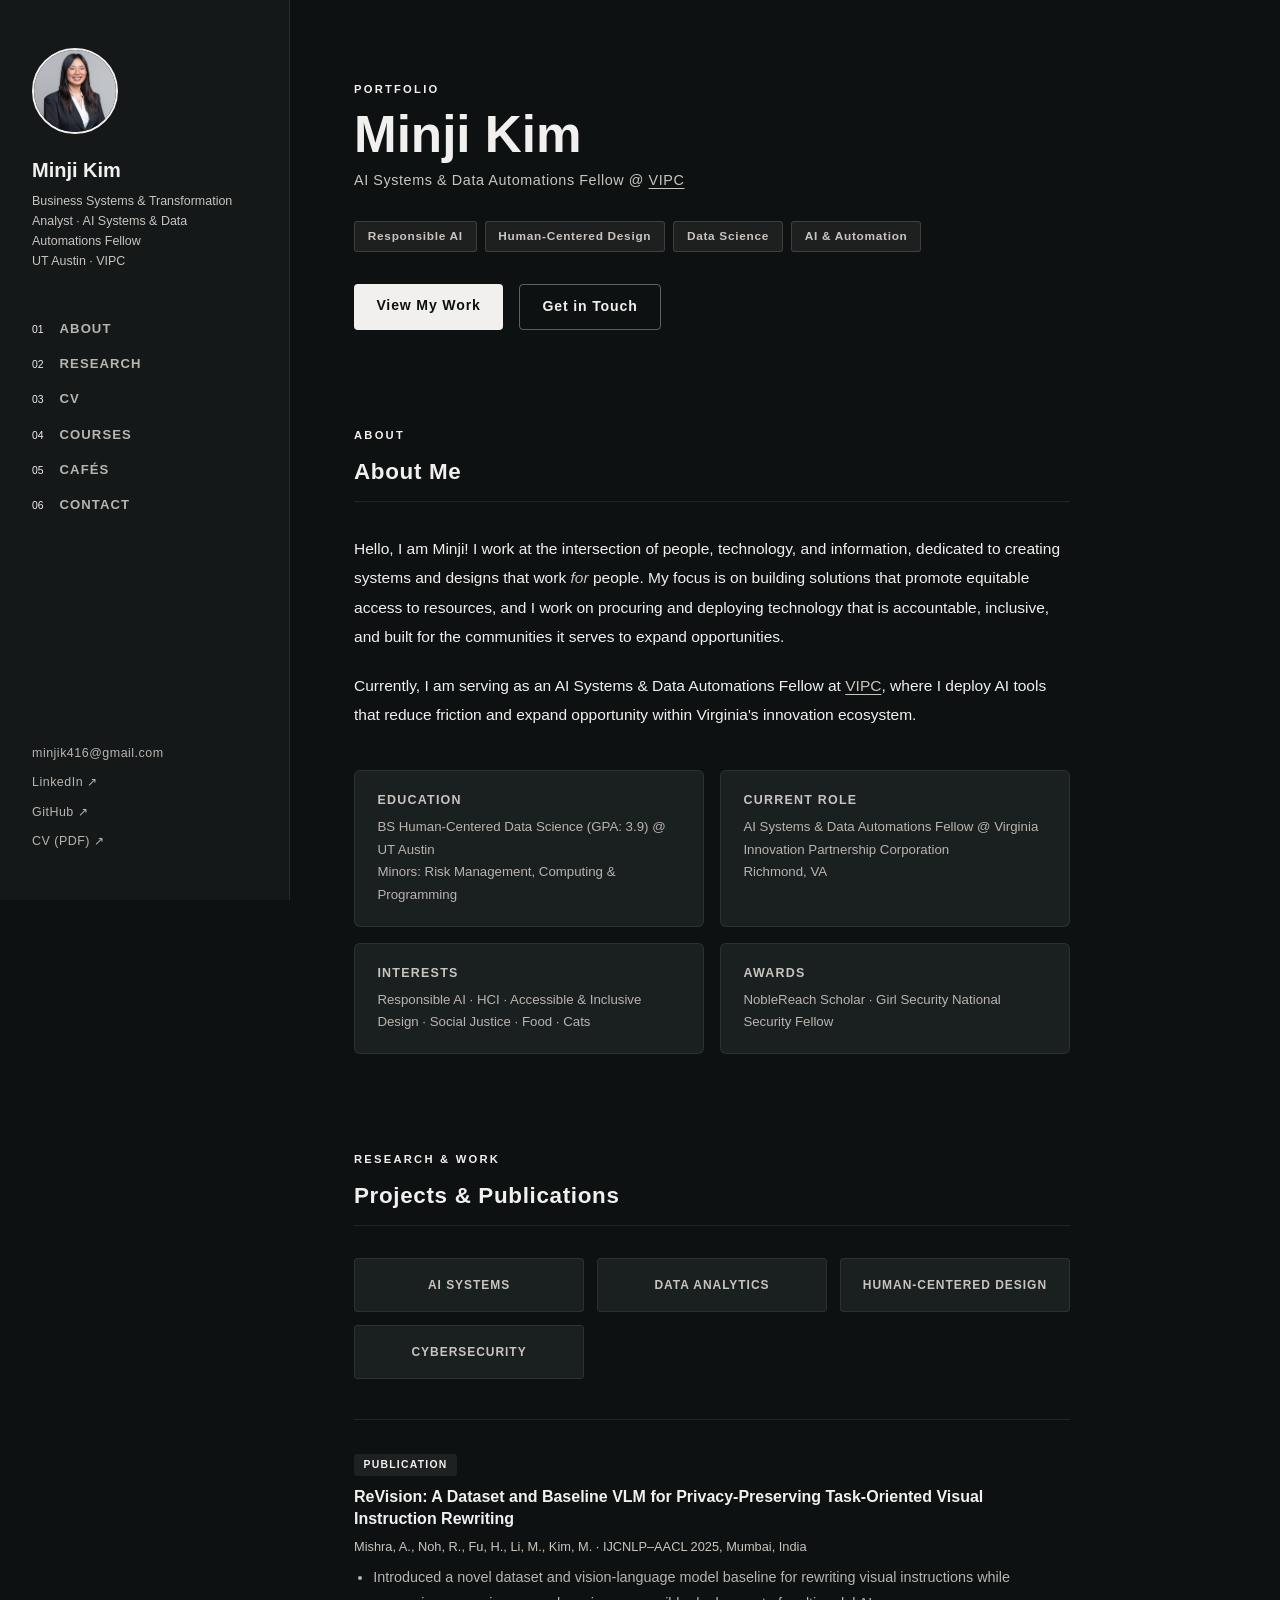
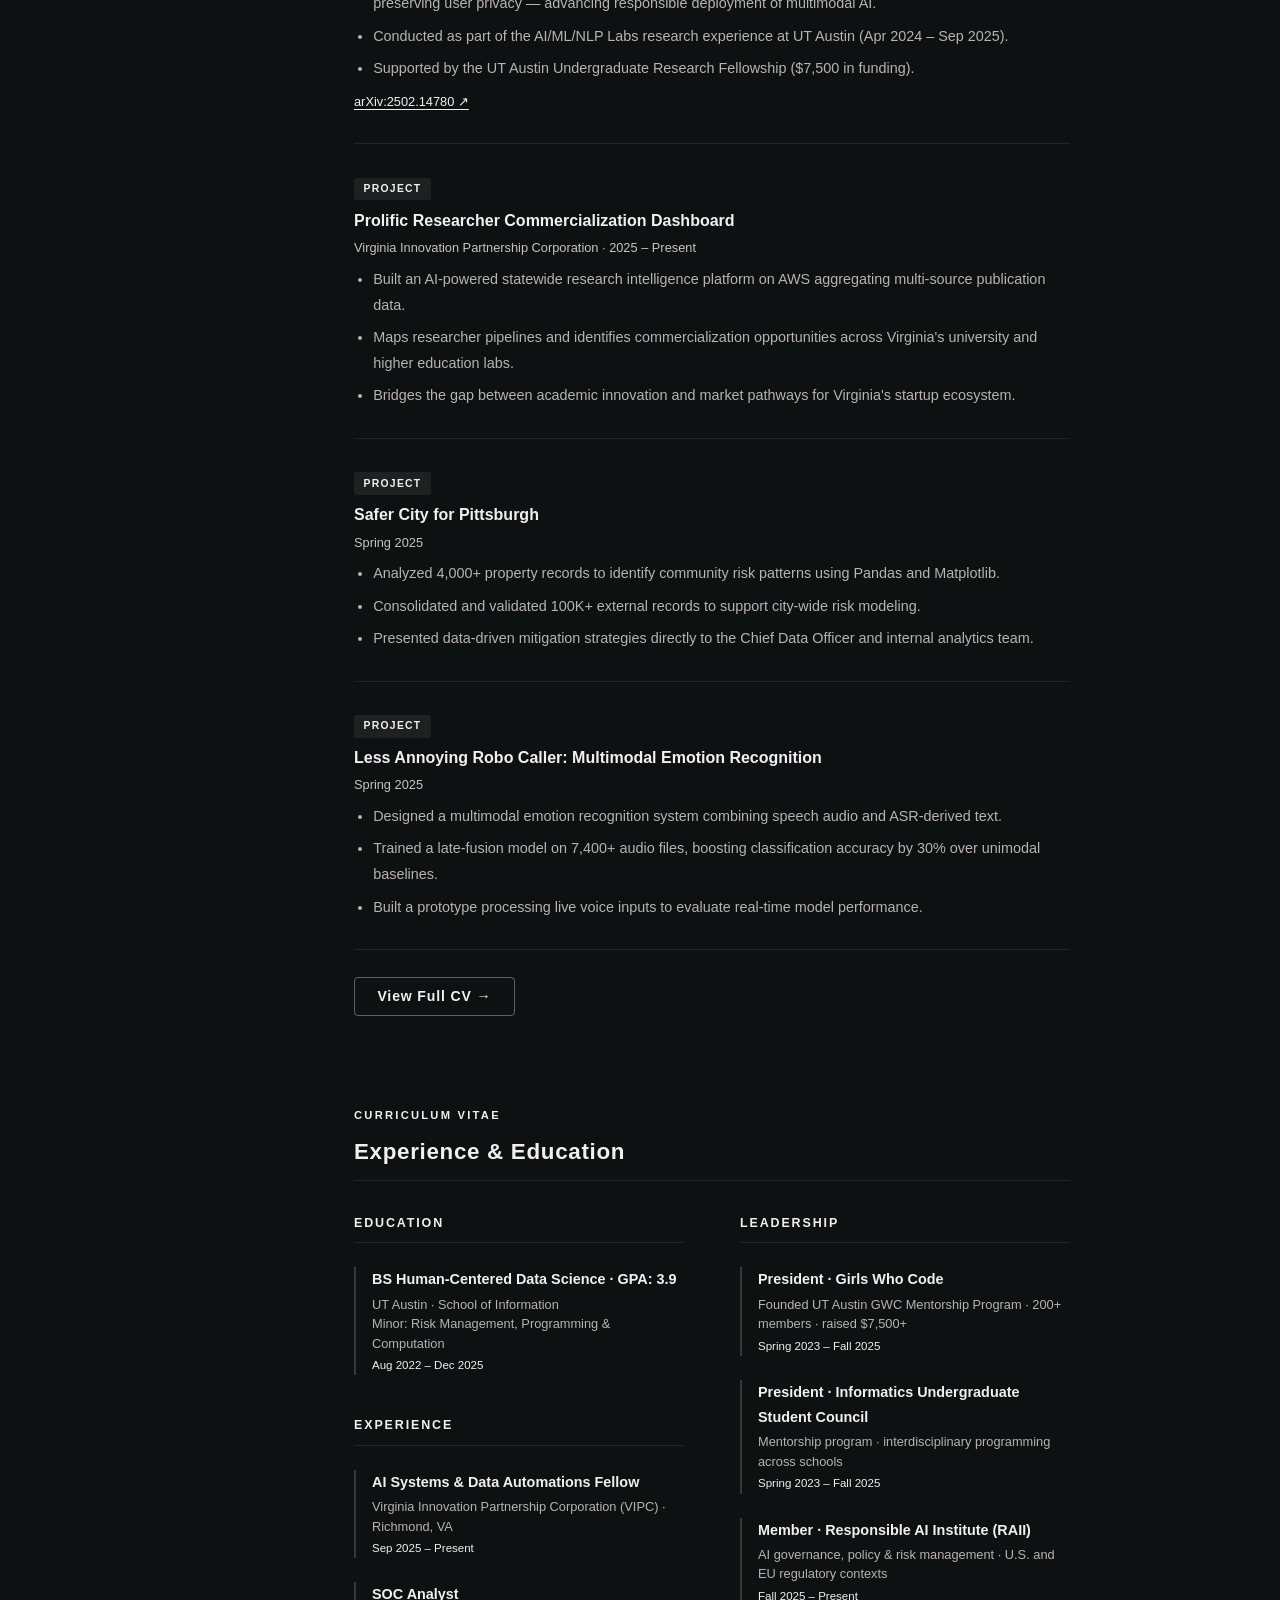
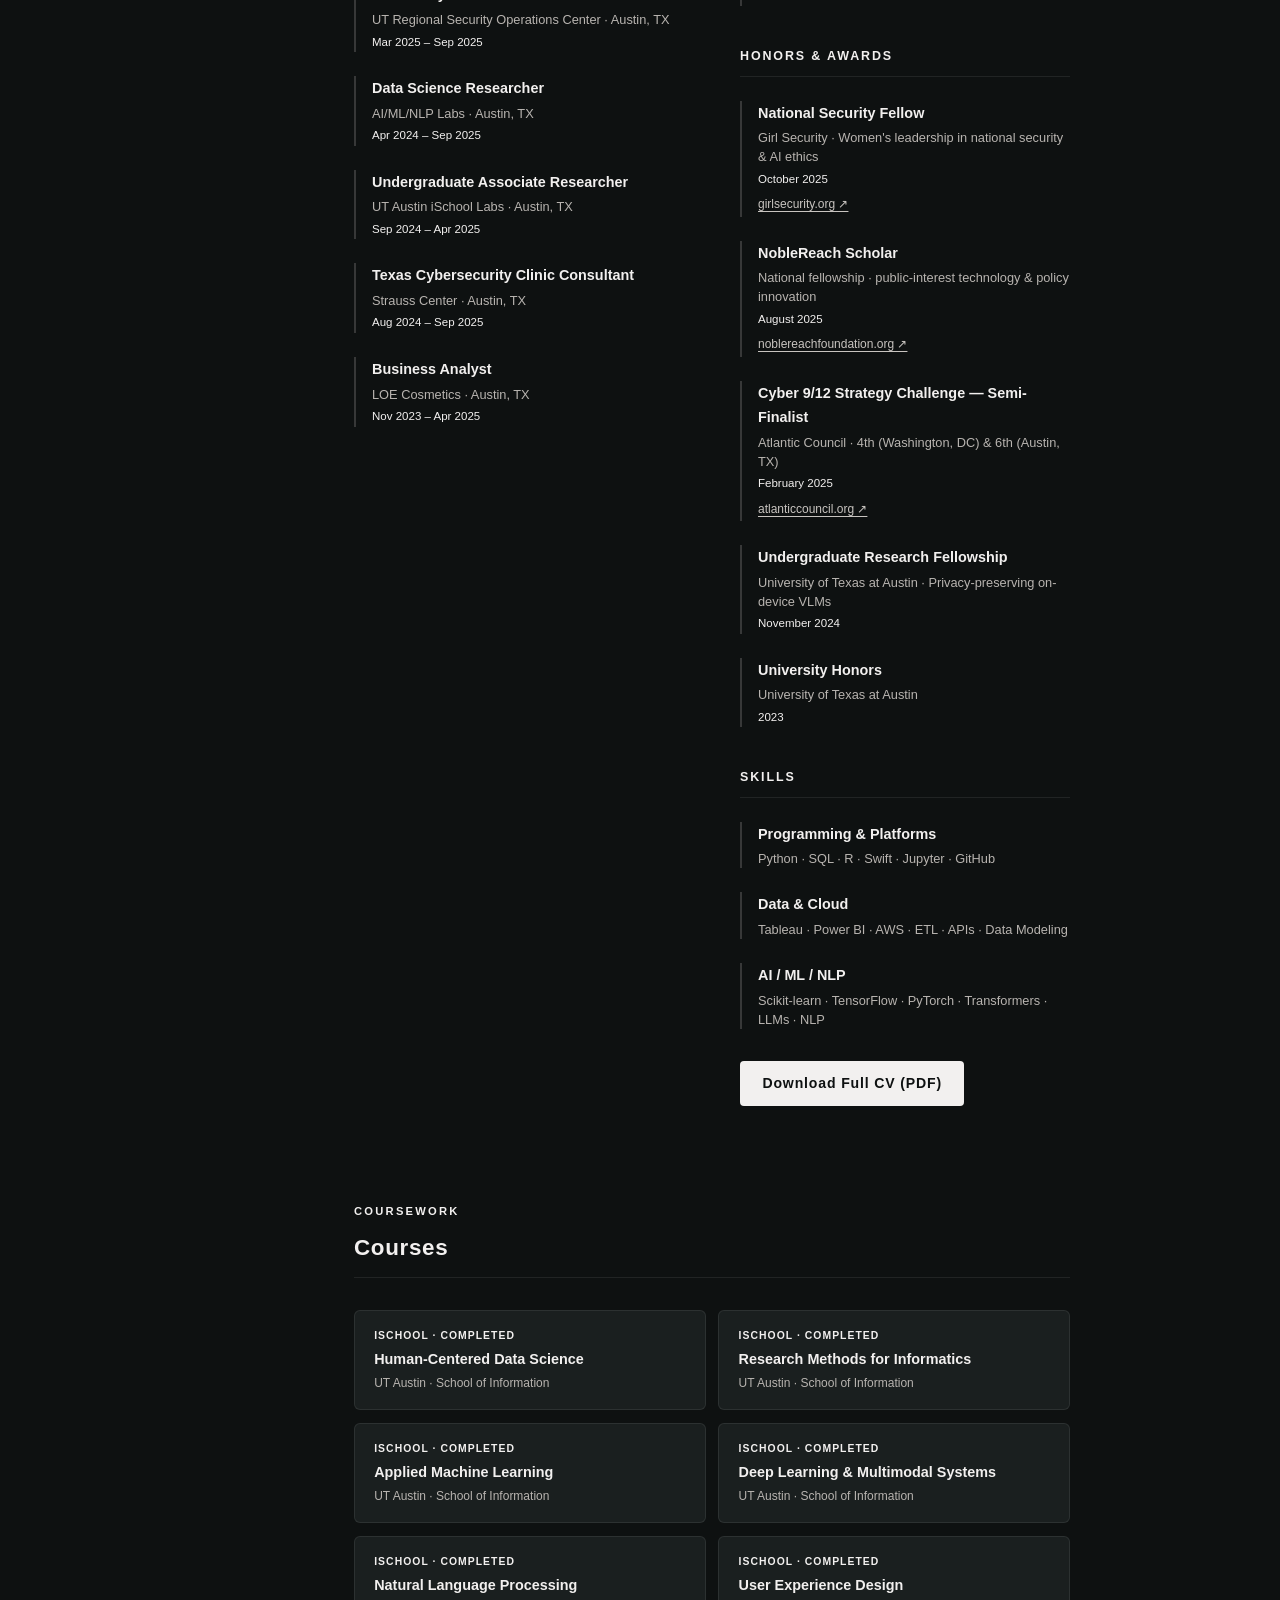
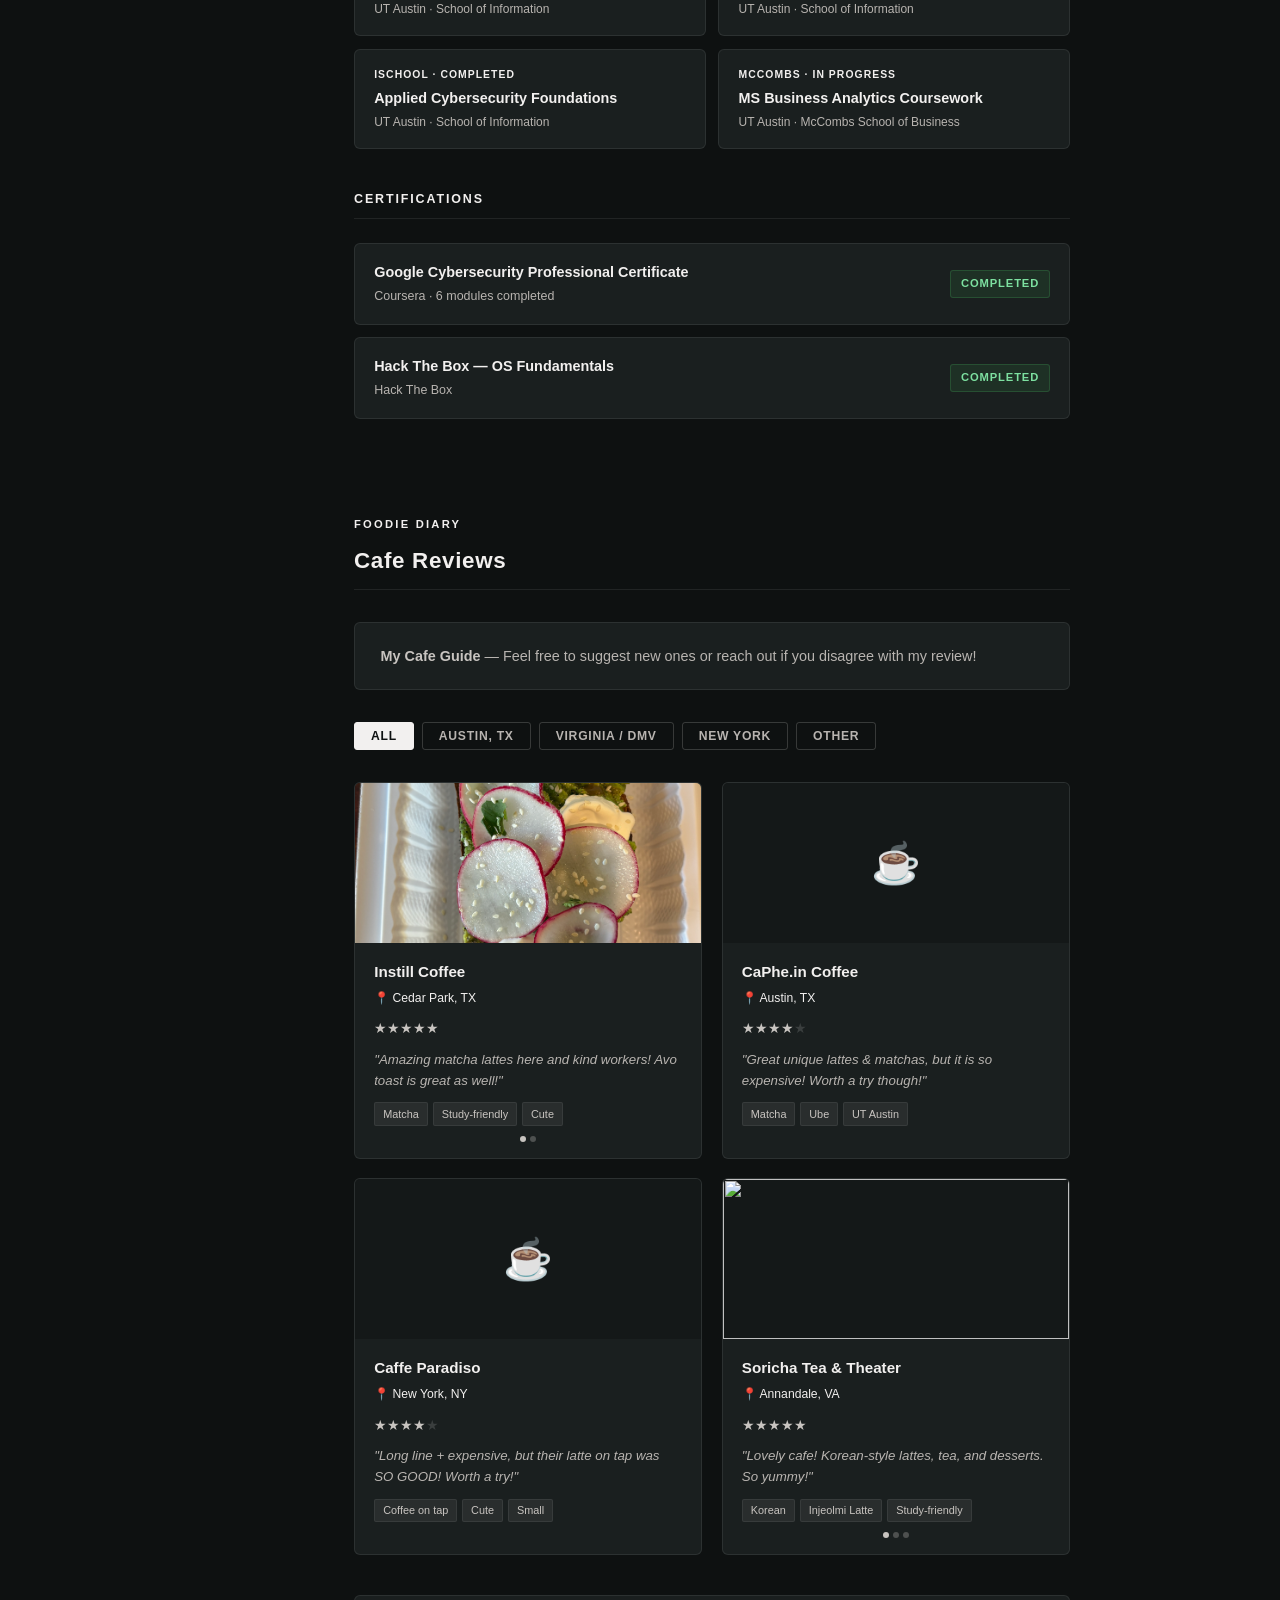
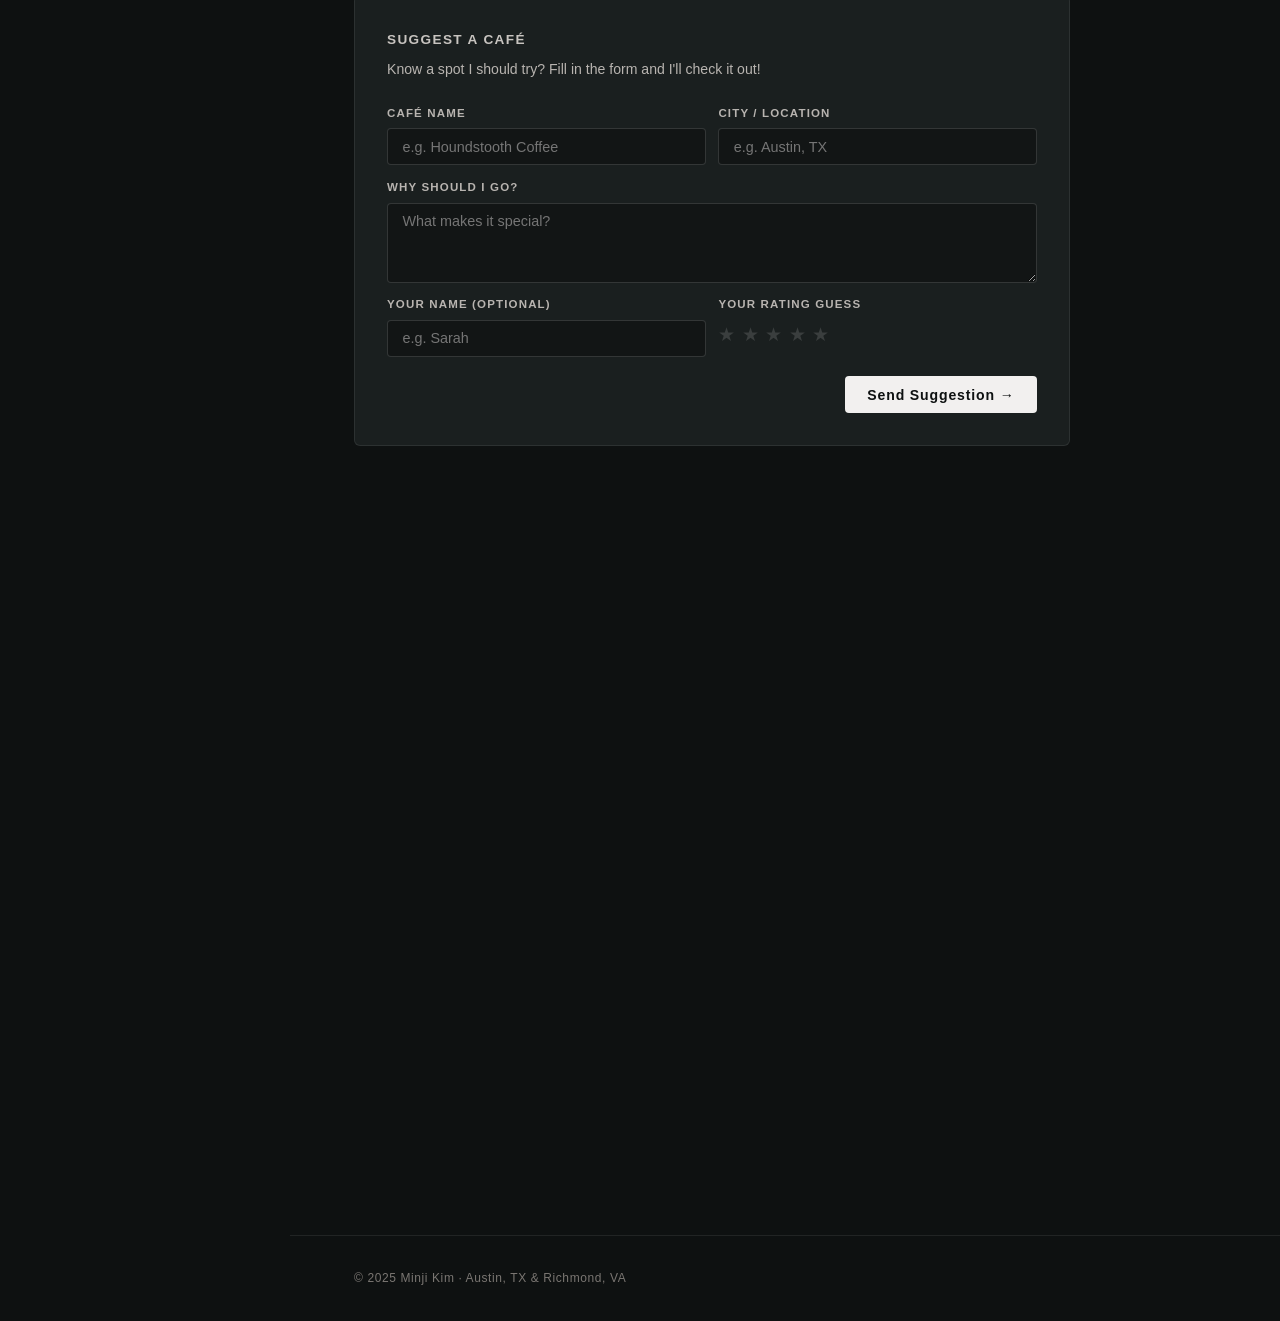
==== index.html @ 177e10f2 "Refactor index.html by cleaning up comments and content Removed commented sections from CSS and upda" ====
<!DOCTYPE html>
<html lang="en">
<head>
  <meta charset="UTF-8" />
  <meta name="viewport" content="width=device-width, initial-scale=1.0" />
  <title>Minji Kim</title>
  <link rel="icon" type="image/png" href="photo/favicon.png" />
  <style>
    *, *::before, *::after { box-sizing: border-box; margin: 0; padding: 0; }

    :root {
      --bg: #0e1111;
      --bg2: #141818;
      --bg3: #1a1f1f;
      --border: rgba(255,255,255,0.08);
      --accent: #F2F0EF;
      --accent-soft: #c8c4c0;
      --accent-dim: rgba(242,240,239,0.07);
      --text: #F2F0EF;
      --text-soft: #b8b4b0;
      --text-muted: #7a7672;
      --white: #F2F0EF;
      --sidebar-w: 290px;
    }

    html { scroll-behavior: smooth; }

    body {
      font-family: 'Calibri', sans-serif;
      background: var(--bg);
      color: var(--text);
      font-size: 16px;
      line-height: 1.7;
      overflow-x: hidden;
    }

    .sidebar {
      position: fixed; top: 0; left: 0;
      width: var(--sidebar-w); height: 100vh;
      background: var(--bg2);
      border-right: 1px solid var(--border);
      display: flex; flex-direction: column; justify-content: space-between;
      padding: 3rem 2rem;
      z-index: 100; overflow-y: auto;
    }

    .sidebar-photo {
      width: 86px; height: 86px;
      border-radius: 50%; object-fit: cover;
      border: 2px solid var(--accent);
      margin-bottom: 1.2rem; display: block;
    }

    .sidebar-name {
      font-size: 1.25rem; font-weight: 700;
      color: var(--white); text-decoration: none;
      display: block; margin-bottom: 0.3rem;
    }

    .sidebar-title {
      font-size: 0.78rem; color: var(--accent-soft);
      margin-bottom: 2.5rem; line-height: 1.6;
    }

    .sidebar-nav { list-style: none; display: flex; flex-direction: column; gap: 0; }
    .sidebar-nav li { display: flex; align-items: baseline; gap: 0.6rem; }
    .sidebar-nav .num { font-size: 0.65rem; color: var(--accent); min-width: 18px; }

    .sidebar-nav a {
      text-decoration: none; font-size: 0.82rem; font-weight: 600;
      letter-spacing: 0.08em; text-transform: uppercase; color: var(--text-soft);
      transition: color 0.2s; padding: 0.4rem 0; display: block;
    }

    .sidebar-nav a:hover, .sidebar-nav a.active { color: var(--white); }

    .sidebar-links { display: flex; flex-direction: column; gap: 0.5rem; margin-top: 2rem; }

    .sidebar-link {
      font-size: 0.78rem; color: var(--text-soft) !important;
      text-decoration: none; letter-spacing: 0.04em; transition: color 0.2s;
    }

    .sidebar-link:hover { color: var(--accent-soft) !important; }

    .main { margin-left: var(--sidebar-w); padding: 5rem 5rem 5rem 4rem; max-width: 860px; }

    .content-section { margin-bottom: 6rem; }

    .section-label {
      font-size: 0.7rem; font-weight: 700; letter-spacing: 0.2em;
      text-transform: uppercase; color: var(--accent); margin-bottom: 0.5rem;
    }

    h1 {
      font-size: clamp(2rem, 4vw, 3.2rem); font-weight: 700;
      color: var(--white); line-height: 1.1; margin-bottom: 0.3rem;
    }

    h1 em { font-style: italic; color: var(--accent-soft); }

    h2 {
      font-size: 1.4rem; font-weight: 700; color: var(--white);
      margin-bottom: 2rem; padding-bottom: 0.6rem;
      border-bottom: 1px solid var(--border); letter-spacing: 0.03em;
    }

    .hero-subtitle { font-size: 0.9rem; color: var(--accent-soft); margin-bottom: 1.8rem; letter-spacing: 0.04em; }

    .hero-desc { font-size: 1rem; color: var(--text); max-width: 540px; margin-bottom: 2rem; line-height: 2; }

    .hero-desc a { color: var(--accent-soft); text-decoration: underline; text-underline-offset: 3px; }

    .pill-row { display: flex; flex-wrap: wrap; gap: 0.5rem; margin-bottom: 2rem; }

    .pill {
      padding: 0.25rem 0.8rem; border-radius: 3px;
      font-size: 0.74rem; font-weight: 600; letter-spacing: 0.06em;
      background: var(--accent-dim); color: var(--accent-soft);
      border: 1px solid rgba(242,240,239,0.15);
    }

    .btn-row { display: flex; gap: 1rem; flex-wrap: wrap; }

    .btn {
      padding: 0.65rem 1.4rem; border-radius: 4px;
      font-family: 'Calibri', sans-serif; font-size: 0.88rem; font-weight: 700;
      letter-spacing: 0.06em; text-decoration: none; cursor: pointer;
      transition: all 0.2s; border: none;
    }

    .btn-primary { background: var(--accent); color: #0e1111; }
    .btn-primary:hover { background: #ffffff; }
    .btn-outline { background: transparent; color: var(--text); border: 1.5px solid rgba(242,240,239,0.35); }
    .btn-outline:hover { background: rgba(242,240,239,0.07); }

    .about-text p { color: var(--text); margin-bottom: 1.2rem; font-size: 0.97rem; line-height: 1.9; }
    .about-text a { color: var(--accent-soft); text-decoration: underline; text-underline-offset: 3px; }
    .about-text em { color: var(--accent-soft); }

    .about-cards { display: grid; grid-template-columns: 1fr 1fr; gap: 1rem; margin-top: 2.5rem; }

    .about-card { background: var(--bg3); border: 1px solid var(--border); border-radius: 6px; padding: 1.2rem 1.4rem; }
    .about-card-title { font-weight: 700; color: var(--accent-soft); font-size: 0.78rem; letter-spacing: 0.1em; text-transform: uppercase; margin-bottom: 0.3rem; }
    .about-card-text { font-size: 0.83rem; color: var(--text-soft); }

    .area-grid { display: grid; grid-template-columns: repeat(auto-fit, minmax(170px, 1fr)); gap: 0.8rem; margin-bottom: 2.5rem; }

    .area-card { background: var(--bg3); border: 1px solid var(--border); border-radius: 4px; padding: 1rem; text-align: center; }
    .area-title { font-size: 0.75rem; font-weight: 700; letter-spacing: 0.08em; text-transform: uppercase; color: var(--accent-soft); }

    .pub-list { display: flex; flex-direction: column; }

    .pub-item { padding: 1.8rem 0; border-bottom: 1px solid var(--border); }
    .pub-item:first-child { border-top: 1px solid var(--border); }

    .pub-tag { display: inline-block; font-size: 0.65rem; font-weight: 700; letter-spacing: 0.12em; text-transform: uppercase; padding: 0.15rem 0.6rem; border-radius: 3px; background: var(--accent-dim); color: var(--accent); margin-bottom: 0.6rem; }

    .pub-title { font-size: 1rem; font-weight: 700; color: var(--white); margin-bottom: 0.3rem; line-height: 1.4; }
    .pub-meta { font-size: 0.8rem; color: var(--accent-soft); margin-bottom: 0.5rem; }
    .pub-desc { font-size: 0.9rem; color: var(--text-soft); line-height: 1.8; }
    .pub-desc ul { padding-left: 1.2rem; display: flex; flex-direction: column; gap: 0.4rem; }
    .pub-link { display: inline-block; margin-top: 0.6rem; font-size: 0.8rem; color: var(--accent); text-decoration: underline; text-underline-offset: 3px; }

    .cv-grid { display: grid; grid-template-columns: 1fr 1fr; gap: 3.5rem; }

    .cv-block h3 {
      font-size: 0.78rem; font-weight: 700; letter-spacing: 0.15em;
      text-transform: uppercase; color: var(--accent);
      margin-bottom: 1.5rem; padding-bottom: 0.5rem; border-bottom: 1px solid var(--border);
    }

    .cv-entry { margin-bottom: 1.5rem; padding-left: 1rem; border-left: 2px solid rgba(242,240,239,0.18); }
    .cv-entry-title { font-weight: 700; color: var(--white); font-size: 0.9rem; }
    .cv-entry-sub { font-size: 0.8rem; color: var(--text-soft); margin-top: 0.2rem; line-height: 1.5; }
    .cv-entry-date { font-size: 0.72rem; color: var(--accent); margin-top: 0.2rem; }
    .cv-entry-link { font-size: 0.75rem; color: var(--accent-soft); text-decoration: underline; text-underline-offset: 3px; margin-top: 0.2rem; display: inline-block; }

    .course-grid { display: grid; grid-template-columns: 1fr 1fr; gap: 0.8rem; }

    .course-card {
      background: var(--bg3); border: 1px solid var(--border); border-radius: 6px;
      padding: 1rem 1.2rem; text-decoration: none;
      transition: border-color 0.2s, transform 0.2s; display: block;
    }

    .course-card:hover { border-color: rgba(242,240,239,0.32); transform: translateY(-1px); }

    .course-tag { font-size: 0.65rem; font-weight: 700; letter-spacing: 0.1em; text-transform: uppercase; color: var(--accent); margin-bottom: 0.3rem; }
    .course-name { font-size: 0.9rem; font-weight: 700; color: var(--white); line-height: 1.4; margin-bottom: 0.2rem; }
    .course-meta { font-size: 0.75rem; color: var(--text-soft); }

    .cert-list { display: flex; flex-direction: column; gap: 0.8rem; }

    .cert-item {
      background: var(--bg3); border: 1px solid var(--border); border-radius: 6px;
      padding: 1rem 1.2rem; display: flex; justify-content: space-between; align-items: center;
    }

    .cert-name { font-size: 0.9rem; font-weight: 700; color: var(--white); }
    .cert-issuer { font-size: 0.78rem; color: var(--text-soft); margin-top: 0.1rem; }
    .cert-badge { font-size: 0.7rem; font-weight: 700; letter-spacing: 0.08em; text-transform: uppercase; padding: 0.2rem 0.6rem; border-radius: 3px; background: rgba(74,200,100,0.1); color: #7de0a0; border: 1px solid rgba(74,200,100,0.2); white-space: nowrap; }

    .cafe-intro { background: var(--bg3); border: 1px solid var(--border); border-radius: 6px; padding: 1.3rem 1.6rem; margin-bottom: 2rem; font-size: 0.9rem; color: var(--text-soft); }
    .cafe-intro strong { color: var(--accent-soft); }

    .cafe-tabs { display: flex; gap: 0.5rem; margin-bottom: 2rem; flex-wrap: wrap; }

    .cafe-tab {
      padding: 0.35rem 1rem; border-radius: 3px;
      font-size: 0.76rem; font-weight: 700; letter-spacing: 0.06em; text-transform: uppercase;
      cursor: pointer; border: 1px solid rgba(242,240,239,0.18);
      background: transparent; color: var(--text-soft);
      font-family: 'Calibri', sans-serif; transition: all 0.2s;
    }

    .cafe-tab.active, .cafe-tab:hover { background: var(--accent); color: var(--bg); border-color: var(--accent); }

    .cafe-grid-cards { display: grid; grid-template-columns: repeat(auto-fill, minmax(270px, 1fr)); gap: 1.2rem; margin-bottom: 2.5rem; }

    .cafe-card { background: var(--bg3); border: 1px solid var(--border); border-radius: 6px; overflow: hidden; transition: border-color 0.2s, transform 0.2s; }
    .cafe-card:hover { border-color: rgba(242,240,239,0.28); transform: translateY(-2px); }

    .cafe-img { width: 100%; height: 160px; background: var(--bg2); display: flex; align-items: center; justify-content: center; font-size: 2.5rem; overflow: hidden; }
    .cafe-img img { width: 100%; height: 100%; object-fit: cover; cursor: pointer; }
    .cafe-body { padding: 1rem 1.2rem; }
    .cafe-name { font-weight: 700; color: var(--white); font-size: 0.95rem; margin-bottom: 0.2rem; }
    .cafe-loc { font-size: 0.76rem; color: var(--accent); margin-bottom: 0.5rem; }
    .stars { color: var(--accent-soft); font-size: 0.9rem; margin-bottom: 0.5rem; }
    .star-empty { color: rgba(242,240,239,0.15); }
    .cafe-review { font-size: 0.83rem; color: var(--text-soft); line-height: 1.6; font-style: italic; }
    .cafe-tags { display: flex; gap: 0.3rem; flex-wrap: wrap; margin-top: 0.7rem; }
    .cafe-tag { font-size: 0.68rem; padding: 0.1rem 0.5rem; border-radius: 2px; background: var(--accent-dim); color: var(--accent-soft); border: 1px solid rgba(242,240,239,0.07); }

    .suggest-wrap { background: var(--bg3); border: 1px solid var(--border); border-radius: 6px; padding: 2rem; }
    .suggest-wrap h3 { font-size: 0.85rem; font-weight: 700; letter-spacing: 0.1em; text-transform: uppercase; color: var(--accent-soft); margin-bottom: 0.4rem; }
    .suggest-wrap > p { font-size: 0.88rem; color: var(--text-soft); margin-bottom: 1.4rem; }

    .form-grid { display: grid; grid-template-columns: 1fr 1fr; gap: 0.8rem; }
    .form-field { display: flex; flex-direction: column; gap: 0.3rem; }
    .form-field.full { grid-column: 1 / -1; }
    .form-field label { font-size: 0.72rem; font-weight: 700; letter-spacing: 0.1em; text-transform: uppercase; color: var(--text-soft); }

    .form-field input, .form-field textarea {
      padding: 0.6rem 0.9rem; border-radius: 4px;
      border: 1px solid rgba(242,240,239,0.15);
      background: rgba(0,0,0,0.3); font-family: 'Calibri', sans-serif;
      font-size: 0.9rem; color: var(--text); transition: border-color 0.2s; outline: none;
    }

    .form-field input:focus, .form-field textarea:focus { border-color: var(--accent); }
    .form-field textarea { resize: vertical; min-height: 80px; }

    .star-picker { display: flex; gap: 0.4rem; margin-top: 0.2rem; }
    .star-btn { font-size: 1.2rem; cursor: pointer; background: none; border: none; color: rgba(242,240,239,0.15); transition: color 0.15s; padding: 0; }
    .star-btn.lit { color: var(--accent-soft); }

    .submit-row { margin-top: 1.2rem; display: flex; justify-content: flex-end; }

    .success-banner { display: none; background: rgba(74,200,100,0.08); border: 1px solid rgba(74,200,100,0.25); border-radius: 4px; padding: 0.8rem 1rem; font-size: 0.88rem; color: #7de0a0; margin-top: 0.8rem; }

    .contact-grid { display: grid; grid-template-columns: 1fr 1fr; gap: 4rem; align-items: start; }
    .contact-info p { font-size: 0.95rem; color: var(--text-soft); margin-bottom: 1.5rem; line-height: 1.9; }

    .contact-links { display: flex; flex-direction: column; }

    .contact-link {
      display: flex; align-items: center; gap: 0.8rem;
      text-decoration: none; color: var(--text-soft) !important;
      font-size: 0.9rem; transition: color 0.2s;
      padding: 0.7rem 0; border-bottom: 1px solid var(--border);
    }

    .contact-link:hover { color: var(--accent-soft) !important; }
    .contact-link-icon { font-size: 1rem; width: 20px; text-align: center; flex-shrink: 0; }

    .contact-form { background: var(--bg3); border: 1px solid var(--border); border-radius: 6px; padding: 1.8rem; }
    .contact-form h3 { font-size: 0.8rem; font-weight: 700; letter-spacing: 0.12em; text-transform: uppercase; color: var(--accent-soft); margin-bottom: 1.2rem; }

    #lightbox { display: none; position: fixed; inset: 0; background: rgba(0,0,0,0.92); z-index: 999; align-items: center; justify-content: center; flex-direction: column; gap: 1rem; }

    .footer { margin-left: var(--sidebar-w); padding: 2rem 4rem; border-top: 1px solid var(--border); font-size: 0.75rem; color: var(--text-muted); letter-spacing: 0.05em; }

    @media (max-width: 860px) {
      .sidebar { position: relative; width: 100%; height: auto; flex-direction: column; padding: 1.5rem 2rem; border-right: none; border-bottom: 1px solid var(--border); }
      .sidebar-nav { flex-direction: row; flex-wrap: wrap; gap: 0.5rem; }
      .sidebar-nav .num { display: none; }
      .main { margin-left: 0; padding: 3rem 2rem; }
      .footer { margin-left: 0; padding: 1.5rem 2rem; }
      .about-cards, .cv-grid, .contact-grid, .course-grid { grid-template-columns: 1fr; gap: 1.5rem; }
      .form-grid { grid-template-columns: 1fr; }
    }

    .reveal { opacity: 0; transform: translateY(20px); transition: opacity 0.5s ease, transform 0.5s ease; }
    .reveal.visible { opacity: 1; transform: none; }

    ::-webkit-scrollbar { width: 5px; }
    ::-webkit-scrollbar-track { background: var(--bg); }
    ::-webkit-scrollbar-thumb { background: rgba(242,240,239,0.15); border-radius: 3px; }
  </style>
</head>
<body>

<aside class="sidebar">
  <div>
    <img class="sidebar-photo" src="photo/Minji Headshot.png" alt="Minji Kim" />
    <a href="#home" class="sidebar-name">Minji Kim</a>
    <p class="sidebar-title">Business Systems &amp; Transformation Analyst · AI Systems &amp; Data Automations Fellow<br>UT Austin · VIPC</p>
    <nav>
      <ul class="sidebar-nav">
        <li><span class="num">01</span><a href="#about">About</a></li>
        <li><span class="num">02</span><a href="#research">Research</a></li>
        <li><span class="num">03</span><a href="#cv">CV</a></li>
        <li><span class="num">04</span><a href="#courses">Courses</a></li>
        <li><span class="num">05</span><a href="#cafes">Cafés</a></li>
        <li><span class="num">06</span><a href="#contact">Contact</a></li>
      </ul>
    </nav>
  </div>
  <div>
    <div class="sidebar-links">
      <a href="mailto:minjik416@gmail.com" class="sidebar-link">minjik416@gmail.com</a>
      <a href="https://www.linkedin.com/in/minjikimut" target="_blank" class="sidebar-link">LinkedIn ↗</a>
      <a href="https://github.com/mk43275" target="_blank" class="sidebar-link">GitHub ↗</a>
      <a href="photo/Minji Kim CV.pdf" target="_blank" class="sidebar-link">CV (PDF) ↗</a>
    </div>
  </div>
</aside>

<main class="main">

  <!-- HOME -->
  <div id="home" class="content-section">
    <p class="section-label">Portfolio</p>
    <h1>Minji Kim</h1>
    <p class="hero-subtitle">AI Systems &amp; Data Automations Fellow @ <a href="https://vipc.org" target="_blank" style="color:var(--accent-soft);text-decoration:underline;text-underline-offset:3px;">VIPC</a></p>
    <div class="pill-row">
      <span class="pill">Responsible AI</span>
      <span class="pill">Human-Centered Design</span>
      <span class="pill">Data Science</span>
      <span class="pill">AI &amp; Automation</span>
    </div>
    <div class="btn-row">
      <a href="#research" class="btn btn-primary">View My Work</a>
      <a href="#contact" class="btn btn-outline">Get in Touch</a>
    </div>
  </div>

  <!-- ABOUT -->
  <div id="about" class="content-section reveal">
    <p class="section-label">About</p>
    <h2>About Me</h2>
    <div class="about-text">
      <p>Hello, I am Minji! I work at the intersection of people, technology, and information, dedicated to creating systems and designs that work <em>for</em> people. My focus is on building solutions that promote equitable access to resources, and I work on procuring and deploying technology that is accountable, inclusive, and built for the communities it serves to expand opportunities.</p>
      <p>Currently, I am serving as an AI Systems &amp; Data Automations Fellow at <a href="https://vipc.org" target="_blank">VIPC</a>, where I deploy AI tools that reduce friction and expand opportunity within Virginia's innovation ecosystem.</p>
    </div>
    <div class="about-cards">
      <div class="about-card">
        <div class="about-card-title">Education</div>
        <div class="about-card-text">BS Human-Centered Data Science (GPA: 3.9) @ UT Austin<br>Minors: Risk Management, Computing &amp; Programming</div>
      </div>
      <div class="about-card">
        <div class="about-card-title">Current Role</div>
        <div class="about-card-text">AI Systems &amp; Data Automations Fellow @ Virginia Innovation Partnership Corporation<br>Richmond, VA</div>
      </div>
      <div class="about-card">
        <div class="about-card-title">Interests</div>
        <div class="about-card-text">Responsible AI · HCI · Accessible &amp; Inclusive Design · Social Justice · Food · Cats</div>
      </div>
      <div class="about-card">
        <div class="about-card-title">Awards</div>
        <div class="about-card-text">NobleReach Scholar · Girl Security National Security Fellow</div>
      </div>
    </div>
  </div>

  <!-- RESEARCH -->
  <div id="research" class="content-section reveal">
    <p class="section-label">Research &amp; Work</p>
    <h2>Projects &amp; Publications</h2>
    <div class="area-grid">
      <div class="area-card"><div class="area-title">AI Systems</div></div>
      <div class="area-card"><div class="area-title">Data Analytics</div></div>
      <div class="area-card"><div class="area-title">Human-Centered Design</div></div>
      <div class="area-card"><div class="area-title">Cybersecurity</div></div>
    </div>
    <div class="pub-list">
      <div class="pub-item">
        <span class="pub-tag">Publication</span>
        <div class="pub-title">ReVision: A Dataset and Baseline VLM for Privacy-Preserving Task-Oriented Visual Instruction Rewriting</div>
        <div class="pub-meta">Mishra, A., Noh, R., Fu, H., Li, M., Kim, M. · IJCNLP–AACL 2025, Mumbai, India</div>
        <div class="pub-desc">
          <ul>
            <li>Introduced a novel dataset and vision-language model baseline for rewriting visual instructions while preserving user privacy — advancing responsible deployment of multimodal AI.</li>
            <li>Conducted as part of the AI/ML/NLP Labs research experience at UT Austin (Apr 2024 – Sep 2025).</li>
            <li>Supported by the UT Austin Undergraduate Research Fellowship ($7,500 in funding).</li>
          </ul>
        </div>
        <a href="https://arxiv.org/abs/2502.14780" target="_blank" class="pub-link">arXiv:2502.14780 ↗</a>
      </div>
      <div class="pub-item">
        <span class="pub-tag">Project</span>
        <div class="pub-title">Prolific Researcher Commercialization Dashboard</div>
        <div class="pub-meta">Virginia Innovation Partnership Corporation · 2025 – Present</div>
        <div class="pub-desc">
          <ul>
            <li>Built an AI-powered statewide research intelligence platform on AWS aggregating multi-source publication data.</li>
            <li>Maps researcher pipelines and identifies commercialization opportunities across Virginia's university and higher education labs.</li>
            <li>Bridges the gap between academic innovation and market pathways for Virginia's startup ecosystem.</li>
          </ul>
        </div>
      </div>
      <div class="pub-item">
        <span class="pub-tag">Project</span>
        <div class="pub-title">Safer City for Pittsburgh</div>
        <div class="pub-meta">Spring 2025</div>
        <div class="pub-desc">
          <ul>
            <li>Analyzed 4,000+ property records to identify community risk patterns using Pandas and Matplotlib.</li>
            <li>Consolidated and validated 100K+ external records to support city-wide risk modeling.</li>
            <li>Presented data-driven mitigation strategies directly to the Chief Data Officer and internal analytics team.</li>
          </ul>
        </div>
      </div>
      <div class="pub-item">
        <span class="pub-tag">Project</span>
        <div class="pub-title">Less Annoying Robo Caller: Multimodal Emotion Recognition</div>
        <div class="pub-meta">Spring 2025</div>
        <div class="pub-desc">
          <ul>
            <li>Designed a multimodal emotion recognition system combining speech audio and ASR-derived text.</li>
            <li>Trained a late-fusion model on 7,400+ audio files, boosting classification accuracy by 30% over unimodal baselines.</li>
            <li>Built a prototype processing live voice inputs to evaluate real-time model performance.</li>
          </ul>
        </div>
      </div>
    </div>
    <div style="margin-top:2rem;">
      <a href="photo/Minji Kim CV.pdf" target="_blank" class="btn btn-outline">View Full CV →</a>
    </div>
  </div>

  <!-- CV -->
  <div id="cv" class="content-section reveal">
    <p class="section-label">Curriculum Vitae</p>
    <h2>Experience &amp; Education</h2>
    <div class="cv-grid">
      <div class="cv-block">
        <h3>Education</h3>
        <div class="cv-entry">
          <div class="cv-entry-title">BS Human-Centered Data Science · GPA: 3.9</div>
          <div class="cv-entry-sub">UT Austin · School of Information<br>Minor: Risk Management, Programming &amp; Computation</div>
          <div class="cv-entry-date">Aug 2022 – Dec 2025</div>
        </div>

        <h3 style="margin-top:2.5rem;">Experience</h3>
        <div class="cv-entry">
          <div class="cv-entry-title">AI Systems &amp; Data Automations Fellow</div>
          <div class="cv-entry-sub">Virginia Innovation Partnership Corporation (VIPC) · Richmond, VA</div>
          <div class="cv-entry-date">Sep 2025 – Present</div>
        </div>
        <div class="cv-entry">
          <div class="cv-entry-title">SOC Analyst</div>
          <div class="cv-entry-sub">UT Regional Security Operations Center · Austin, TX</div>
          <div class="cv-entry-date">Mar 2025 – Sep 2025</div>
        </div>
        <div class="cv-entry">
          <div class="cv-entry-title">Data Science Researcher</div>
          <div class="cv-entry-sub">AI/ML/NLP Labs · Austin, TX</div>
          <div class="cv-entry-date">Apr 2024 – Sep 2025</div>
        </div>
        <div class="cv-entry">
          <div class="cv-entry-title">Undergraduate Associate Researcher</div>
          <div class="cv-entry-sub">UT Austin iSchool Labs · Austin, TX</div>
          <div class="cv-entry-date">Sep 2024 – Apr 2025</div>
        </div>
        <div class="cv-entry">
          <div class="cv-entry-title">Texas Cybersecurity Clinic Consultant</div>
          <div class="cv-entry-sub">Strauss Center · Austin, TX</div>
          <div class="cv-entry-date">Aug 2024 – Sep 2025</div>
        </div>
        <div class="cv-entry">
          <div class="cv-entry-title">Business Analyst</div>
          <div class="cv-entry-sub">LOE Cosmetics · Austin, TX</div>
          <div class="cv-entry-date">Nov 2023 – Apr 2025</div>
        </div>
      </div>

      <div class="cv-block">
        <h3>Leadership</h3>
        <div class="cv-entry">
          <div class="cv-entry-title">President · Girls Who Code</div>
          <div class="cv-entry-sub">Founded UT Austin GWC Mentorship Program · 200+ members · raised $7,500+</div>
          <div class="cv-entry-date">Spring 2023 – Fall 2025</div>
        </div>
        <div class="cv-entry">
          <div class="cv-entry-title">President · Informatics Undergraduate Student Council</div>
          <div class="cv-entry-sub">Mentorship program · interdisciplinary programming across schools</div>
          <div class="cv-entry-date">Spring 2023 – Fall 2025</div>
        </div>
        <div class="cv-entry">
          <div class="cv-entry-title">Member · Responsible AI Institute (RAII)</div>
          <div class="cv-entry-sub">AI governance, policy &amp; risk management · U.S. and EU regulatory contexts</div>
          <div class="cv-entry-date">Fall 2025 – Present</div>
        </div>

        <h3 style="margin-top:2.5rem;">Honors &amp; Awards</h3>
        <div class="cv-entry">
          <div class="cv-entry-title">National Security Fellow</div>
          <div class="cv-entry-sub">Girl Security · Women's leadership in national security &amp; AI ethics</div>
          <div class="cv-entry-date">October 2025</div>
          <a href="https://www.girlsecurity.org/" target="_blank" class="cv-entry-link">girlsecurity.org ↗</a>
        </div>
        <div class="cv-entry">
          <div class="cv-entry-title">NobleReach Scholar</div>
          <div class="cv-entry-sub">National fellowship · public-interest technology &amp; policy innovation</div>
          <div class="cv-entry-date">August 2025</div>
          <a href="https://noblereachfoundation.org/" target="_blank" class="cv-entry-link">noblereachfoundation.org ↗</a>
        </div>
        <div class="cv-entry">
          <div class="cv-entry-title">Cyber 9/12 Strategy Challenge — Semi-Finalist</div>
          <div class="cv-entry-sub">Atlantic Council · 4th (Washington, DC) &amp; 6th (Austin, TX)</div>
          <div class="cv-entry-date">February 2025</div>
          <a href="https://www.atlanticcouncil.org/programs/cyber-statecraft-initiative/cyber-912/" target="_blank" class="cv-entry-link">atlanticcouncil.org ↗</a>
        </div>
        <div class="cv-entry">
          <div class="cv-entry-title">Undergraduate Research Fellowship</div>
          <div class="cv-entry-sub">University of Texas at Austin · Privacy-preserving on-device VLMs</div>
          <div class="cv-entry-date">November 2024</div>
        </div>
        <div class="cv-entry">
          <div class="cv-entry-title">University Honors</div>
          <div class="cv-entry-sub">University of Texas at Austin</div>
          <div class="cv-entry-date">2023</div>
        </div>

        <h3 style="margin-top:2.5rem;">Skills</h3>
        <div class="cv-entry">
          <div class="cv-entry-title">Programming &amp; Platforms</div>
          <div class="cv-entry-sub">Python · SQL · R · Swift · Jupyter · GitHub</div>
        </div>
        <div class="cv-entry">
          <div class="cv-entry-title">Data &amp; Cloud</div>
          <div class="cv-entry-sub">Tableau · Power BI · AWS · ETL · APIs · Data Modeling</div>
        </div>
        <div class="cv-entry">
          <div class="cv-entry-title">AI / ML / NLP</div>
          <div class="cv-entry-sub">Scikit-learn · TensorFlow · PyTorch · Transformers · LLMs · NLP</div>
        </div>

        <div style="margin-top:2rem;">
          <a href="photo/Minji Kim CV.pdf" target="_blank" class="btn btn-primary" style="display:inline-block;">Download Full CV (PDF)</a>
        </div>
      </div>
    </div>
  </div>

  <!-- COURSES -->
  <div id="courses" class="content-section reveal">
    <p class="section-label">Coursework</p>
    <h2>Courses</h2>
    <div class="course-grid">
      <a href="https://www.ischool.utexas.edu/programs/undergraduate/courses/human-centered-data-science" target="_blank" class="course-card">
        <div class="course-tag">iSchool · Completed</div>
        <div class="course-name">Human-Centered Data Science</div>
        <div class="course-meta">UT Austin · School of Information</div>
      </a>
      <a href="https://www.ischool.utexas.edu/" target="_blank" class="course-card">
        <div class="course-tag">iSchool · Completed</div>
        <div class="course-name">Research Methods for Informatics</div>
        <div class="course-meta">UT Austin · School of Information</div>
      </a>
      <a href="https://www.ischool.utexas.edu/" target="_blank" class="course-card">
        <div class="course-tag">iSchool · Completed</div>
        <div class="course-name">Applied Machine Learning</div>
        <div class="course-meta">UT Austin · School of Information</div>
      </a>
      <a href="https://www.ischool.utexas.edu/" target="_blank" class="course-card">
        <div class="course-tag">iSchool · Completed</div>
        <div class="course-name">Deep Learning &amp; Multimodal Systems</div>
        <div class="course-meta">UT Austin · School of Information</div>
      </a>
      <a href="https://www.ischool.utexas.edu/" target="_blank" class="course-card">
        <div class="course-tag">iSchool · Completed</div>
        <div class="course-name">Natural Language Processing</div>
        <div class="course-meta">UT Austin · School of Information</div>
      </a>
      <a href="https://www.ischool.utexas.edu/" target="_blank" class="course-card">
        <div class="course-tag">iSchool · Completed</div>
        <div class="course-name">User Experience Design</div>
        <div class="course-meta">UT Austin · School of Information</div>
      </a>
      <a href="https://www.ischool.utexas.edu/" target="_blank" class="course-card">
        <div class="course-tag">iSchool · Completed</div>
        <div class="course-name">Applied Cybersecurity Foundations</div>
        <div class="course-meta">UT Austin · School of Information</div>
      </a>
      <a href="https://www.mccombs.utexas.edu/graduate/specialized-masters/ms-business-analytics/" target="_blank" class="course-card">
        <div class="course-tag">McCombs · In Progress</div>
        <div class="course-name">MS Business Analytics Coursework</div>
        <div class="course-meta">UT Austin · McCombs School of Business</div>
      </a>
    </div>

    <h3 style="font-size:0.78rem;font-weight:700;letter-spacing:0.15em;text-transform:uppercase;color:var(--accent);margin:2.5rem 0 1.5rem;padding-bottom:0.5rem;border-bottom:1px solid var(--border);">Certifications</h3>
    <div class="cert-list">
      <div class="cert-item">
        <div>
          <div class="cert-name">Google Cybersecurity Professional Certificate</div>
          <div class="cert-issuer">Coursera · 6 modules completed</div>
        </div>
        <span class="cert-badge">Completed</span>
      </div>
      <div class="cert-item">
        <div>
          <div class="cert-name">Hack The Box — OS Fundamentals</div>
          <div class="cert-issuer">Hack The Box</div>
        </div>
        <span class="cert-badge">Completed</span>
      </div>
    </div>
  </div>

  <!-- CAFÉS -->
  <div id="cafes" class="content-section reveal">
    <p class="section-label">Foodie Diary</p>
    <h2>Cafe Reviews</h2>
    <div class="cafe-intro">
      <strong>My Cafe Guide</strong> — Feel free to suggest new ones or reach out if you disagree with my review!
    </div>
    <div class="cafe-tabs">
      <button class="cafe-tab active" onclick="filterCafe('all', this)">All</button>
      <button class="cafe-tab" onclick="filterCafe('austin', this)">Austin, TX</button>
      <button class="cafe-tab" onclick="filterCafe('virginia', this)">Virginia / DMV</button>
      <button class="cafe-tab" onclick="filterCafe('new york', this)">New York</button>
      <button class="cafe-tab" onclick="filterCafe('other', this)">Other</button>
    </div>
    <div class="cafe-grid-cards" id="cafe-grid"></div>
    <div class="suggest-wrap">
      <h3>Suggest a Café</h3>
      <p>Know a spot I should try? Fill in the form and I'll check it out!</p>
      <div class="form-grid">
        <div class="form-field">
          <label>Café Name</label>
          <input type="text" id="sug-name" placeholder="e.g. Houndstooth Coffee" />
        </div>
        <div class="form-field">
          <label>City / Location</label>
          <input type="text" id="sug-loc" placeholder="e.g. Austin, TX" />
        </div>
        <div class="form-field full">
          <label>Why should I go?</label>
          <textarea id="sug-note" placeholder="What makes it special?"></textarea>
        </div>
        <div class="form-field">
          <label>Your Name (optional)</label>
          <input type="text" id="sug-user" placeholder="e.g. Sarah" />
        </div>
        <div class="form-field">
          <label>Your Rating Guess</label>
          <div class="star-picker" id="sug-stars">
            <button class="star-btn" data-v="1" onclick="setSugStar(1)">★</button>
            <button class="star-btn" data-v="2" onclick="setSugStar(2)">★</button>
            <button class="star-btn" data-v="3" onclick="setSugStar(3)">★</button>
            <button class="star-btn" data-v="4" onclick="setSugStar(4)">★</button>
            <button class="star-btn" data-v="5" onclick="setSugStar(5)">★</button>
          </div>
        </div>
      </div>
      <div class="submit-row">
        <button class="btn btn-primary" onclick="submitSuggest()">Send Suggestion →</button>
      </div>
      <div class="success-banner" id="sug-success">Thanks for the suggestion! I'll check it out soon ☕</div>
    </div>
  </div>

  <!-- CONTACT -->
  <div id="contact" class="content-section reveal">
    <p class="section-label">Contact</p>
    <h2>Let's Connect</h2>
    <div class="contact-grid">
      <div class="contact-info">
        <p>Whether you're interested in collaborating on research, talking data and AI, or just want to swap café recommendations — I'd love to hear from you!</p>
        <div class="contact-links">
          <a href="mailto:minjik416@gmail.com" class="contact-link">
            <span class="contact-link-icon">📧</span><span>minjik416@gmail.com</span>
          </a>
          <a href="https://www.linkedin.com/in/minjikimut" target="_blank" class="contact-link">
            <span class="contact-link-icon">💼</span><span>LinkedIn ↗</span>
          </a>
          <a href="https://github.com/mk43275" target="_blank" class="contact-link">
            <span class="contact-link-icon">👾</span><span>GitHub ↗</span>
          </a>
        </div>
      </div>
      <div class="contact-form">
        <h3>Send a Message</h3>
        <div class="form-grid" style="grid-template-columns:1fr;">
          <div class="form-field">
            <label>Your Name</label>
            <input type="text" id="c-name" placeholder="Jane Smith" />
          </div>
          <div class="form-field">
            <label>Email</label>
            <input type="email" id="c-email" placeholder="jane@example.com" />
          </div>
          <div class="form-field">
            <label>Message</label>
            <textarea id="c-msg" placeholder="Hi Minji! I wanted to reach out about..."></textarea>
          </div>
        </div>
        <div class="submit-row">
          <button class="btn btn-primary" onclick="submitContact()">Send Message →</button>
        </div>
        <div class="success-banner" id="c-success">Message sent! I'll get back to you soon 🌿</div>
      </div>
    </div>
  </div>

</main>

<footer class="footer">
  © 2025 Minji Kim · Austin, TX &amp; Richmond, VA
</footer>

<div id="lightbox" onclick="closeLightbox()">
  <img id="lb-img" src="" style="max-width:90vw;max-height:80vh;border-radius:6px;object-fit:contain;" onclick="event.stopPropagation()" />
  <div style="display:flex;align-items:center;gap:1.5rem;" onclick="event.stopPropagation()">
    <button onclick="moveLightbox(-1)" style="background:rgba(255,255,255,0.08);border:1px solid rgba(255,255,255,0.15);color:#fff;font-size:1.5rem;padding:0.5rem 1rem;border-radius:4px;cursor:pointer;font-family:'Calibri',sans-serif;">‹</button>
    <span id="lb-counter" style="color:var(--accent-soft);font-family:'Calibri',sans-serif;font-size:0.9rem;"></span>
    <button onclick="moveLightbox(1)" style="background:rgba(255,255,255,0.08);border:1px solid rgba(255,255,255,0.15);color:#fff;font-size:1.5rem;padding:0.5rem 1rem;border-radius:4px;cursor:pointer;font-family:'Calibri',sans-serif;">›</button>
  </div>
  <button onclick="closeLightbox()" style="position:absolute;top:1.5rem;right:1.5rem;background:none;border:none;color:rgba(255,255,255,0.5);font-size:1.5rem;cursor:pointer;">✕</button>
</div>

<script>
  const cafes = [
    { name: "Instill Coffee", loc: "Cedar Park, TX", area: "austin", stars: 5, review: "Amazing matcha lattes here and kind workers! Avo toast is great as well!", tags: ["Matcha", "Study-friendly", "Cute"], images: ["photo/cafes/Instill%201.jpg", "photo/cafes/Instill%202.jpg"] },
    { name: "CaPhe.in Coffee", loc: "Austin, TX", area: "austin", stars: 4, review: "Great unique lattes & matchas, but it is so expensive! Worth a try though!", tags: ["Matcha", "Ube", "UT Austin"], images: [] },
    { name: "Caffe Paradiso", loc: "New York, NY", area: "new york", stars: 4, review: "Long line + expensive, but their latte on tap was SO GOOD! Worth a try!", tags: ["Coffee on tap", "Cute", "Small"], images: [] },
    { name: "Soricha Tea & Theater", loc: "Annandale, VA", area: "virginia", stars: 5, review: "Lovely cafe! Korean-style lattes, tea, and desserts. So yummy!", tags: ["Korean", "Injeolmi Latte", "Study-friendly"], images: ["photo/cafes/Soricha%201.jpg", "photo/cafes/Soricha%202.jpg", "photo/cafes/Soricha%203.jpg"] }
  ];

  let sugStars = 0, currentFilter = 'all';
  let lightboxImgs = [], lightboxIdx = 0;

  function openLightbox(imgs, idx) {
    lightboxImgs = imgs; lightboxIdx = idx;
    document.getElementById('lb-img').src = imgs[idx];
    document.getElementById('lb-counter').textContent = imgs.length > 1 ? `${idx + 1} / ${imgs.length}` : '';
    document.getElementById('lightbox').style.display = 'flex';
  }

  function moveLightbox(dir) {
    lightboxIdx = (lightboxIdx + dir + lightboxImgs.length) % lightboxImgs.length;
    document.getElementById('lb-img').src = lightboxImgs[lightboxIdx];
    document.getElementById('lb-counter').textContent = `${lightboxIdx + 1} / ${lightboxImgs.length}`;
  }

  function closeLightbox() { document.getElementById('lightbox').style.display = 'none'; }

  function starHTML(n) {
    let s = '';
    for (let i = 1; i <= 5; i++) s += i <= n ? '<span>★</span>' : '<span class="star-empty">★</span>';
    return s;
  }

  function renderCafes(filter) {
    const grid = document.getElementById('cafe-grid');
    const list = filter === 'all' ? cafes : cafes.filter(c => c.area === filter);
    grid.innerHTML = list.map((c) => {
      const hasImgs = c.images && c.images.length > 0;
      const imgHTML = hasImgs
        ? `<img src="${c.images[0]}" style="width:100%;height:100%;object-fit:cover;cursor:pointer;" onclick="openLightbox(cafes.find(x=>x.name==='${c.name.replace(/'/g,"\\'")}').images, 0)" />`
        : `<span style="font-size:2.5rem;">☕</span>`;
      const dotsHTML = hasImgs && c.images.length > 1
        ? `<div style="display:flex;gap:4px;justify-content:center;margin-top:0.6rem;">${c.images.map((_, i) => `<span onclick="openLightbox(cafes.find(x=>x.name==='${c.name.replace(/'/g,"\\'")}').images,${i})" style="width:6px;height:6px;border-radius:50%;background:var(--accent-soft);cursor:pointer;opacity:${i===0?1:0.3};display:inline-block;"></span>`).join('')}</div>`
        : '';
      return `
        <div class="cafe-card">
          <div class="cafe-img">${imgHTML}</div>
          <div class="cafe-body">
            <div class="cafe-name">${c.name}</div>
            <div class="cafe-loc">📍 ${c.loc}</div>
            <div class="stars">${starHTML(c.stars)}</div>
            <div class="cafe-review">"${c.review}"</div>
            <div class="cafe-tags">${c.tags.map(t => `<span class="cafe-tag">${t}</span>`).join('')}</div>
            ${dotsHTML}
          </div>
        </div>`;
    }).join('');
  }

  function filterCafe(area, btn) {
    currentFilter = area;
    document.querySelectorAll('.cafe-tab').forEach(b => b.classList.remove('active'));
    btn.classList.add('active');
    renderCafes(area);
  }

  function setSugStar(v) {
    sugStars = v;
    document.querySelectorAll('#sug-stars .star-btn').forEach(b => {
      b.classList.toggle('lit', parseInt(b.dataset.v) <= v);
    });
  }

  function submitSuggest() {
    const name = document.getElementById('sug-name').value.trim();
    if (!name) { alert('Please enter a café name!'); return; }
    const loc = document.getElementById('sug-loc').value.trim() || 'Unknown';
    const note = document.getElementById('sug-note').value.trim() || 'A suggestion from a visitor.';
    const user = document.getElementById('sug-user').value.trim();
    cafes.push({ name, loc, area: 'other', stars: sugStars || 3, review: note + (user ? ` — ${user}` : ''), tags: ['Suggested'], images: [] });
    renderCafes(currentFilter);
    ['sug-name','sug-loc','sug-note','sug-user'].forEach(id => document.getElementById(id).value = '');
    setSugStar(0);
    const b = document.getElementById('sug-success');
    b.style.display = 'block';
    setTimeout(() => b.style.display = 'none', 4000);
  }

  function submitContact() {
    const name = document.getElementById('c-name').value.trim();
    const email = document.getElementById('c-email').value.trim();
    const msg = document.getElementById('c-msg').value.trim();
    if (!name || !email || !msg) { alert('Please fill in all fields.'); return; }
    ['c-name','c-email','c-msg'].forEach(id => document.getElementById(id).value = '');
    const b = document.getElementById('c-success');
    b.style.display = 'block';
    setTimeout(() => b.style.display = 'none', 5000);
  }

  const observer = new IntersectionObserver(entries => {
    entries.forEach(e => { if (e.isIntersecting) { e.target.classList.add('visible'); observer.unobserve(e.target); } });
  }, { threshold: 0.08 });
  document.querySelectorAll('.reveal').forEach(el => observer.observe(el));

  const sectionIds = ['home','about','research','cv','courses','cafes','contact'];
  const navLinks = document.querySelectorAll('.sidebar-nav a');
  window.addEventListener('scroll', () => {
    let current = "";
    sectionIds.forEach(id => {
      const section = document.getElementById(id);
      if (section && window.pageYOffset >= section.offsetTop - 100) current = id;
    });
    navLinks.forEach(link => {
      link.classList.remove('active');
      if (link.getAttribute('href').includes(current)) link.classList.add('active');
    });
  });

  renderCafes('all');
</script>

</body>
</html>
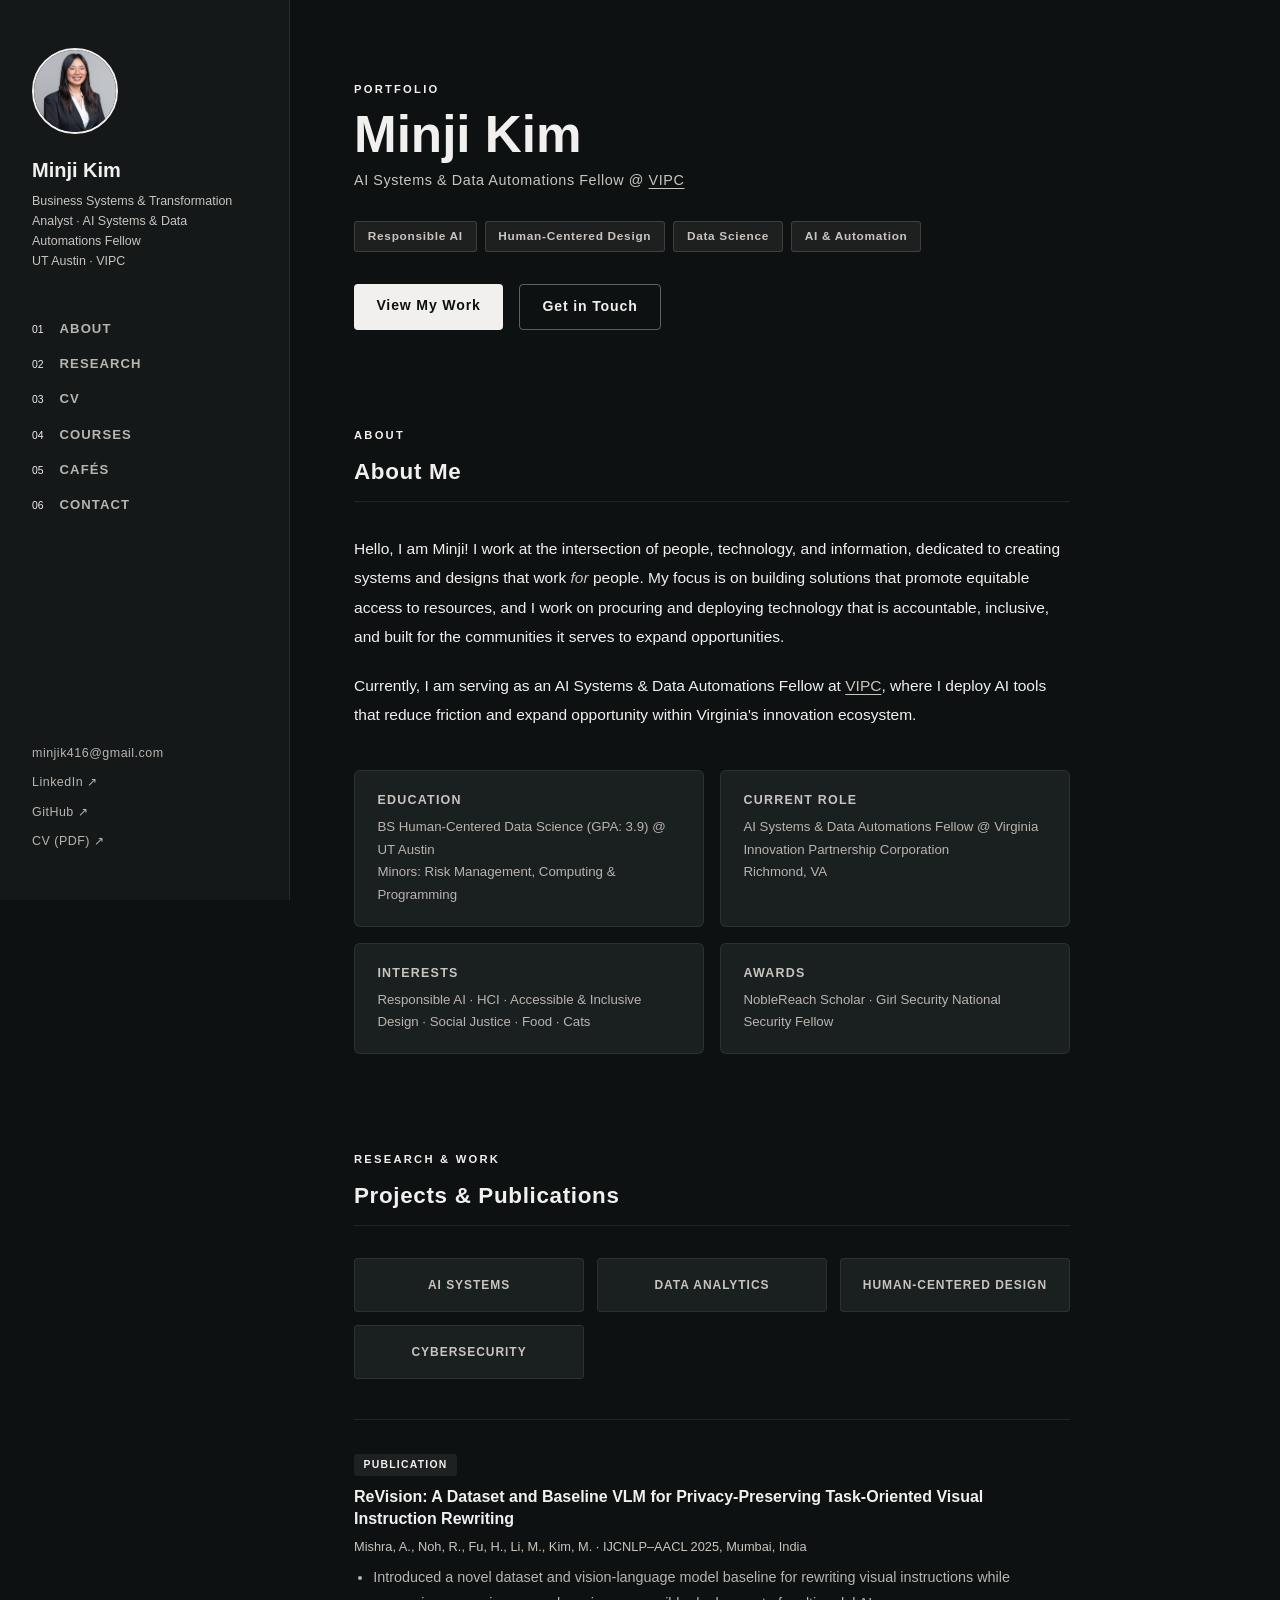
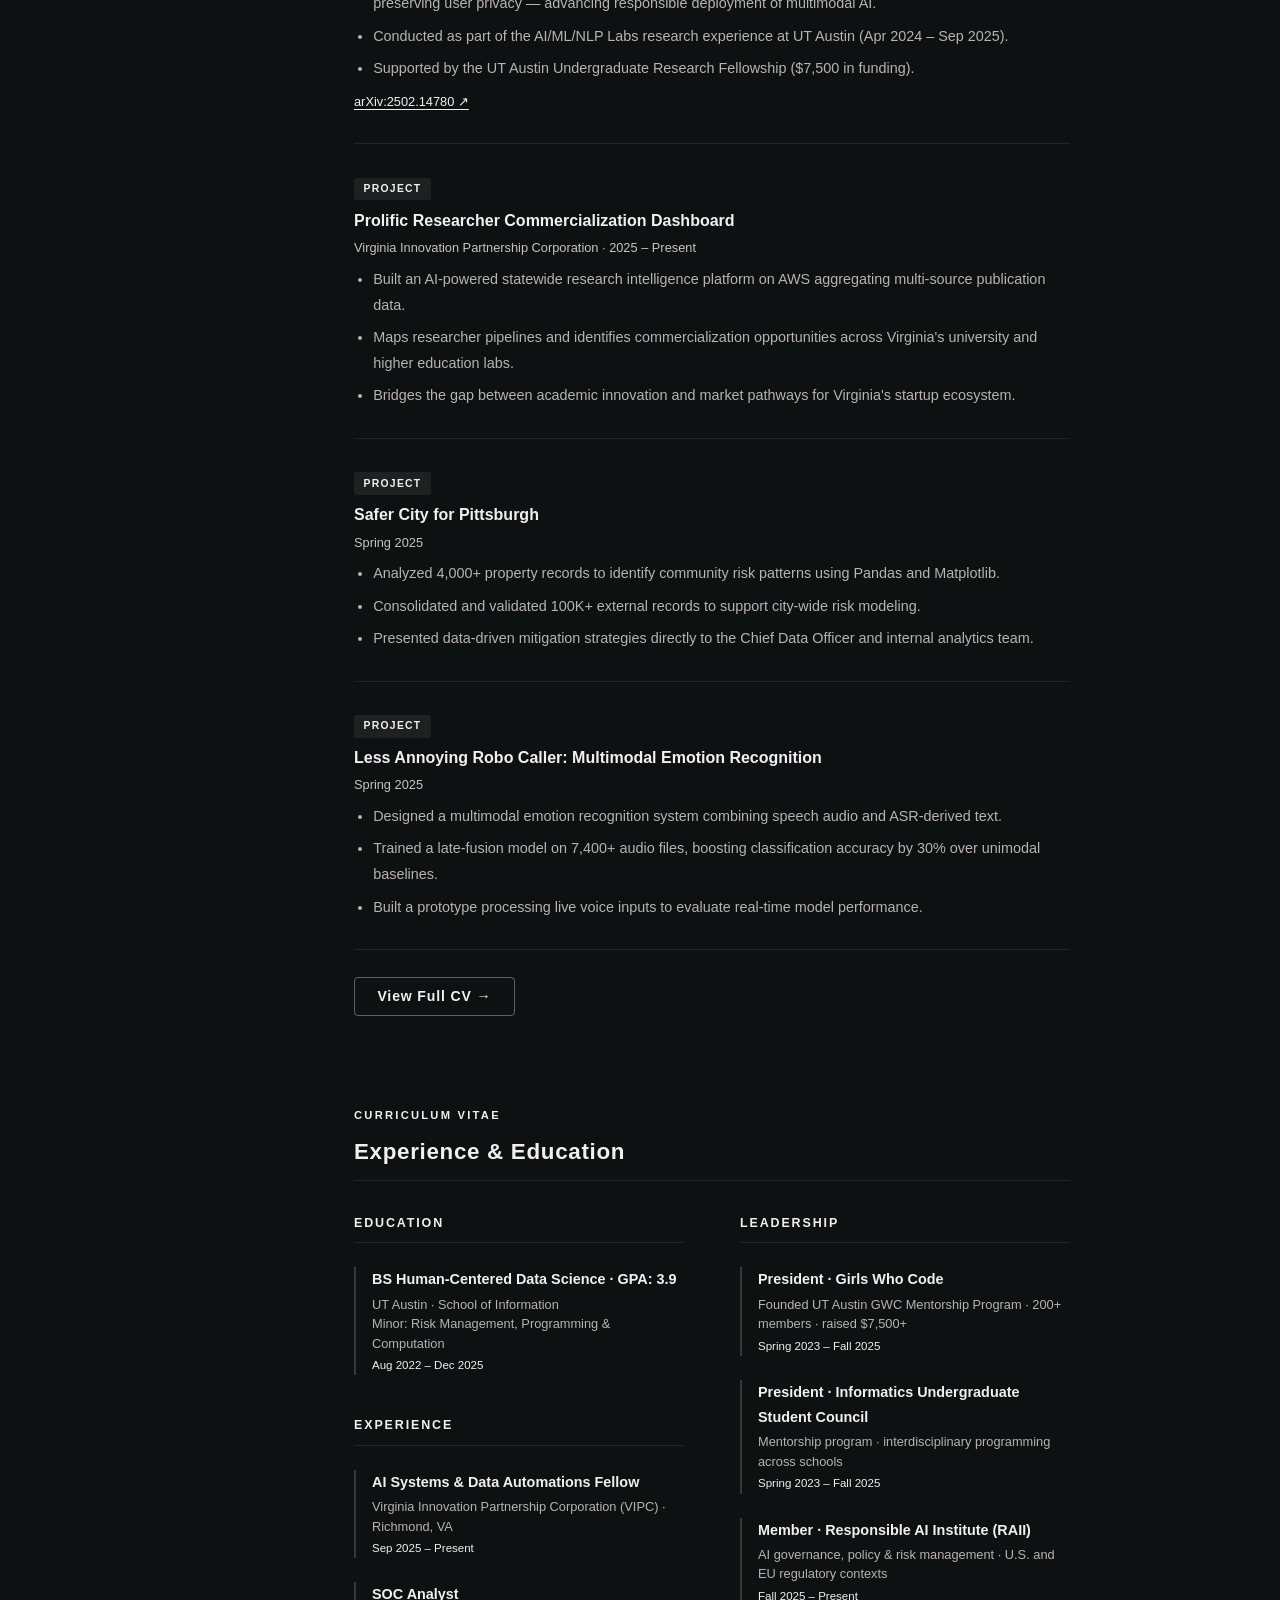
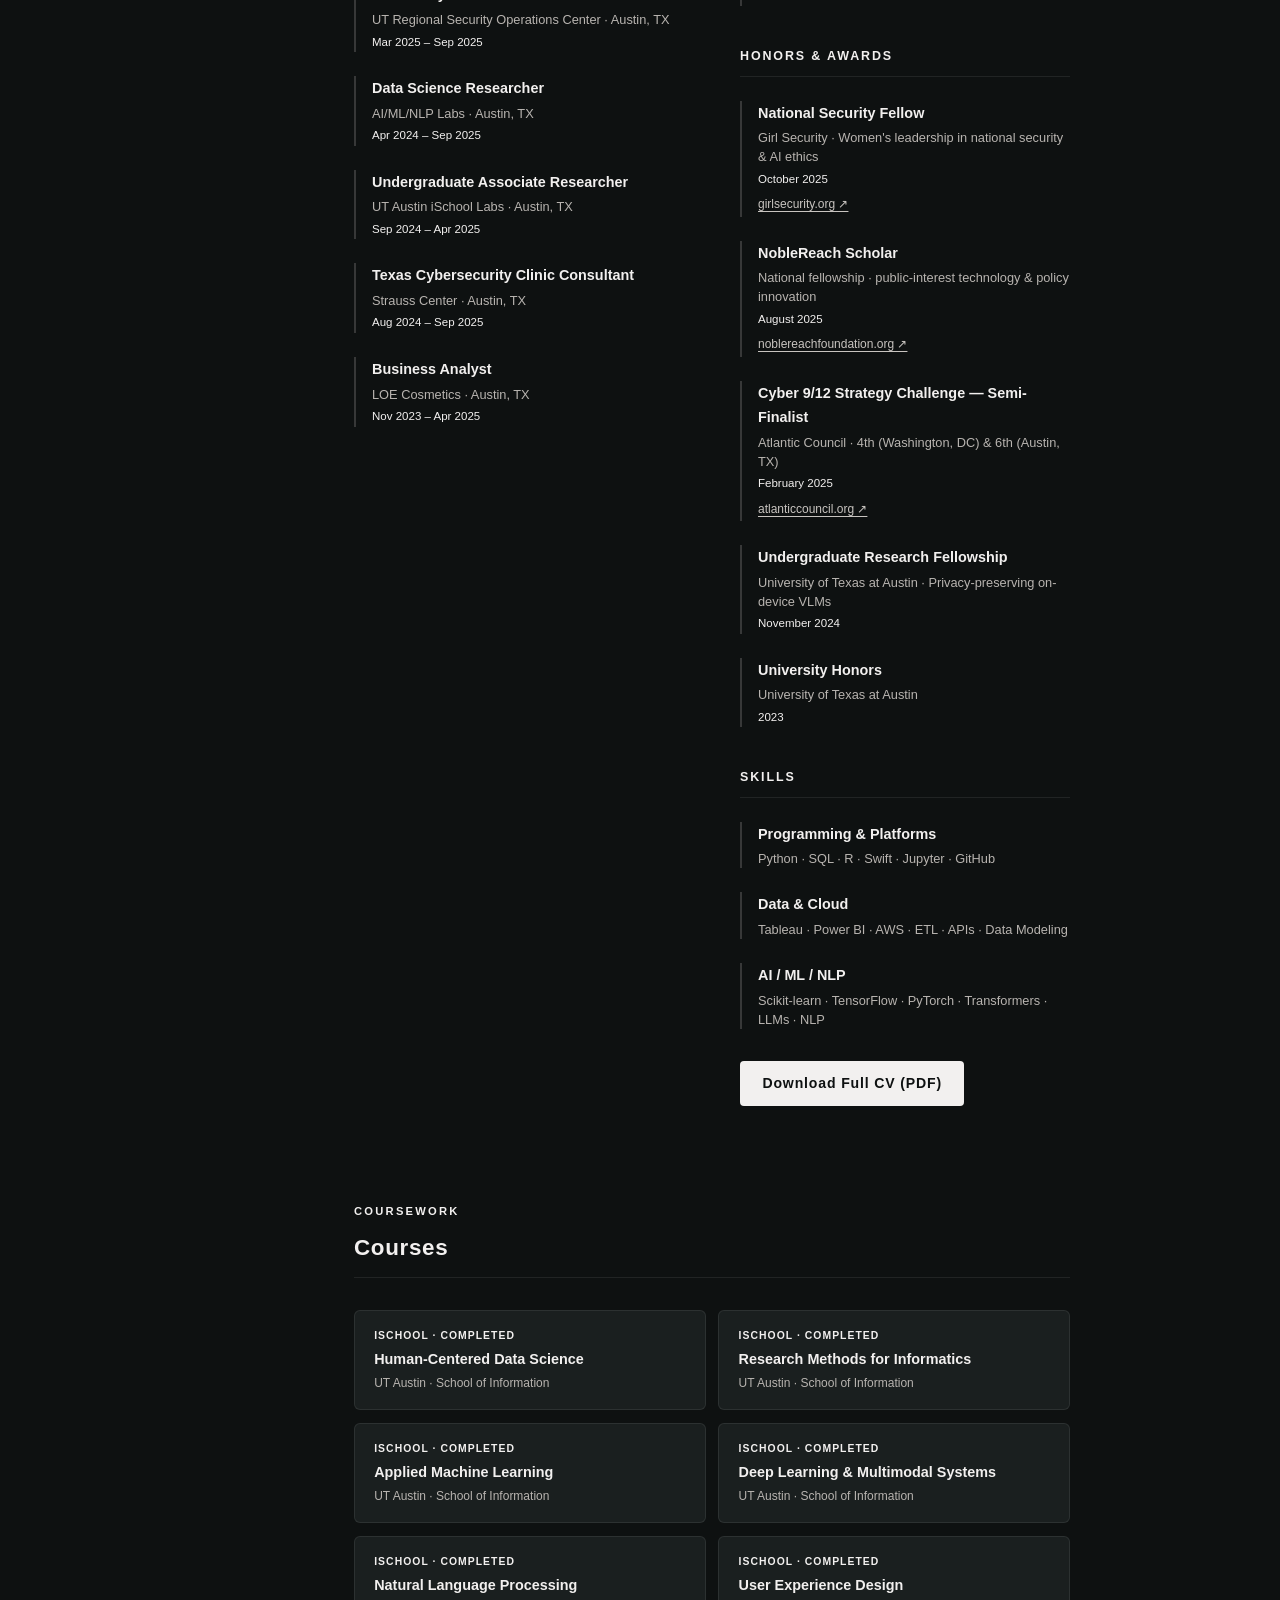
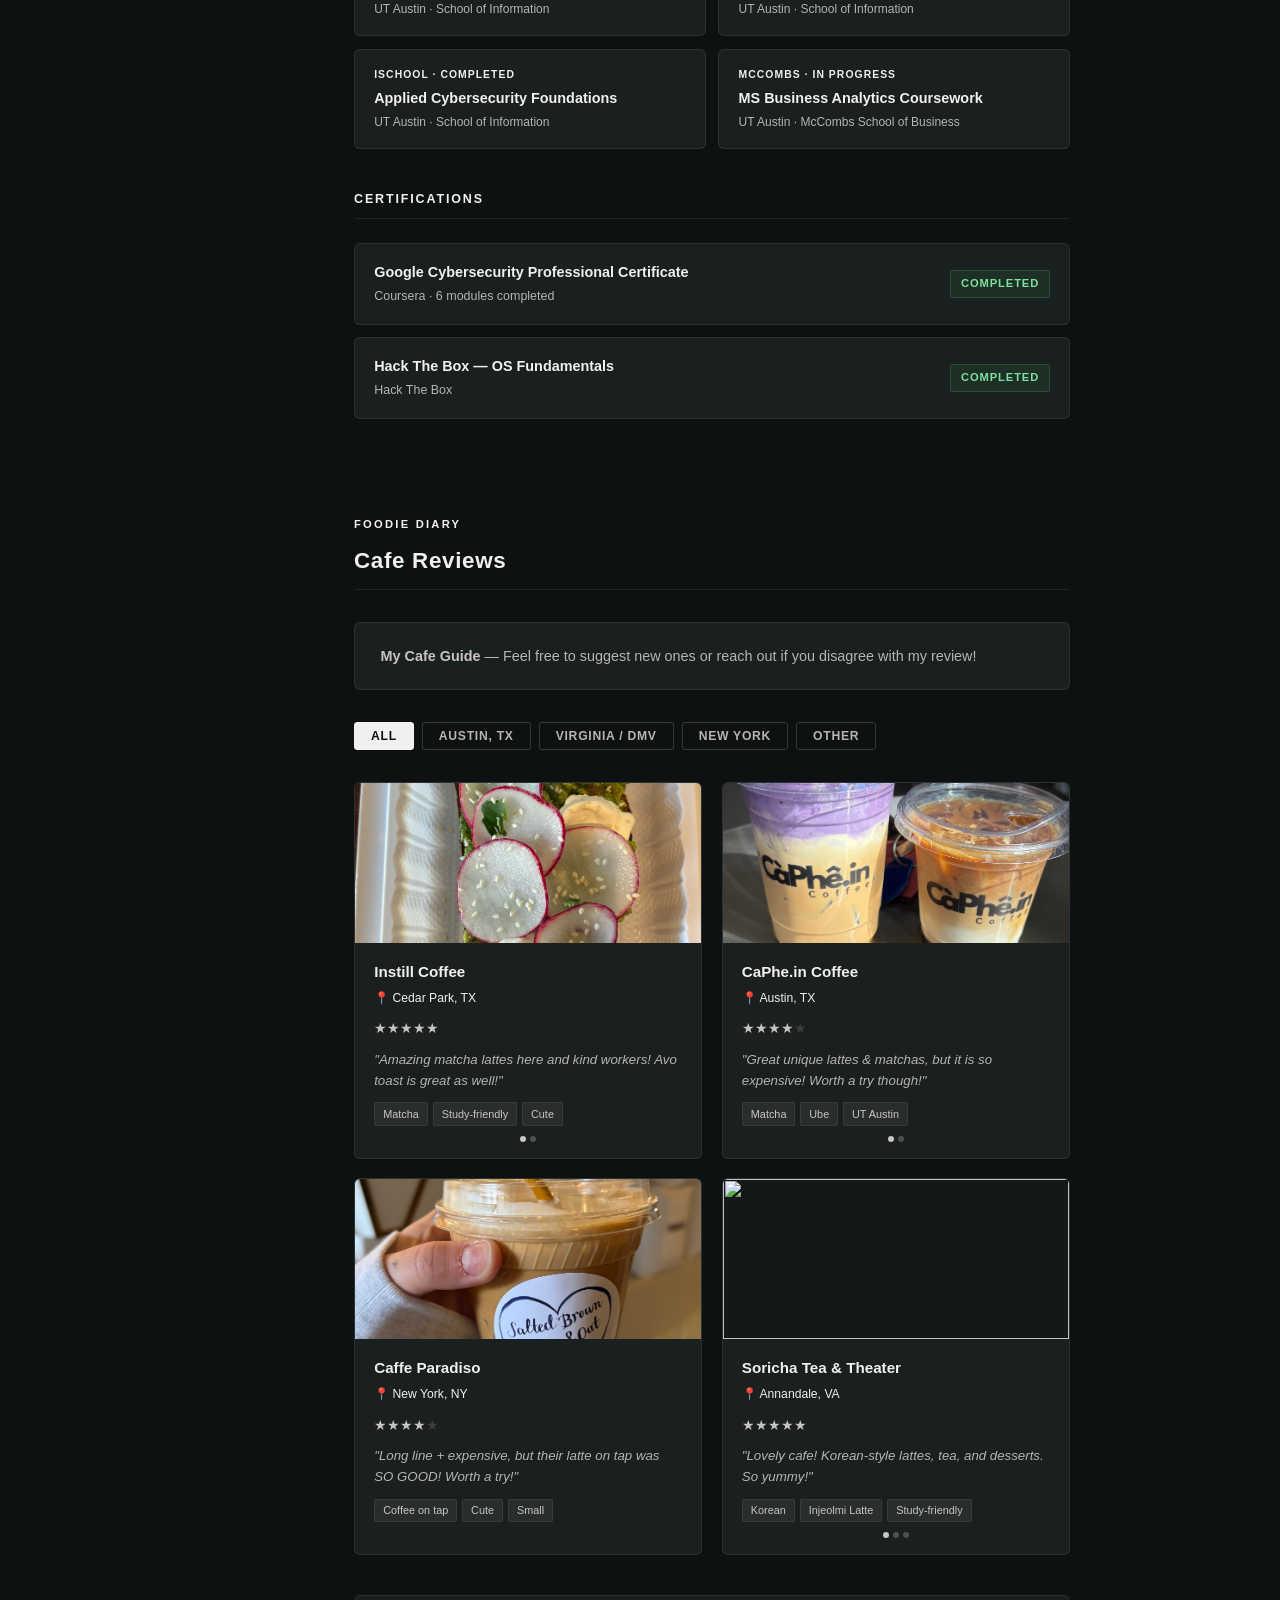
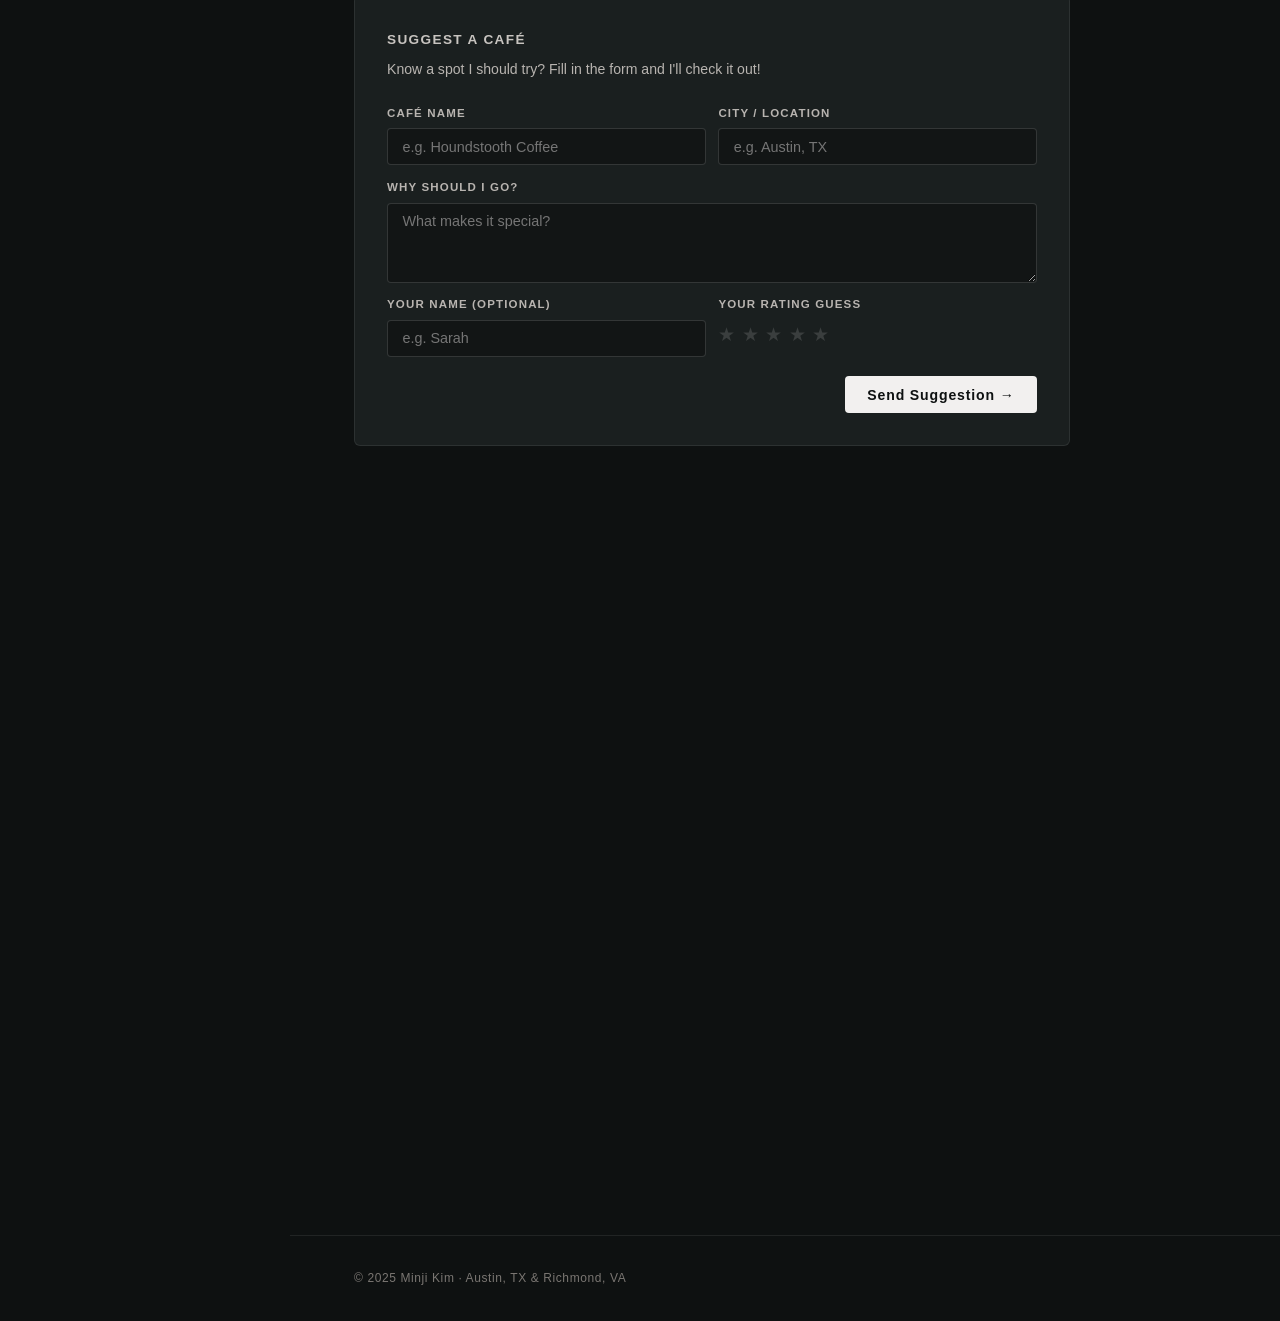
==== commit 8edbb379: "Update index.html" ====
--- a/index.html
+++ b/index.html
@@ -4,7 +4,7 @@
   <meta charset="UTF-8" />
   <meta name="viewport" content="width=device-width, initial-scale=1.0" />
   <title>Minji Kim</title>
-  <link rel="icon" type="image/png" href="photo/favicon.png" />
+  <link rel="icon" type="image/png" href="photo/teaicon.png" />
   <style>
     *, *::before, *::after { box-sizing: border-box; margin: 0; padding: 0; }
 
@@ -736,8 +736,8 @@
 <script>
   const cafes = [
     { name: "Instill Coffee", loc: "Cedar Park, TX", area: "austin", stars: 5, review: "Amazing matcha lattes here and kind workers! Avo toast is great as well!", tags: ["Matcha", "Study-friendly", "Cute"], images: ["photo/cafes/Instill%201.jpg", "photo/cafes/Instill%202.jpg"] },
-    { name: "CaPhe.in Coffee", loc: "Austin, TX", area: "austin", stars: 4, review: "Great unique lattes & matchas, but it is so expensive! Worth a try though!", tags: ["Matcha", "Ube", "UT Austin"], images: [] },
-    { name: "Caffe Paradiso", loc: "New York, NY", area: "new york", stars: 4, review: "Long line + expensive, but their latte on tap was SO GOOD! Worth a try!", tags: ["Coffee on tap", "Cute", "Small"], images: [] },
+    { name: "CaPhe.in Coffee", loc: "Austin, TX", area: "austin", stars: 4, review: "Great unique lattes & matchas, but it is so expensive! Worth a try though!", tags: ["Matcha", "Ube", "UT Austin"], images: ["photo/cafes/Caphein 1.jpg", "photo/cafes/Caphein 2.JPG"] },
+    { name: "Caffe Paradiso", loc: "New York, NY", area: "new york", stars: 4, review: "Long line + expensive, but their latte on tap was SO GOOD! Worth a try!", tags: ["Coffee on tap", "Cute", "Small"], images: ["photo/cafes/Caffe Paradiso.jpg"] },
     { name: "Soricha Tea & Theater", loc: "Annandale, VA", area: "virginia", stars: 5, review: "Lovely cafe! Korean-style lattes, tea, and desserts. So yummy!", tags: ["Korean", "Injeolmi Latte", "Study-friendly"], images: ["photo/cafes/Soricha%201.jpg", "photo/cafes/Soricha%202.jpg", "photo/cafes/Soricha%203.jpg"] }
   ];
 
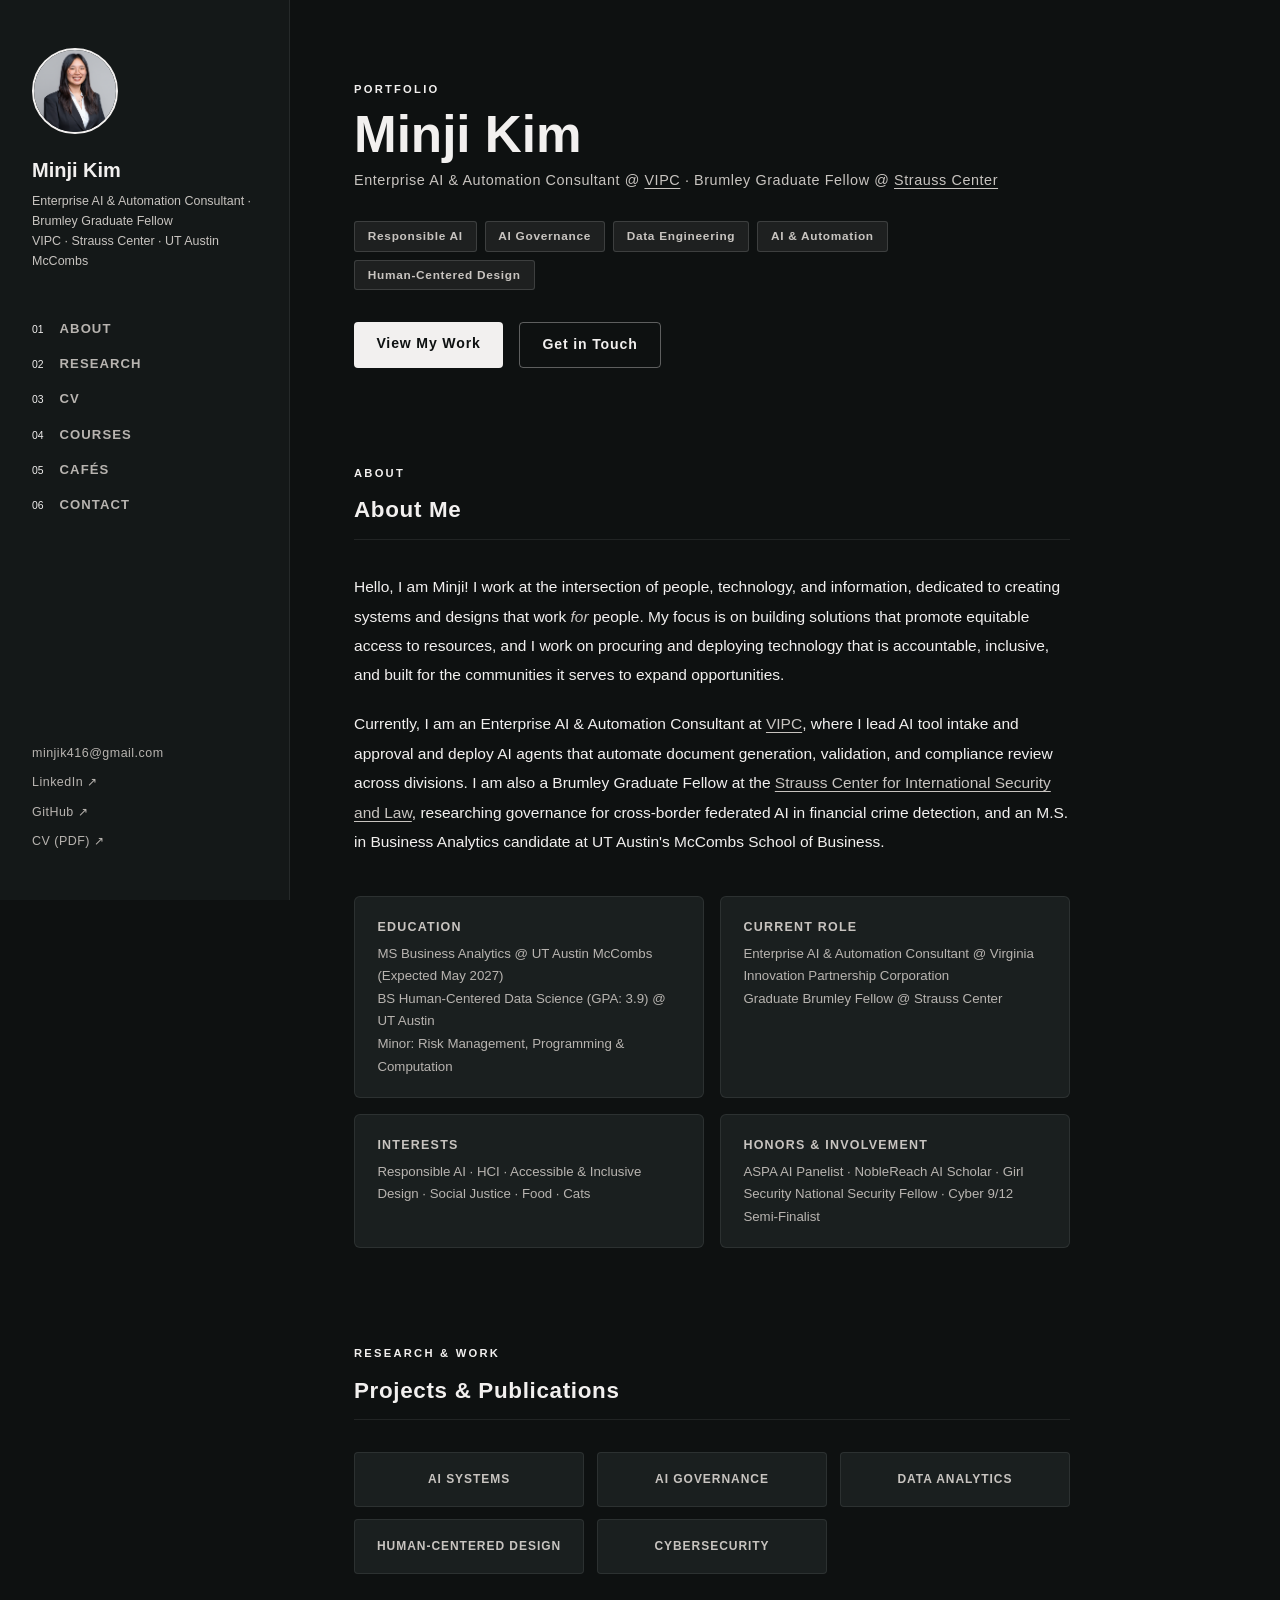
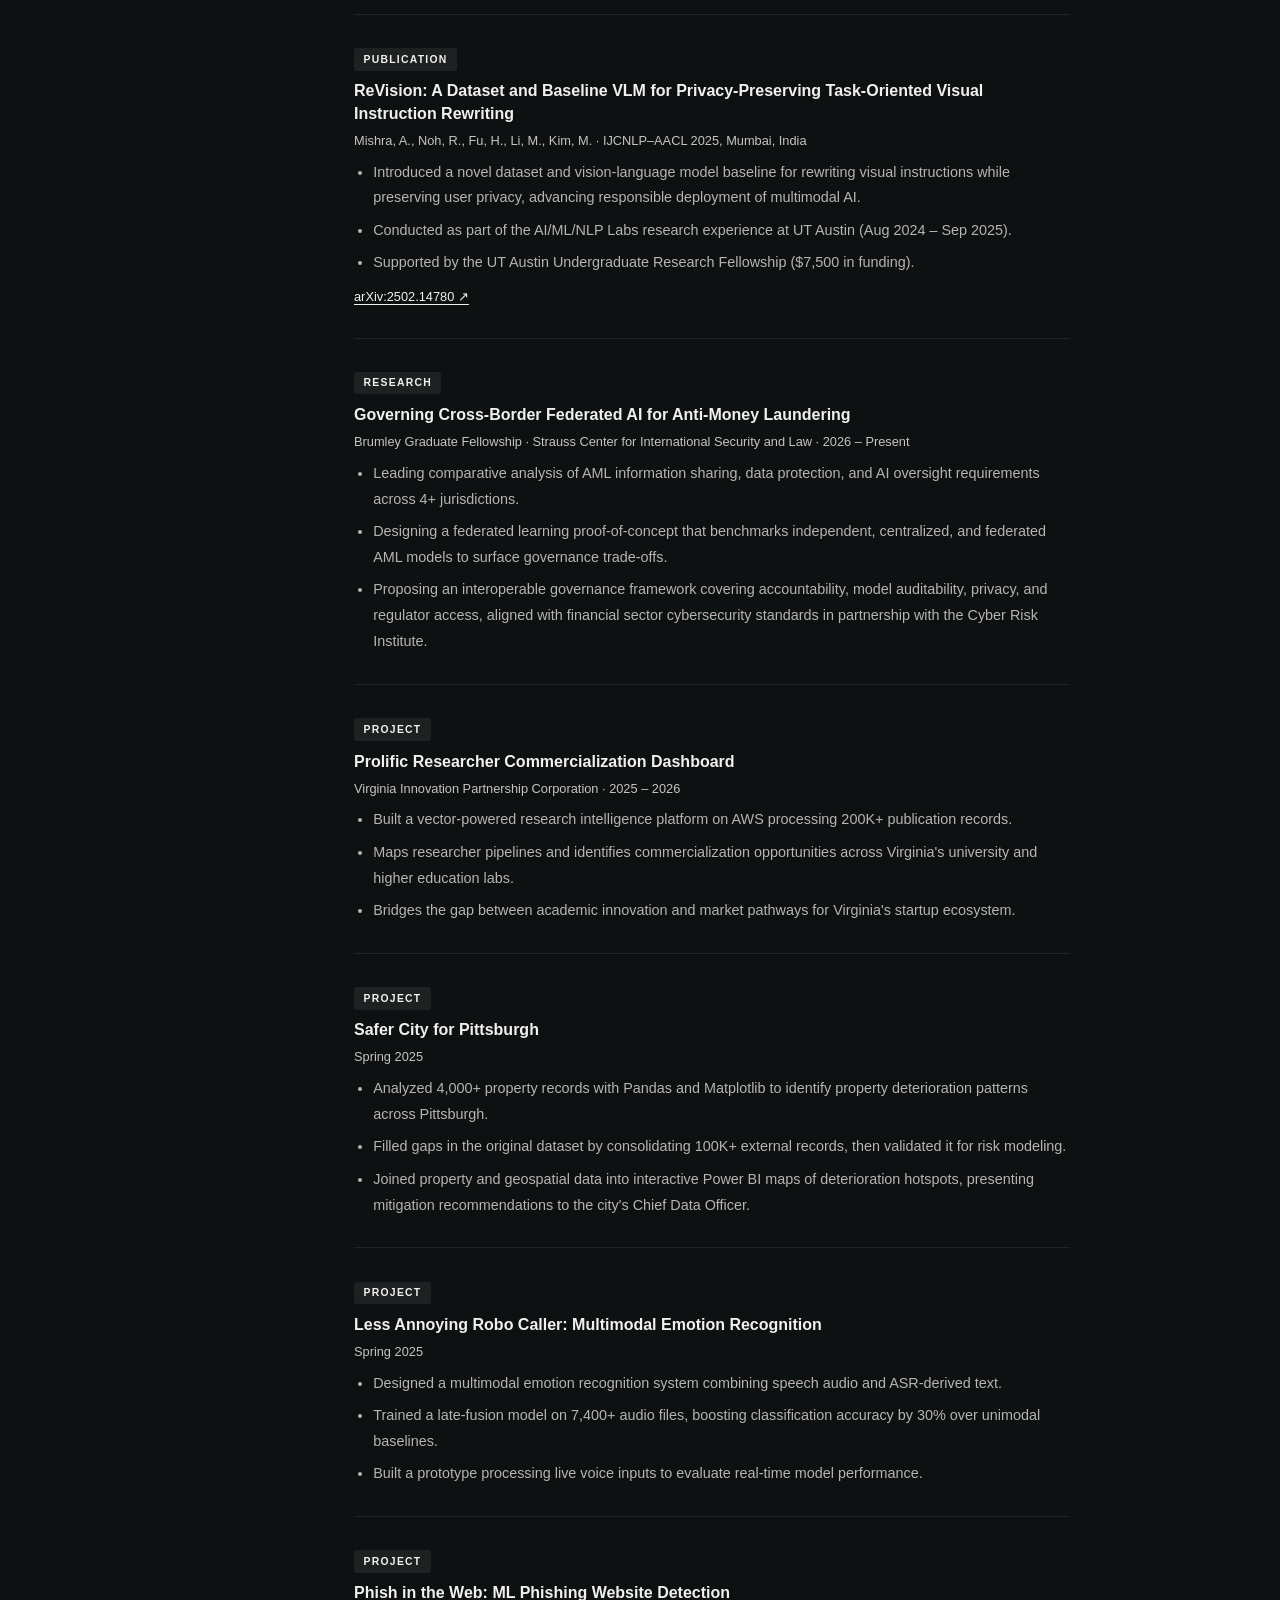
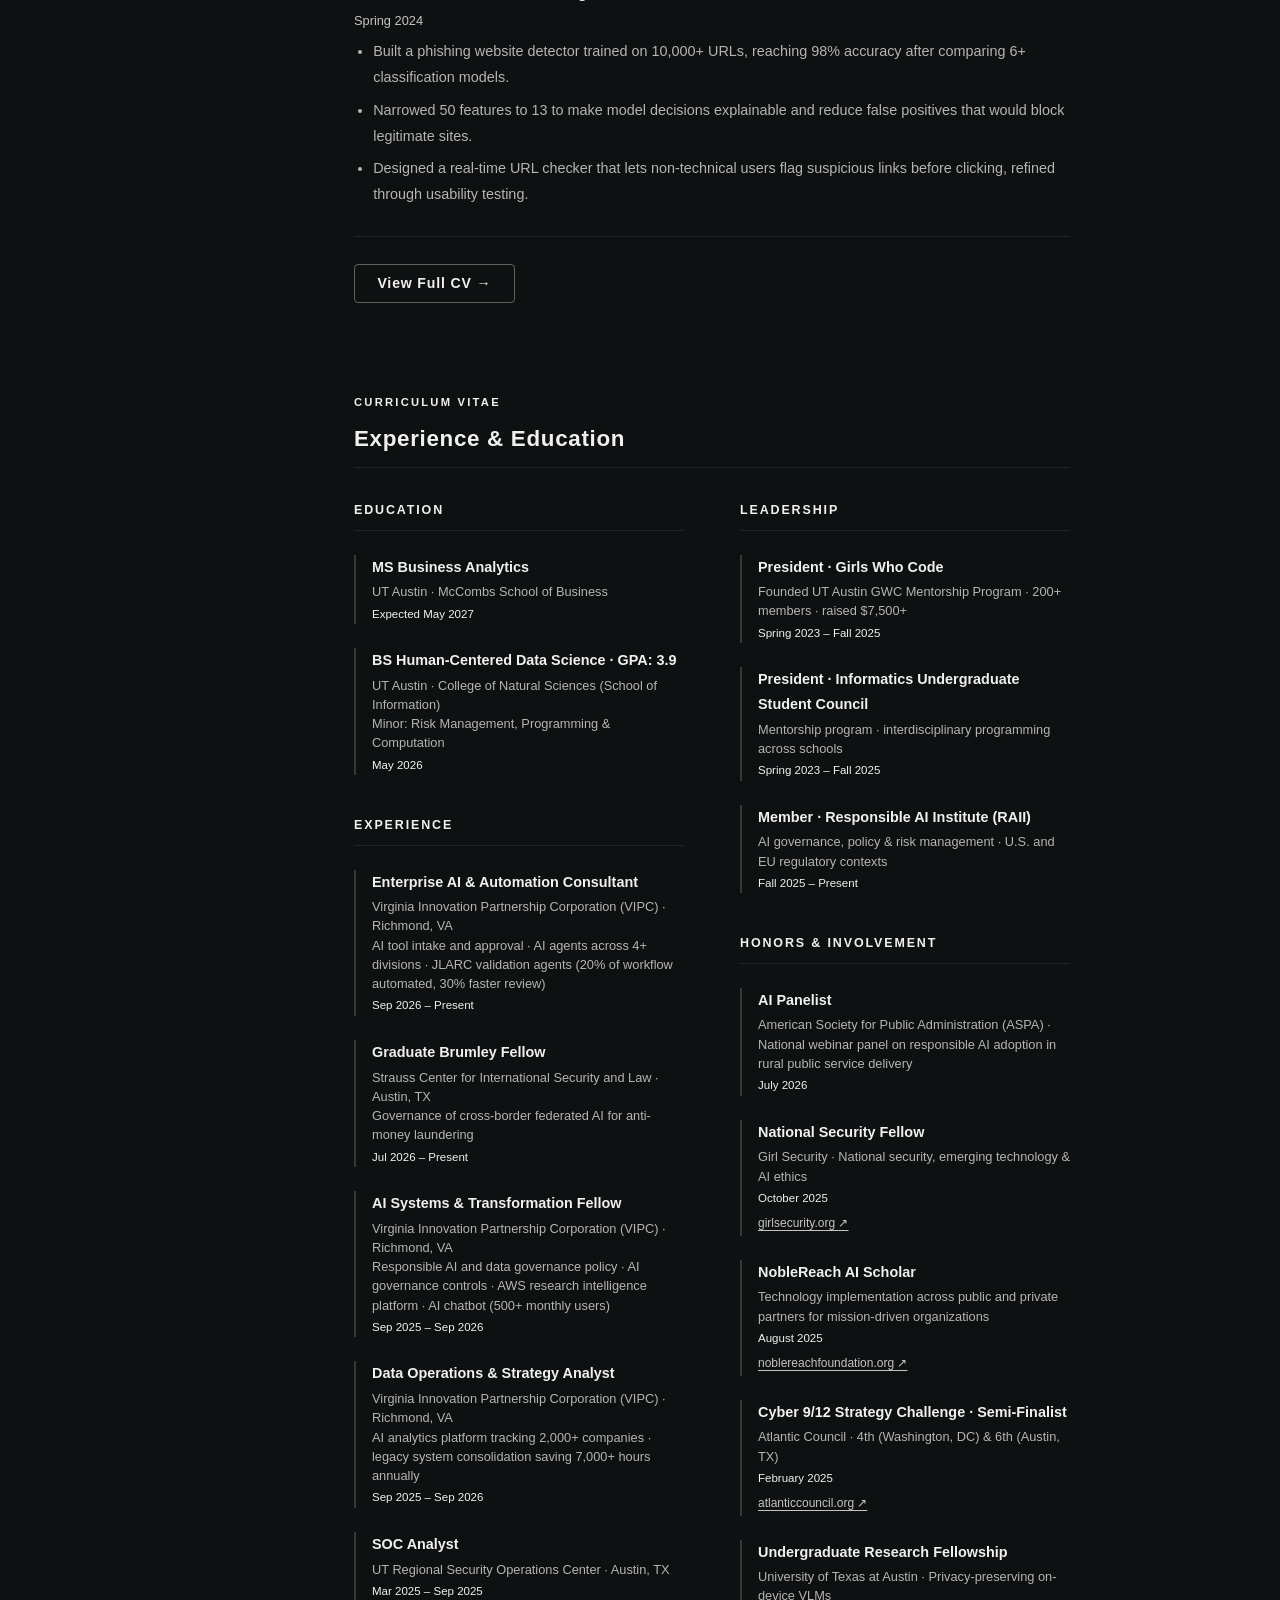
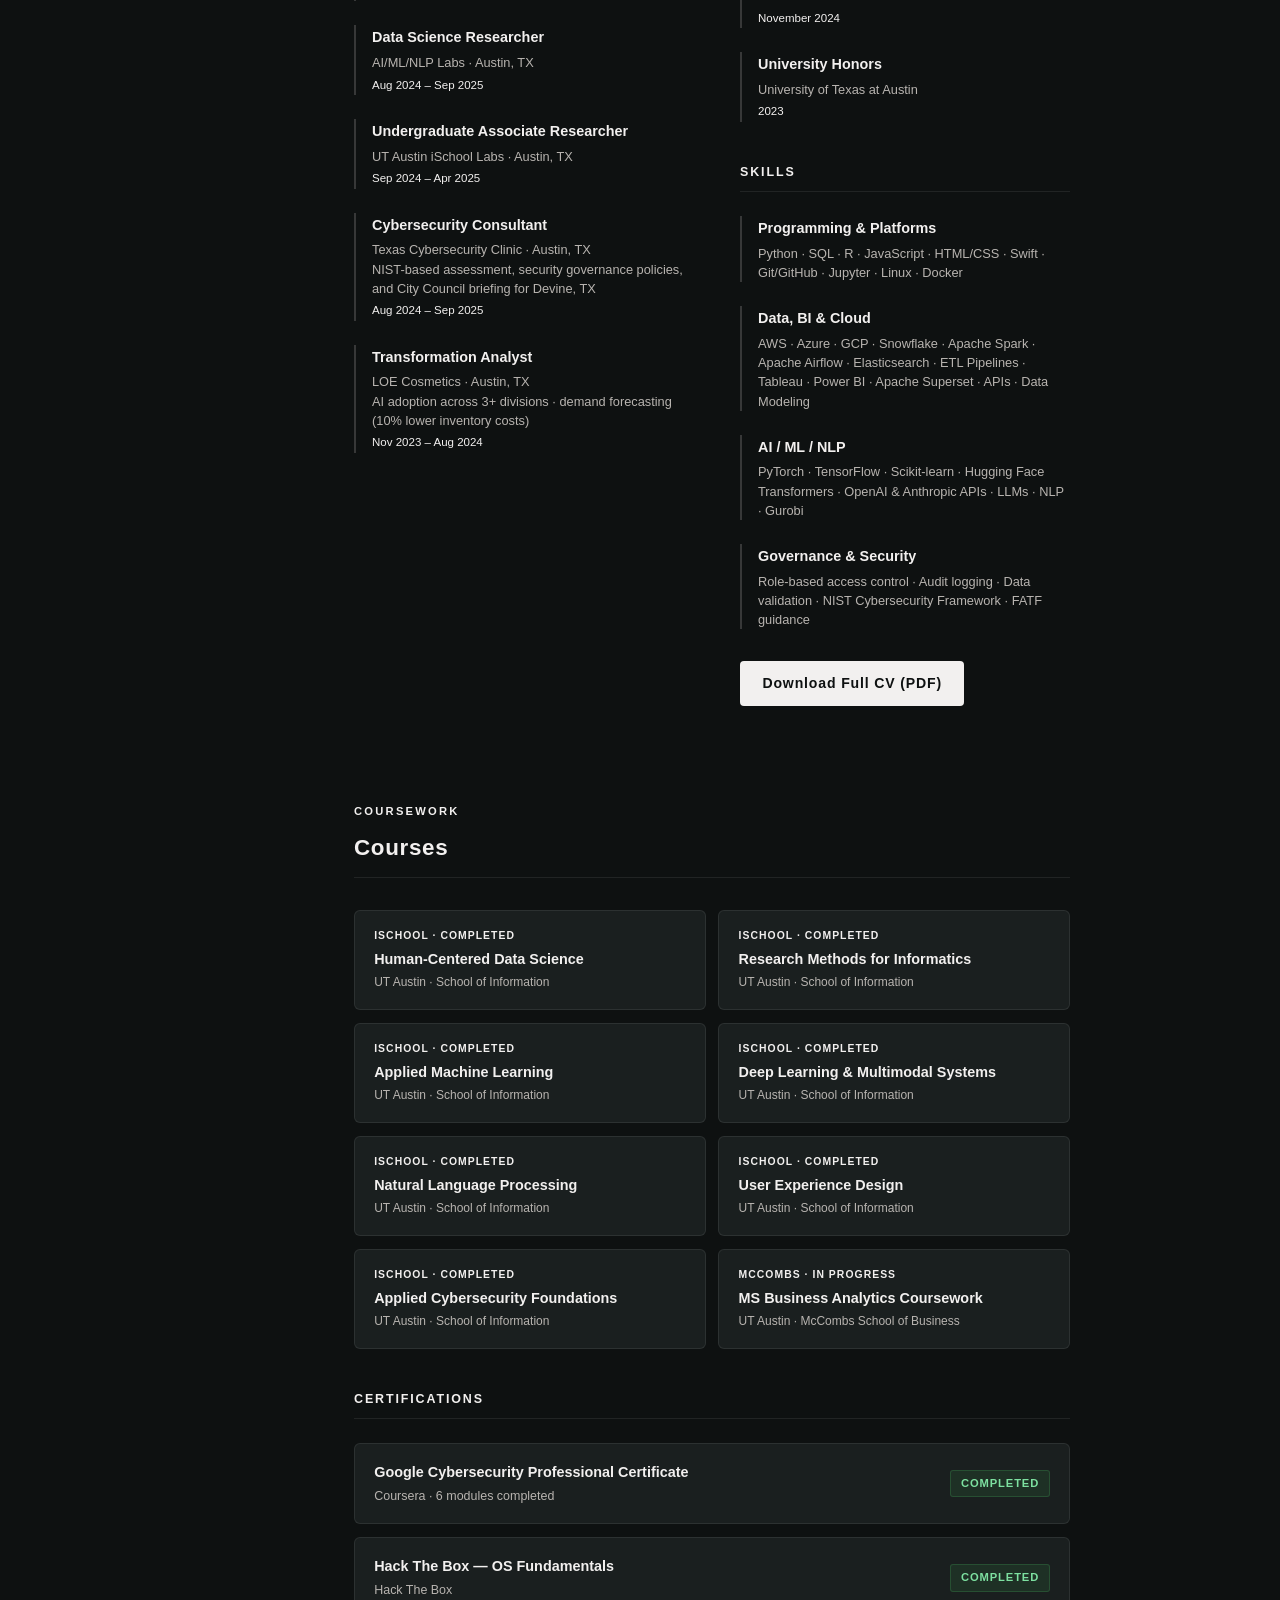
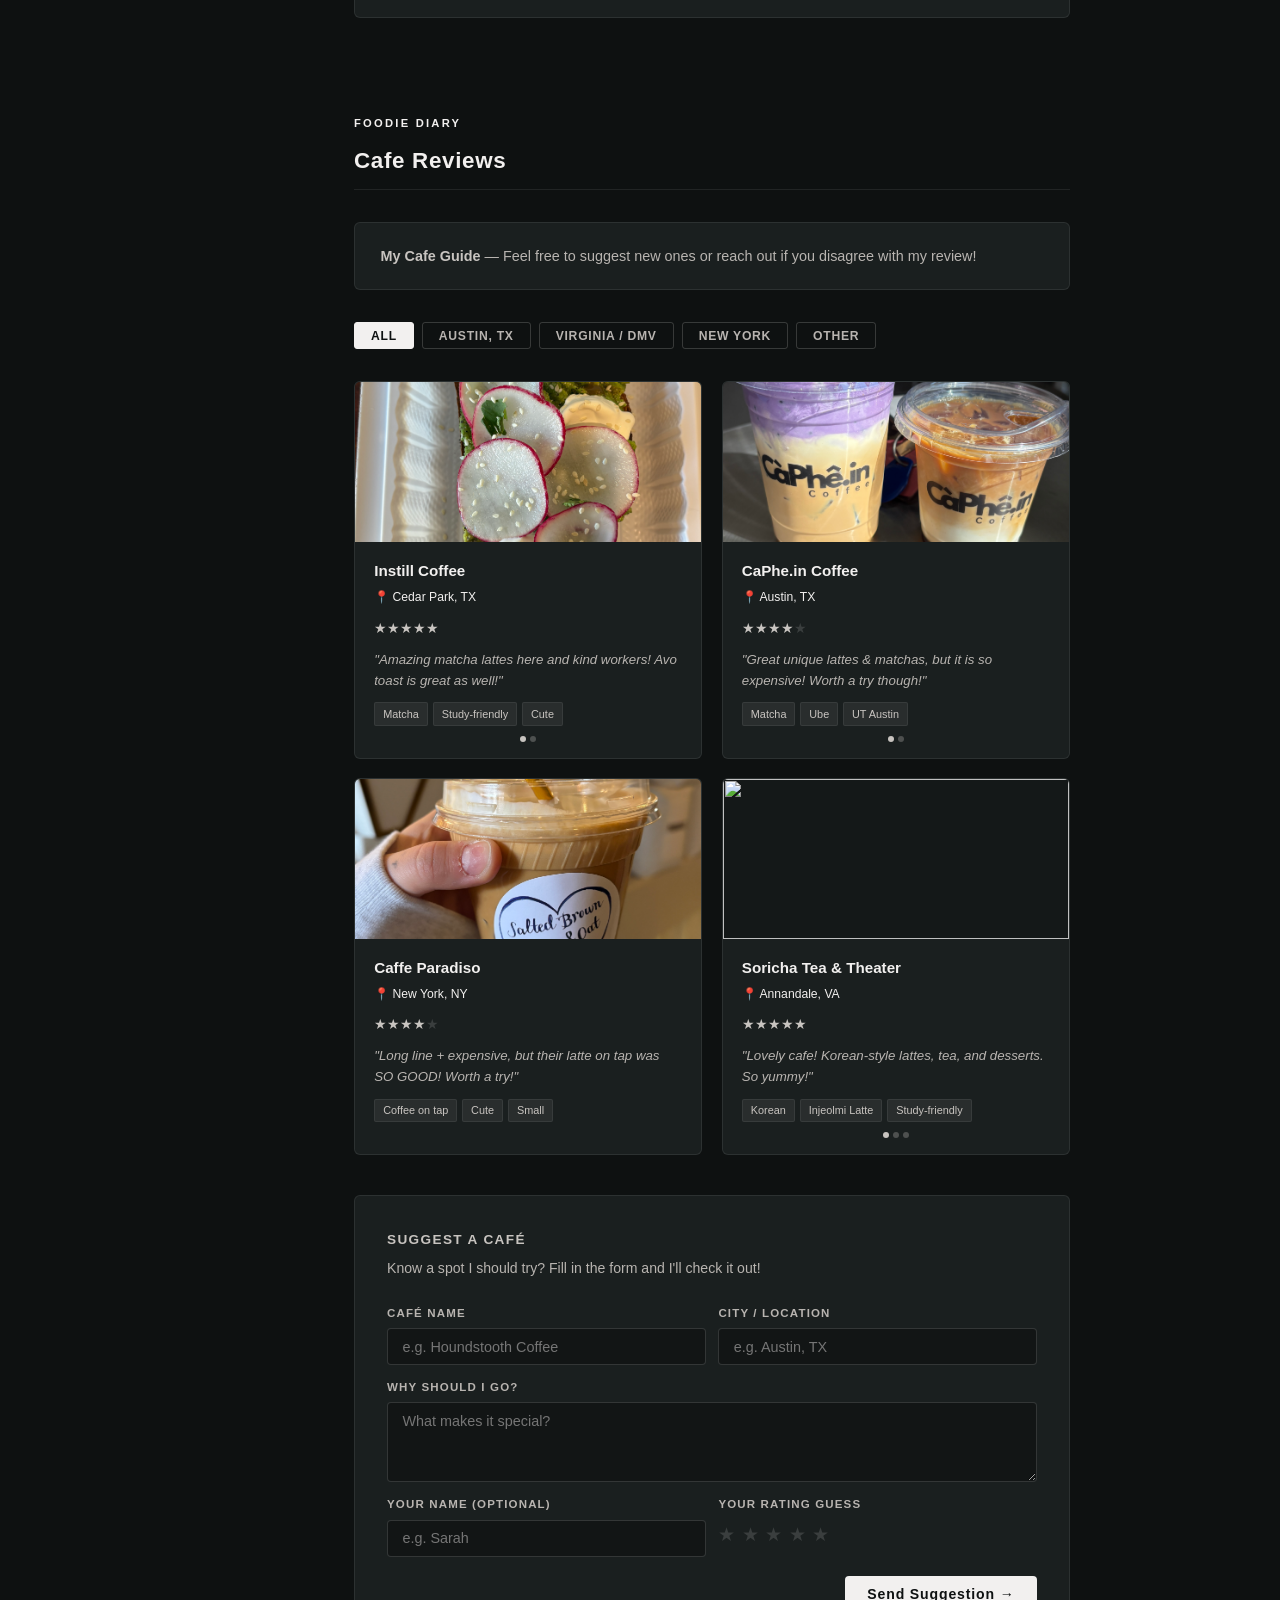
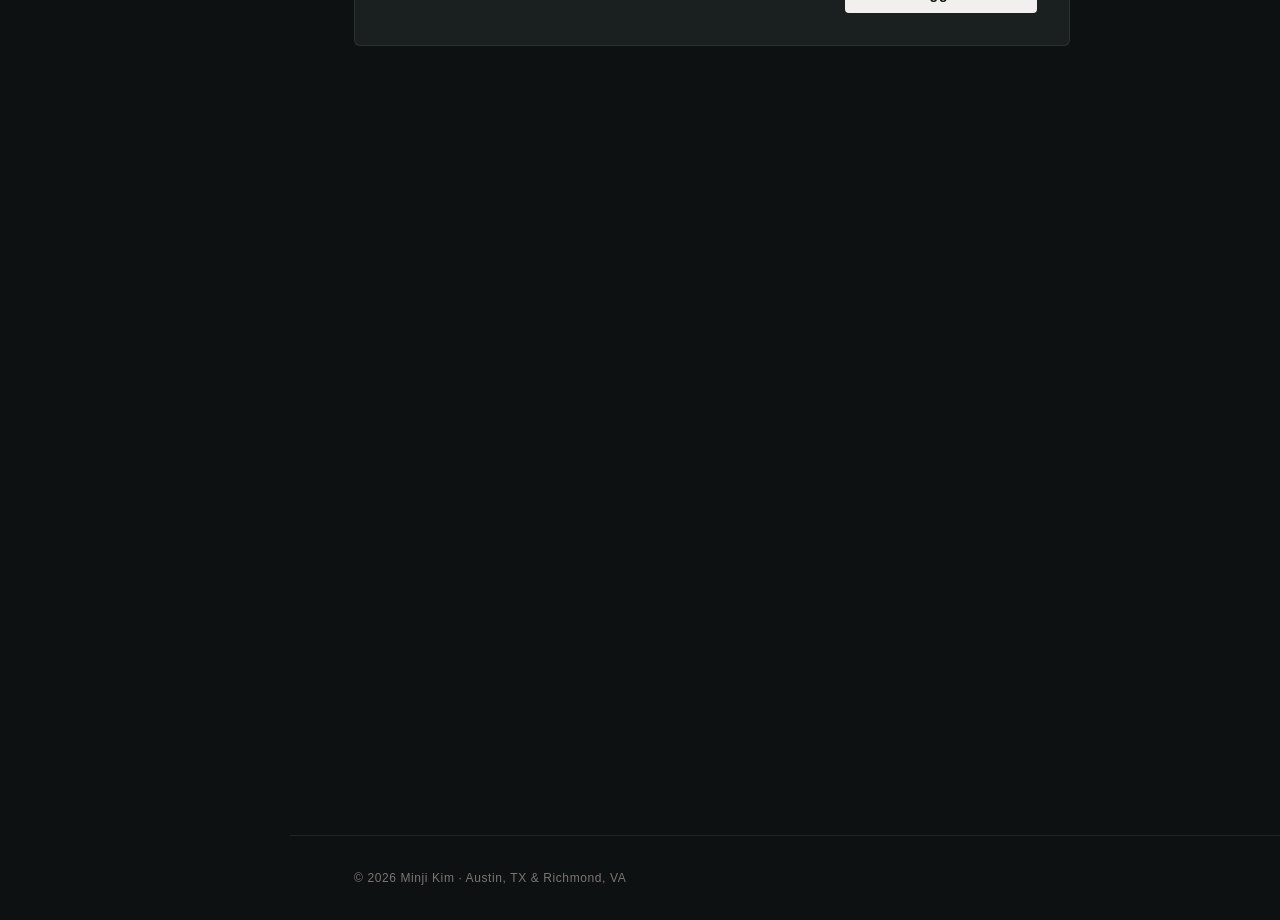
==== commit dea29691: "Updates to Resume" ====
--- a/index.html
+++ b/index.html
@@ -305,7 +305,7 @@
   <div>
     <img class="sidebar-photo" src="photo/Minji Headshot.png" alt="Minji Kim" />
     <a href="#home" class="sidebar-name">Minji Kim</a>
-    <p class="sidebar-title">Business Systems &amp; Transformation Analyst · AI Systems &amp; Data Automations Fellow<br>UT Austin · VIPC</p>
+    <p class="sidebar-title">Enterprise AI &amp; Automation Consultant · Brumley Graduate Fellow<br>VIPC · Strauss Center · UT Austin McCombs</p>
     <nav>
       <ul class="sidebar-nav">
         <li><span class="num">01</span><a href="#about">About</a></li>
@@ -333,12 +333,13 @@
   <div id="home" class="content-section">
     <p class="section-label">Portfolio</p>
     <h1>Minji Kim</h1>
-    <p class="hero-subtitle">AI Systems &amp; Data Automations Fellow @ <a href="https://vipc.org" target="_blank" style="color:var(--accent-soft);text-decoration:underline;text-underline-offset:3px;">VIPC</a></p>
+    <p class="hero-subtitle">Enterprise AI &amp; Automation Consultant @ <a href="https://vipc.org" target="_blank" style="color:var(--accent-soft);text-decoration:underline;text-underline-offset:3px;">VIPC</a> · Brumley Graduate Fellow @ <a href="https://www.strausscenter.org" target="_blank" style="color:var(--accent-soft);text-decoration:underline;text-underline-offset:3px;">Strauss Center</a></p>
     <div class="pill-row">
       <span class="pill">Responsible AI</span>
+      <span class="pill">AI Governance</span>
+      <span class="pill">Data Engineering</span>
+      <span class="pill">AI &amp; Automation</span>
       <span class="pill">Human-Centered Design</span>
-      <span class="pill">Data Science</span>
-      <span class="pill">AI &amp; Automation</span>
     </div>
     <div class="btn-row">
       <a href="#research" class="btn btn-primary">View My Work</a>
@@ -352,24 +353,24 @@
     <h2>About Me</h2>
     <div class="about-text">
       <p>Hello, I am Minji! I work at the intersection of people, technology, and information, dedicated to creating systems and designs that work <em>for</em> people. My focus is on building solutions that promote equitable access to resources, and I work on procuring and deploying technology that is accountable, inclusive, and built for the communities it serves to expand opportunities.</p>
-      <p>Currently, I am serving as an AI Systems &amp; Data Automations Fellow at <a href="https://vipc.org" target="_blank">VIPC</a>, where I deploy AI tools that reduce friction and expand opportunity within Virginia's innovation ecosystem.</p>
+      <p>Currently, I am an Enterprise AI &amp; Automation Consultant at <a href="https://vipc.org" target="_blank">VIPC</a>, where I lead AI tool intake and approval and deploy AI agents that automate document generation, validation, and compliance review across divisions. I am also a Brumley Graduate Fellow at the <a href="https://www.strausscenter.org" target="_blank">Strauss Center for International Security and Law</a>, researching governance for cross-border federated AI in financial crime detection, and an M.S. in Business Analytics candidate at UT Austin's McCombs School of Business.</p>
     </div>
     <div class="about-cards">
       <div class="about-card">
         <div class="about-card-title">Education</div>
-        <div class="about-card-text">BS Human-Centered Data Science (GPA: 3.9) @ UT Austin<br>Minors: Risk Management, Computing &amp; Programming</div>
+        <div class="about-card-text">MS Business Analytics @ UT Austin McCombs (Expected May 2027)<br>BS Human-Centered Data Science (GPA: 3.9) @ UT Austin<br>Minor: Risk Management, Programming &amp; Computation</div>
       </div>
       <div class="about-card">
         <div class="about-card-title">Current Role</div>
-        <div class="about-card-text">AI Systems &amp; Data Automations Fellow @ Virginia Innovation Partnership Corporation<br>Richmond, VA</div>
+        <div class="about-card-text">Enterprise AI &amp; Automation Consultant @ Virginia Innovation Partnership Corporation<br>Graduate Brumley Fellow @ Strauss Center</div>
       </div>
       <div class="about-card">
         <div class="about-card-title">Interests</div>
         <div class="about-card-text">Responsible AI · HCI · Accessible &amp; Inclusive Design · Social Justice · Food · Cats</div>
       </div>
       <div class="about-card">
-        <div class="about-card-title">Awards</div>
-        <div class="about-card-text">NobleReach Scholar · Girl Security National Security Fellow</div>
+        <div class="about-card-title">Honors &amp; Involvement</div>
+        <div class="about-card-text">ASPA AI Panelist · NobleReach AI Scholar · Girl Security National Security Fellow · Cyber 9/12 Semi-Finalist</div>
       </div>
     </div>
   </div>
@@ -380,6 +381,7 @@
     <h2>Projects &amp; Publications</h2>
     <div class="area-grid">
       <div class="area-card"><div class="area-title">AI Systems</div></div>
+      <div class="area-card"><div class="area-title">AI Governance</div></div>
       <div class="area-card"><div class="area-title">Data Analytics</div></div>
       <div class="area-card"><div class="area-title">Human-Centered Design</div></div>
       <div class="area-card"><div class="area-title">Cybersecurity</div></div>
@@ -391,20 +393,32 @@
         <div class="pub-meta">Mishra, A., Noh, R., Fu, H., Li, M., Kim, M. · IJCNLP–AACL 2025, Mumbai, India</div>
         <div class="pub-desc">
           <ul>
-            <li>Introduced a novel dataset and vision-language model baseline for rewriting visual instructions while preserving user privacy — advancing responsible deployment of multimodal AI.</li>
-            <li>Conducted as part of the AI/ML/NLP Labs research experience at UT Austin (Apr 2024 – Sep 2025).</li>
+            <li>Introduced a novel dataset and vision-language model baseline for rewriting visual instructions while preserving user privacy, advancing responsible deployment of multimodal AI.</li>
+            <li>Conducted as part of the AI/ML/NLP Labs research experience at UT Austin (Aug 2024 – Sep 2025).</li>
             <li>Supported by the UT Austin Undergraduate Research Fellowship ($7,500 in funding).</li>
           </ul>
         </div>
         <a href="https://arxiv.org/abs/2502.14780" target="_blank" class="pub-link">arXiv:2502.14780 ↗</a>
+      </div>
+      <div class="pub-item">
+        <span class="pub-tag">Research</span>
+        <div class="pub-title">Governing Cross-Border Federated AI for Anti-Money Laundering</div>
+        <div class="pub-meta">Brumley Graduate Fellowship · Strauss Center for International Security and Law · 2026 – Present</div>
+        <div class="pub-desc">
+          <ul>
+            <li>Leading comparative analysis of AML information sharing, data protection, and AI oversight requirements across 4+ jurisdictions.</li>
+            <li>Designing a federated learning proof-of-concept that benchmarks independent, centralized, and federated AML models to surface governance trade-offs.</li>
+            <li>Proposing an interoperable governance framework covering accountability, model auditability, privacy, and regulator access, aligned with financial sector cybersecurity standards in partnership with the Cyber Risk Institute.</li>
+          </ul>
+        </div>
       </div>
       <div class="pub-item">
         <span class="pub-tag">Project</span>
         <div class="pub-title">Prolific Researcher Commercialization Dashboard</div>
-        <div class="pub-meta">Virginia Innovation Partnership Corporation · 2025 – Present</div>
+        <div class="pub-meta">Virginia Innovation Partnership Corporation · 2025 – 2026</div>
         <div class="pub-desc">
           <ul>
-            <li>Built an AI-powered statewide research intelligence platform on AWS aggregating multi-source publication data.</li>
+            <li>Built a vector-powered research intelligence platform on AWS processing 200K+ publication records.</li>
             <li>Maps researcher pipelines and identifies commercialization opportunities across Virginia's university and higher education labs.</li>
             <li>Bridges the gap between academic innovation and market pathways for Virginia's startup ecosystem.</li>
           </ul>
@@ -416,9 +430,9 @@
         <div class="pub-meta">Spring 2025</div>
         <div class="pub-desc">
           <ul>
-            <li>Analyzed 4,000+ property records to identify community risk patterns using Pandas and Matplotlib.</li>
-            <li>Consolidated and validated 100K+ external records to support city-wide risk modeling.</li>
-            <li>Presented data-driven mitigation strategies directly to the Chief Data Officer and internal analytics team.</li>
+            <li>Analyzed 4,000+ property records with Pandas and Matplotlib to identify property deterioration patterns across Pittsburgh.</li>
+            <li>Filled gaps in the original dataset by consolidating 100K+ external records, then validated it for risk modeling.</li>
+            <li>Joined property and geospatial data into interactive Power BI maps of deterioration hotspots, presenting mitigation recommendations to the city's Chief Data Officer.</li>
           </ul>
         </div>
       </div>
@@ -434,6 +448,18 @@
           </ul>
         </div>
       </div>
+      <div class="pub-item">
+        <span class="pub-tag">Project</span>
+        <div class="pub-title">Phish in the Web: ML Phishing Website Detection</div>
+        <div class="pub-meta">Spring 2024</div>
+        <div class="pub-desc">
+          <ul>
+            <li>Built a phishing website detector trained on 10,000+ URLs, reaching 98% accuracy after comparing 6+ classification models.</li>
+            <li>Narrowed 50 features to 13 to make model decisions explainable and reduce false positives that would block legitimate sites.</li>
+            <li>Designed a real-time URL checker that lets non-technical users flag suspicious links before clicking, refined through usability testing.</li>
+          </ul>
+        </div>
+      </div>
     </div>
     <div style="margin-top:2rem;">
       <a href="photo/Minji Kim CV.pdf" target="_blank" class="btn btn-outline">View Full CV →</a>
@@ -448,16 +474,36 @@
       <div class="cv-block">
         <h3>Education</h3>
         <div class="cv-entry">
+          <div class="cv-entry-title">MS Business Analytics</div>
+          <div class="cv-entry-sub">UT Austin · McCombs School of Business</div>
+          <div class="cv-entry-date">Expected May 2027</div>
+        </div>
+        <div class="cv-entry">
           <div class="cv-entry-title">BS Human-Centered Data Science · GPA: 3.9</div>
-          <div class="cv-entry-sub">UT Austin · School of Information<br>Minor: Risk Management, Programming &amp; Computation</div>
-          <div class="cv-entry-date">Aug 2022 – Dec 2025</div>
+          <div class="cv-entry-sub">UT Austin · College of Natural Sciences (School of Information)<br>Minor: Risk Management, Programming &amp; Computation</div>
+          <div class="cv-entry-date">May 2026</div>
         </div>
 
         <h3 style="margin-top:2.5rem;">Experience</h3>
         <div class="cv-entry">
-          <div class="cv-entry-title">AI Systems &amp; Data Automations Fellow</div>
-          <div class="cv-entry-sub">Virginia Innovation Partnership Corporation (VIPC) · Richmond, VA</div>
-          <div class="cv-entry-date">Sep 2025 – Present</div>
+          <div class="cv-entry-title">Enterprise AI &amp; Automation Consultant</div>
+          <div class="cv-entry-sub">Virginia Innovation Partnership Corporation (VIPC) · Richmond, VA<br>AI tool intake and approval · AI agents across 4+ divisions · JLARC validation agents (20% of workflow automated, 30% faster review)</div>
+          <div class="cv-entry-date">Sep 2026 – Present</div>
+        </div>
+        <div class="cv-entry">
+          <div class="cv-entry-title">Graduate Brumley Fellow</div>
+          <div class="cv-entry-sub">Strauss Center for International Security and Law · Austin, TX<br>Governance of cross-border federated AI for anti-money laundering</div>
+          <div class="cv-entry-date">Jul 2026 – Present</div>
+        </div>
+        <div class="cv-entry">
+          <div class="cv-entry-title">AI Systems &amp; Transformation Fellow</div>
+          <div class="cv-entry-sub">Virginia Innovation Partnership Corporation (VIPC) · Richmond, VA<br>Responsible AI and data governance policy · AI governance controls · AWS research intelligence platform · AI chatbot (500+ monthly users)</div>
+          <div class="cv-entry-date">Sep 2025 – Sep 2026</div>
+        </div>
+        <div class="cv-entry">
+          <div class="cv-entry-title">Data Operations &amp; Strategy Analyst</div>
+          <div class="cv-entry-sub">Virginia Innovation Partnership Corporation (VIPC) · Richmond, VA<br>AI analytics platform tracking 2,000+ companies · legacy system consolidation saving 7,000+ hours annually</div>
+          <div class="cv-entry-date">Sep 2025 – Sep 2026</div>
         </div>
         <div class="cv-entry">
           <div class="cv-entry-title">SOC Analyst</div>
@@ -467,7 +513,7 @@
         <div class="cv-entry">
           <div class="cv-entry-title">Data Science Researcher</div>
           <div class="cv-entry-sub">AI/ML/NLP Labs · Austin, TX</div>
-          <div class="cv-entry-date">Apr 2024 – Sep 2025</div>
+          <div class="cv-entry-date">Aug 2024 – Sep 2025</div>
         </div>
         <div class="cv-entry">
           <div class="cv-entry-title">Undergraduate Associate Researcher</div>
@@ -475,14 +521,14 @@
           <div class="cv-entry-date">Sep 2024 – Apr 2025</div>
         </div>
         <div class="cv-entry">
-          <div class="cv-entry-title">Texas Cybersecurity Clinic Consultant</div>
-          <div class="cv-entry-sub">Strauss Center · Austin, TX</div>
+          <div class="cv-entry-title">Cybersecurity Consultant</div>
+          <div class="cv-entry-sub">Texas Cybersecurity Clinic · Austin, TX<br>NIST-based assessment, security governance policies, and City Council briefing for Devine, TX</div>
           <div class="cv-entry-date">Aug 2024 – Sep 2025</div>
         </div>
         <div class="cv-entry">
-          <div class="cv-entry-title">Business Analyst</div>
-          <div class="cv-entry-sub">LOE Cosmetics · Austin, TX</div>
-          <div class="cv-entry-date">Nov 2023 – Apr 2025</div>
+          <div class="cv-entry-title">Transformation Analyst</div>
+          <div class="cv-entry-sub">LOE Cosmetics · Austin, TX<br>AI adoption across 3+ divisions · demand forecasting (10% lower inventory costs)</div>
+          <div class="cv-entry-date">Nov 2023 – Aug 2024</div>
         </div>
       </div>
 
@@ -504,21 +550,26 @@
           <div class="cv-entry-date">Fall 2025 – Present</div>
         </div>
 
-        <h3 style="margin-top:2.5rem;">Honors &amp; Awards</h3>
+        <h3 style="margin-top:2.5rem;">Honors &amp; Involvement</h3>
+        <div class="cv-entry">
+          <div class="cv-entry-title">AI Panelist</div>
+          <div class="cv-entry-sub">American Society for Public Administration (ASPA) · National webinar panel on responsible AI adoption in rural public service delivery</div>
+          <div class="cv-entry-date">July 2026</div>
+        </div>
         <div class="cv-entry">
           <div class="cv-entry-title">National Security Fellow</div>
-          <div class="cv-entry-sub">Girl Security · Women's leadership in national security &amp; AI ethics</div>
+          <div class="cv-entry-sub">Girl Security · National security, emerging technology &amp; AI ethics</div>
           <div class="cv-entry-date">October 2025</div>
           <a href="https://www.girlsecurity.org/" target="_blank" class="cv-entry-link">girlsecurity.org ↗</a>
         </div>
         <div class="cv-entry">
-          <div class="cv-entry-title">NobleReach Scholar</div>
-          <div class="cv-entry-sub">National fellowship · public-interest technology &amp; policy innovation</div>
+          <div class="cv-entry-title">NobleReach AI Scholar</div>
+          <div class="cv-entry-sub">Technology implementation across public and private partners for mission-driven organizations</div>
           <div class="cv-entry-date">August 2025</div>
           <a href="https://noblereachfoundation.org/" target="_blank" class="cv-entry-link">noblereachfoundation.org ↗</a>
         </div>
         <div class="cv-entry">
-          <div class="cv-entry-title">Cyber 9/12 Strategy Challenge — Semi-Finalist</div>
+          <div class="cv-entry-title">Cyber 9/12 Strategy Challenge · Semi-Finalist</div>
           <div class="cv-entry-sub">Atlantic Council · 4th (Washington, DC) &amp; 6th (Austin, TX)</div>
           <div class="cv-entry-date">February 2025</div>
           <a href="https://www.atlanticcouncil.org/programs/cyber-statecraft-initiative/cyber-912/" target="_blank" class="cv-entry-link">atlanticcouncil.org ↗</a>
@@ -537,15 +588,20 @@
         <h3 style="margin-top:2.5rem;">Skills</h3>
         <div class="cv-entry">
           <div class="cv-entry-title">Programming &amp; Platforms</div>
-          <div class="cv-entry-sub">Python · SQL · R · Swift · Jupyter · GitHub</div>
-        </div>
-        <div class="cv-entry">
-          <div class="cv-entry-title">Data &amp; Cloud</div>
-          <div class="cv-entry-sub">Tableau · Power BI · AWS · ETL · APIs · Data Modeling</div>
+          <div class="cv-entry-sub">Python · SQL · R · JavaScript · HTML/CSS · Swift · Git/GitHub · Jupyter · Linux · Docker</div>
+        </div>
+        <div class="cv-entry">
+          <div class="cv-entry-title">Data, BI &amp; Cloud</div>
+          <div class="cv-entry-sub">AWS · Azure · GCP · Snowflake · Apache Spark · Apache Airflow · Elasticsearch · ETL Pipelines · Tableau · Power BI · Apache Superset · APIs · Data Modeling</div>
         </div>
         <div class="cv-entry">
           <div class="cv-entry-title">AI / ML / NLP</div>
-          <div class="cv-entry-sub">Scikit-learn · TensorFlow · PyTorch · Transformers · LLMs · NLP</div>
+          <div class="cv-entry-sub">PyTorch · TensorFlow · Scikit-learn · Hugging Face Transformers · OpenAI &amp; Anthropic APIs · LLMs · NLP · Gurobi</div>
+        </div>
+
+        <div class="cv-entry">
+          <div class="cv-entry-title">Governance &amp; Security</div>
+          <div class="cv-entry-sub">Role-based access control · Audit logging · Data validation · NIST Cybersecurity Framework · FATF guidance</div>
         </div>
 
         <div style="margin-top:2rem;">
@@ -720,7 +776,7 @@
 </main>
 
 <footer class="footer">
-  © 2025 Minji Kim · Austin, TX &amp; Richmond, VA
+  © 2026 Minji Kim · Austin, TX &amp; Richmond, VA
 </footer>
 
 <div id="lightbox" onclick="closeLightbox()">
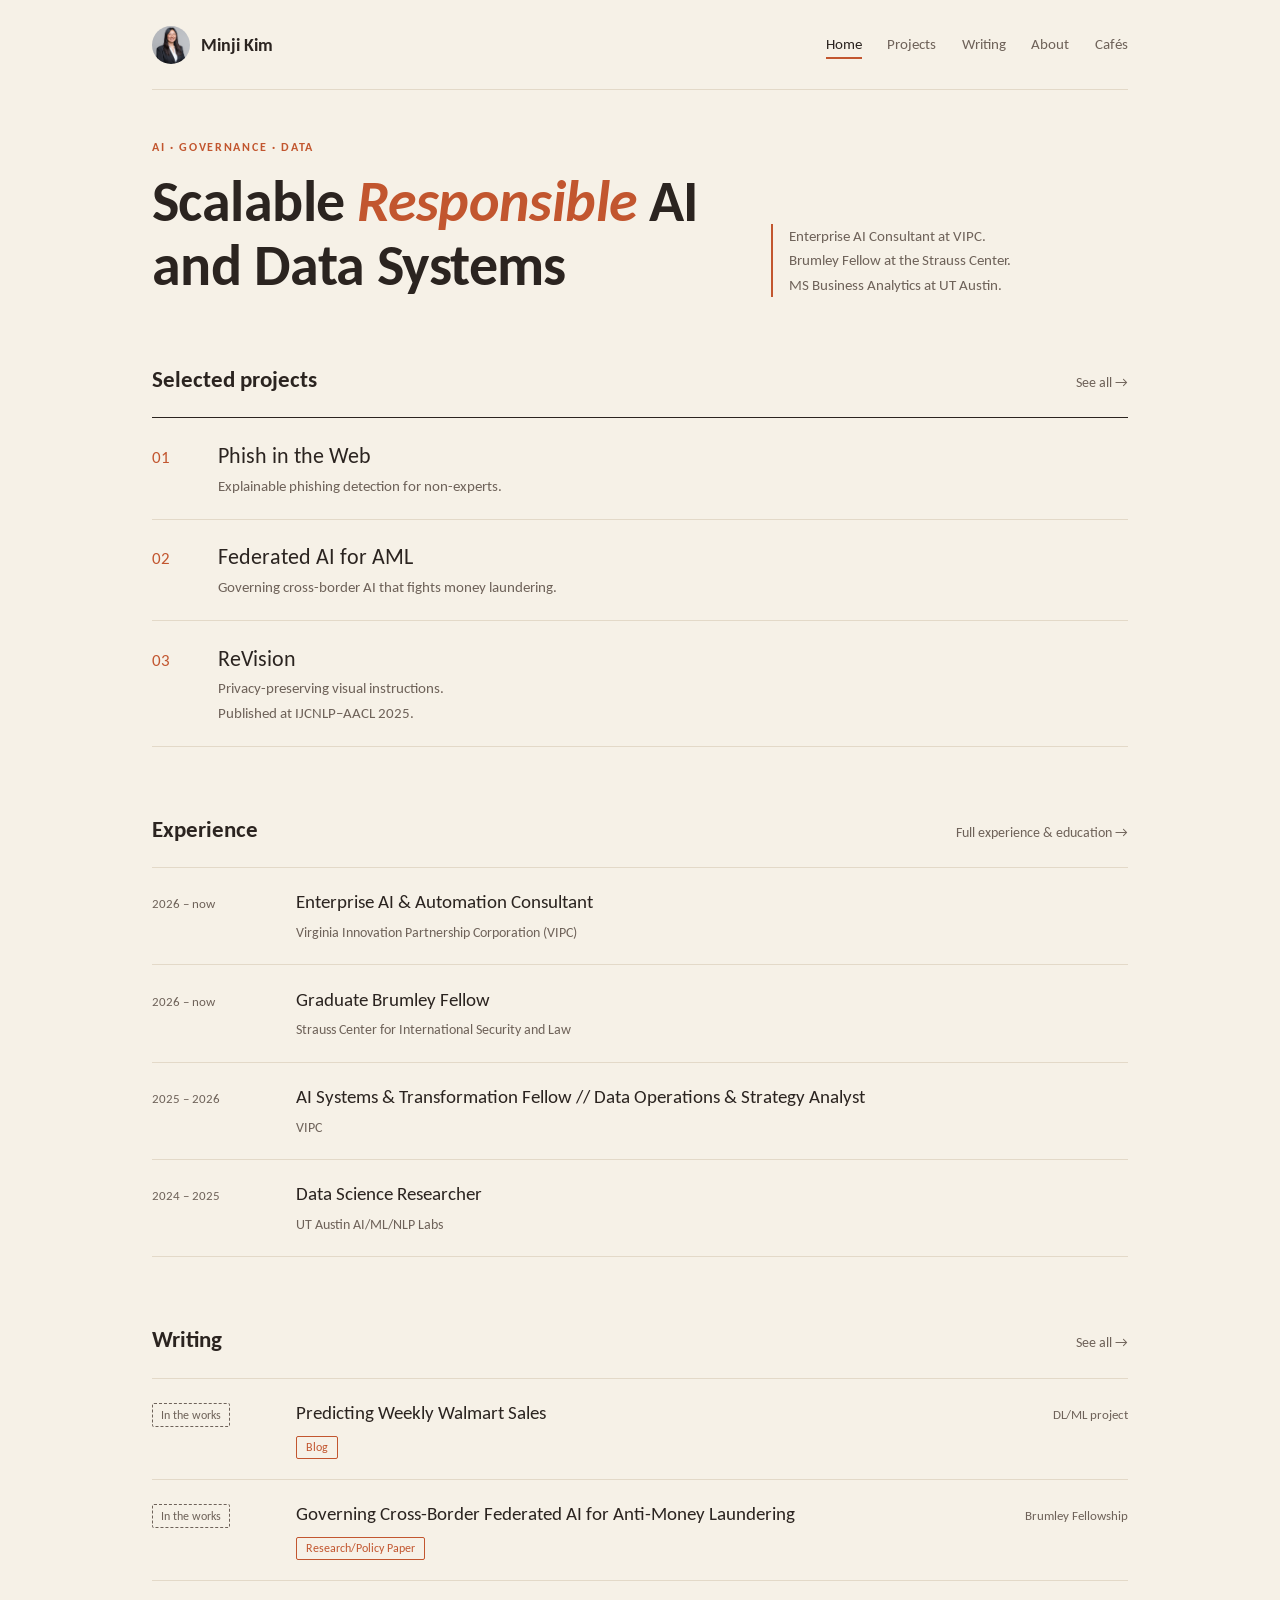
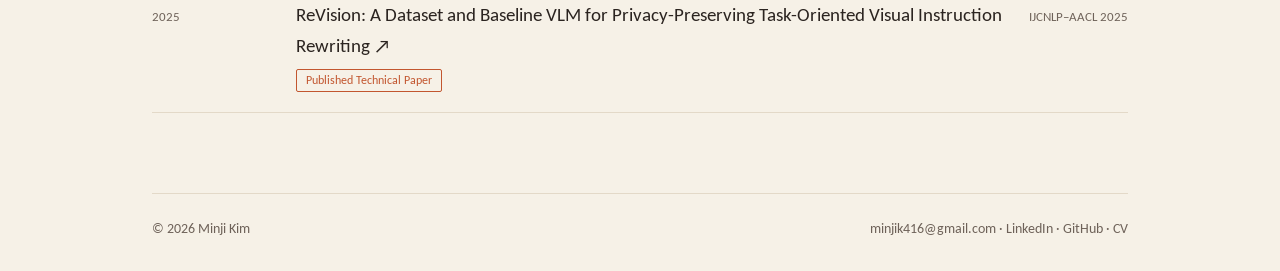
==== commit 6c60d23a: "Redesign site as multi-page Paper theme Split the single-page site into Home, Projects (with a page " ====
--- a/index.html
+++ b/index.html
@@ -1,913 +1,34 @@
 <!DOCTYPE html>
 <html lang="en">
 <head>
-  <meta charset="UTF-8" />
-  <meta name="viewport" content="width=device-width, initial-scale=1.0" />
-  <title>Minji Kim</title>
-  <link rel="icon" type="image/png" href="photo/teaicon.png" />
-  <style>
-    *, *::before, *::after { box-sizing: border-box; margin: 0; padding: 0; }
-
-    :root {
-      --bg: #0e1111;
-      --bg2: #141818;
-      --bg3: #1a1f1f;
-      --border: rgba(255,255,255,0.08);
-      --accent: #F2F0EF;
-      --accent-soft: #c8c4c0;
-      --accent-dim: rgba(242,240,239,0.07);
-      --text: #F2F0EF;
-      --text-soft: #b8b4b0;
-      --text-muted: #7a7672;
-      --white: #F2F0EF;
-      --sidebar-w: 290px;
-    }
-
-    html { scroll-behavior: smooth; }
-
-    body {
-      font-family: 'Calibri', sans-serif;
-      background: var(--bg);
-      color: var(--text);
-      font-size: 16px;
-      line-height: 1.7;
-      overflow-x: hidden;
-    }
-
-    .sidebar {
-      position: fixed; top: 0; left: 0;
-      width: var(--sidebar-w); height: 100vh;
-      background: var(--bg2);
-      border-right: 1px solid var(--border);
-      display: flex; flex-direction: column; justify-content: space-between;
-      padding: 3rem 2rem;
-      z-index: 100; overflow-y: auto;
-    }
-
-    .sidebar-photo {
-      width: 86px; height: 86px;
-      border-radius: 50%; object-fit: cover;
-      border: 2px solid var(--accent);
-      margin-bottom: 1.2rem; display: block;
-    }
-
-    .sidebar-name {
-      font-size: 1.25rem; font-weight: 700;
-      color: var(--white); text-decoration: none;
-      display: block; margin-bottom: 0.3rem;
-    }
-
-    .sidebar-title {
-      font-size: 0.78rem; color: var(--accent-soft);
-      margin-bottom: 2.5rem; line-height: 1.6;
-    }
-
-    .sidebar-nav { list-style: none; display: flex; flex-direction: column; gap: 0; }
-    .sidebar-nav li { display: flex; align-items: baseline; gap: 0.6rem; }
-    .sidebar-nav .num { font-size: 0.65rem; color: var(--accent); min-width: 18px; }
-
-    .sidebar-nav a {
-      text-decoration: none; font-size: 0.82rem; font-weight: 600;
-      letter-spacing: 0.08em; text-transform: uppercase; color: var(--text-soft);
-      transition: color 0.2s; padding: 0.4rem 0; display: block;
-    }
-
-    .sidebar-nav a:hover, .sidebar-nav a.active { color: var(--white); }
-
-    .sidebar-links { display: flex; flex-direction: column; gap: 0.5rem; margin-top: 2rem; }
-
-    .sidebar-link {
-      font-size: 0.78rem; color: var(--text-soft) !important;
-      text-decoration: none; letter-spacing: 0.04em; transition: color 0.2s;
-    }
-
-    .sidebar-link:hover { color: var(--accent-soft) !important; }
-
-    .main { margin-left: var(--sidebar-w); padding: 5rem 5rem 5rem 4rem; max-width: 860px; }
-
-    .content-section { margin-bottom: 6rem; }
-
-    .section-label {
-      font-size: 0.7rem; font-weight: 700; letter-spacing: 0.2em;
-      text-transform: uppercase; color: var(--accent); margin-bottom: 0.5rem;
-    }
-
-    h1 {
-      font-size: clamp(2rem, 4vw, 3.2rem); font-weight: 700;
-      color: var(--white); line-height: 1.1; margin-bottom: 0.3rem;
-    }
-
-    h1 em { font-style: italic; color: var(--accent-soft); }
-
-    h2 {
-      font-size: 1.4rem; font-weight: 700; color: var(--white);
-      margin-bottom: 2rem; padding-bottom: 0.6rem;
-      border-bottom: 1px solid var(--border); letter-spacing: 0.03em;
-    }
-
-    .hero-subtitle { font-size: 0.9rem; color: var(--accent-soft); margin-bottom: 1.8rem; letter-spacing: 0.04em; }
-
-    .hero-desc { font-size: 1rem; color: var(--text); max-width: 540px; margin-bottom: 2rem; line-height: 2; }
-
-    .hero-desc a { color: var(--accent-soft); text-decoration: underline; text-underline-offset: 3px; }
-
-    .pill-row { display: flex; flex-wrap: wrap; gap: 0.5rem; margin-bottom: 2rem; }
-
-    .pill {
-      padding: 0.25rem 0.8rem; border-radius: 3px;
-      font-size: 0.74rem; font-weight: 600; letter-spacing: 0.06em;
-      background: var(--accent-dim); color: var(--accent-soft);
-      border: 1px solid rgba(242,240,239,0.15);
-    }
-
-    .btn-row { display: flex; gap: 1rem; flex-wrap: wrap; }
-
-    .btn {
-      padding: 0.65rem 1.4rem; border-radius: 4px;
-      font-family: 'Calibri', sans-serif; font-size: 0.88rem; font-weight: 700;
-      letter-spacing: 0.06em; text-decoration: none; cursor: pointer;
-      transition: all 0.2s; border: none;
-    }
-
-    .btn-primary { background: var(--accent); color: #0e1111; }
-    .btn-primary:hover { background: #ffffff; }
-    .btn-outline { background: transparent; color: var(--text); border: 1.5px solid rgba(242,240,239,0.35); }
-    .btn-outline:hover { background: rgba(242,240,239,0.07); }
-
-    .about-text p { color: var(--text); margin-bottom: 1.2rem; font-size: 0.97rem; line-height: 1.9; }
-    .about-text a { color: var(--accent-soft); text-decoration: underline; text-underline-offset: 3px; }
-    .about-text em { color: var(--accent-soft); }
-
-    .about-cards { display: grid; grid-template-columns: 1fr 1fr; gap: 1rem; margin-top: 2.5rem; }
-
-    .about-card { background: var(--bg3); border: 1px solid var(--border); border-radius: 6px; padding: 1.2rem 1.4rem; }
-    .about-card-title { font-weight: 700; color: var(--accent-soft); font-size: 0.78rem; letter-spacing: 0.1em; text-transform: uppercase; margin-bottom: 0.3rem; }
-    .about-card-text { font-size: 0.83rem; color: var(--text-soft); }
-
-    .area-grid { display: grid; grid-template-columns: repeat(auto-fit, minmax(170px, 1fr)); gap: 0.8rem; margin-bottom: 2.5rem; }
-
-    .area-card { background: var(--bg3); border: 1px solid var(--border); border-radius: 4px; padding: 1rem; text-align: center; }
-    .area-title { font-size: 0.75rem; font-weight: 700; letter-spacing: 0.08em; text-transform: uppercase; color: var(--accent-soft); }
-
-    .pub-list { display: flex; flex-direction: column; }
-
-    .pub-item { padding: 1.8rem 0; border-bottom: 1px solid var(--border); }
-    .pub-item:first-child { border-top: 1px solid var(--border); }
-
-    .pub-tag { display: inline-block; font-size: 0.65rem; font-weight: 700; letter-spacing: 0.12em; text-transform: uppercase; padding: 0.15rem 0.6rem; border-radius: 3px; background: var(--accent-dim); color: var(--accent); margin-bottom: 0.6rem; }
-
-    .pub-title { font-size: 1rem; font-weight: 700; color: var(--white); margin-bottom: 0.3rem; line-height: 1.4; }
-    .pub-meta { font-size: 0.8rem; color: var(--accent-soft); margin-bottom: 0.5rem; }
-    .pub-desc { font-size: 0.9rem; color: var(--text-soft); line-height: 1.8; }
-    .pub-desc ul { padding-left: 1.2rem; display: flex; flex-direction: column; gap: 0.4rem; }
-    .pub-link { display: inline-block; margin-top: 0.6rem; font-size: 0.8rem; color: var(--accent); text-decoration: underline; text-underline-offset: 3px; }
-
-    .cv-grid { display: grid; grid-template-columns: 1fr 1fr; gap: 3.5rem; }
-
-    .cv-block h3 {
-      font-size: 0.78rem; font-weight: 700; letter-spacing: 0.15em;
-      text-transform: uppercase; color: var(--accent);
-      margin-bottom: 1.5rem; padding-bottom: 0.5rem; border-bottom: 1px solid var(--border);
-    }
-
-    .cv-entry { margin-bottom: 1.5rem; padding-left: 1rem; border-left: 2px solid rgba(242,240,239,0.18); }
-    .cv-entry-title { font-weight: 700; color: var(--white); font-size: 0.9rem; }
-    .cv-entry-sub { font-size: 0.8rem; color: var(--text-soft); margin-top: 0.2rem; line-height: 1.5; }
-    .cv-entry-date { font-size: 0.72rem; color: var(--accent); margin-top: 0.2rem; }
-    .cv-entry-link { font-size: 0.75rem; color: var(--accent-soft); text-decoration: underline; text-underline-offset: 3px; margin-top: 0.2rem; display: inline-block; }
-
-    .course-grid { display: grid; grid-template-columns: 1fr 1fr; gap: 0.8rem; }
-
-    .course-card {
-      background: var(--bg3); border: 1px solid var(--border); border-radius: 6px;
-      padding: 1rem 1.2rem; text-decoration: none;
-      transition: border-color 0.2s, transform 0.2s; display: block;
-    }
-
-    .course-card:hover { border-color: rgba(242,240,239,0.32); transform: translateY(-1px); }
-
-    .course-tag { font-size: 0.65rem; font-weight: 700; letter-spacing: 0.1em; text-transform: uppercase; color: var(--accent); margin-bottom: 0.3rem; }
-    .course-name { font-size: 0.9rem; font-weight: 700; color: var(--white); line-height: 1.4; margin-bottom: 0.2rem; }
-    .course-meta { font-size: 0.75rem; color: var(--text-soft); }
-
-    .cert-list { display: flex; flex-direction: column; gap: 0.8rem; }
-
-    .cert-item {
-      background: var(--bg3); border: 1px solid var(--border); border-radius: 6px;
-      padding: 1rem 1.2rem; display: flex; justify-content: space-between; align-items: center;
-    }
-
-    .cert-name { font-size: 0.9rem; font-weight: 700; color: var(--white); }
-    .cert-issuer { font-size: 0.78rem; color: var(--text-soft); margin-top: 0.1rem; }
-    .cert-badge { font-size: 0.7rem; font-weight: 700; letter-spacing: 0.08em; text-transform: uppercase; padding: 0.2rem 0.6rem; border-radius: 3px; background: rgba(74,200,100,0.1); color: #7de0a0; border: 1px solid rgba(74,200,100,0.2); white-space: nowrap; }
-
-    .cafe-intro { background: var(--bg3); border: 1px solid var(--border); border-radius: 6px; padding: 1.3rem 1.6rem; margin-bottom: 2rem; font-size: 0.9rem; color: var(--text-soft); }
-    .cafe-intro strong { color: var(--accent-soft); }
-
-    .cafe-tabs { display: flex; gap: 0.5rem; margin-bottom: 2rem; flex-wrap: wrap; }
-
-    .cafe-tab {
-      padding: 0.35rem 1rem; border-radius: 3px;
-      font-size: 0.76rem; font-weight: 700; letter-spacing: 0.06em; text-transform: uppercase;
-      cursor: pointer; border: 1px solid rgba(242,240,239,0.18);
-      background: transparent; color: var(--text-soft);
-      font-family: 'Calibri', sans-serif; transition: all 0.2s;
-    }
-
-    .cafe-tab.active, .cafe-tab:hover { background: var(--accent); color: var(--bg); border-color: var(--accent); }
-
-    .cafe-grid-cards { display: grid; grid-template-columns: repeat(auto-fill, minmax(270px, 1fr)); gap: 1.2rem; margin-bottom: 2.5rem; }
-
-    .cafe-card { background: var(--bg3); border: 1px solid var(--border); border-radius: 6px; overflow: hidden; transition: border-color 0.2s, transform 0.2s; }
-    .cafe-card:hover { border-color: rgba(242,240,239,0.28); transform: translateY(-2px); }
-
-    .cafe-img { width: 100%; height: 160px; background: var(--bg2); display: flex; align-items: center; justify-content: center; font-size: 2.5rem; overflow: hidden; }
-    .cafe-img img { width: 100%; height: 100%; object-fit: cover; cursor: pointer; }
-    .cafe-body { padding: 1rem 1.2rem; }
-    .cafe-name { font-weight: 700; color: var(--white); font-size: 0.95rem; margin-bottom: 0.2rem; }
-    .cafe-loc { font-size: 0.76rem; color: var(--accent); margin-bottom: 0.5rem; }
-    .stars { color: var(--accent-soft); font-size: 0.9rem; margin-bottom: 0.5rem; }
-    .star-empty { color: rgba(242,240,239,0.15); }
-    .cafe-review { font-size: 0.83rem; color: var(--text-soft); line-height: 1.6; font-style: italic; }
-    .cafe-tags { display: flex; gap: 0.3rem; flex-wrap: wrap; margin-top: 0.7rem; }
-    .cafe-tag { font-size: 0.68rem; padding: 0.1rem 0.5rem; border-radius: 2px; background: var(--accent-dim); color: var(--accent-soft); border: 1px solid rgba(242,240,239,0.07); }
-
-    .suggest-wrap { background: var(--bg3); border: 1px solid var(--border); border-radius: 6px; padding: 2rem; }
-    .suggest-wrap h3 { font-size: 0.85rem; font-weight: 700; letter-spacing: 0.1em; text-transform: uppercase; color: var(--accent-soft); margin-bottom: 0.4rem; }
-    .suggest-wrap > p { font-size: 0.88rem; color: var(--text-soft); margin-bottom: 1.4rem; }
-
-    .form-grid { display: grid; grid-template-columns: 1fr 1fr; gap: 0.8rem; }
-    .form-field { display: flex; flex-direction: column; gap: 0.3rem; }
-    .form-field.full { grid-column: 1 / -1; }
-    .form-field label { font-size: 0.72rem; font-weight: 700; letter-spacing: 0.1em; text-transform: uppercase; color: var(--text-soft); }
-
-    .form-field input, .form-field textarea {
-      padding: 0.6rem 0.9rem; border-radius: 4px;
-      border: 1px solid rgba(242,240,239,0.15);
-      background: rgba(0,0,0,0.3); font-family: 'Calibri', sans-serif;
-      font-size: 0.9rem; color: var(--text); transition: border-color 0.2s; outline: none;
-    }
-
-    .form-field input:focus, .form-field textarea:focus { border-color: var(--accent); }
-    .form-field textarea { resize: vertical; min-height: 80px; }
-
-    .star-picker { display: flex; gap: 0.4rem; margin-top: 0.2rem; }
-    .star-btn { font-size: 1.2rem; cursor: pointer; background: none; border: none; color: rgba(242,240,239,0.15); transition: color 0.15s; padding: 0; }
-    .star-btn.lit { color: var(--accent-soft); }
-
-    .submit-row { margin-top: 1.2rem; display: flex; justify-content: flex-end; }
-
-    .success-banner { display: none; background: rgba(74,200,100,0.08); border: 1px solid rgba(74,200,100,0.25); border-radius: 4px; padding: 0.8rem 1rem; font-size: 0.88rem; color: #7de0a0; margin-top: 0.8rem; }
-
-    .contact-grid { display: grid; grid-template-columns: 1fr 1fr; gap: 4rem; align-items: start; }
-    .contact-info p { font-size: 0.95rem; color: var(--text-soft); margin-bottom: 1.5rem; line-height: 1.9; }
-
-    .contact-links { display: flex; flex-direction: column; }
-
-    .contact-link {
-      display: flex; align-items: center; gap: 0.8rem;
-      text-decoration: none; color: var(--text-soft) !important;
-      font-size: 0.9rem; transition: color 0.2s;
-      padding: 0.7rem 0; border-bottom: 1px solid var(--border);
-    }
-
-    .contact-link:hover { color: var(--accent-soft) !important; }
-    .contact-link-icon { font-size: 1rem; width: 20px; text-align: center; flex-shrink: 0; }
-
-    .contact-form { background: var(--bg3); border: 1px solid var(--border); border-radius: 6px; padding: 1.8rem; }
-    .contact-form h3 { font-size: 0.8rem; font-weight: 700; letter-spacing: 0.12em; text-transform: uppercase; color: var(--accent-soft); margin-bottom: 1.2rem; }
-
-    #lightbox { display: none; position: fixed; inset: 0; background: rgba(0,0,0,0.92); z-index: 999; align-items: center; justify-content: center; flex-direction: column; gap: 1rem; }
-
-    .footer { margin-left: var(--sidebar-w); padding: 2rem 4rem; border-top: 1px solid var(--border); font-size: 0.75rem; color: var(--text-muted); letter-spacing: 0.05em; }
-
-    @media (max-width: 860px) {
-      .sidebar { position: relative; width: 100%; height: auto; flex-direction: column; padding: 1.5rem 2rem; border-right: none; border-bottom: 1px solid var(--border); }
-      .sidebar-nav { flex-direction: row; flex-wrap: wrap; gap: 0.5rem; }
-      .sidebar-nav .num { display: none; }
-      .main { margin-left: 0; padding: 3rem 2rem; }
-      .footer { margin-left: 0; padding: 1.5rem 2rem; }
-      .about-cards, .cv-grid, .contact-grid, .course-grid { grid-template-columns: 1fr; gap: 1.5rem; }
-      .form-grid { grid-template-columns: 1fr; }
-    }
-
-    .reveal { opacity: 0; transform: translateY(20px); transition: opacity 0.5s ease, transform 0.5s ease; }
-    .reveal.visible { opacity: 1; transform: none; }
-
-    ::-webkit-scrollbar { width: 5px; }
-    ::-webkit-scrollbar-track { background: var(--bg); }
-    ::-webkit-scrollbar-thumb { background: rgba(242,240,239,0.15); border-radius: 3px; }
-  </style>
+<meta charset="UTF-8">
+<meta name="viewport" content="width=device-width, initial-scale=1.0">
+<title>Minji Kim</title>
+<meta name="description" content="I build AI and data systems that work for people, then figure out how to govern them.">
+<link rel="icon" type="image/png" href="/photo/teaicon.png">
+<link rel="stylesheet" href="https://fonts.googleapis.com/css2?family=Carlito:ital,wght@0,400;0,700;1,400&display=swap">
+<link rel="stylesheet" href="/style.css">
 </head>
 <body>
+<div class="wrap">
+<nav class="top">
+  <a class="me" href="/"><img src="/photo/Minji%20Headshot.png" alt="">Minji Kim</a>
+  <div class="links"><a href="/" class="on">Home</a><a href="/projects/">Projects</a><a href="/writing/">Writing</a><a href="/about/">About</a><a href="/cafes/">Cafés</a></div>
+</nav>
+<main>
 
-<aside class="sidebar">
-  <div>
-    <img class="sidebar-photo" src="photo/Minji Headshot.png" alt="Minji Kim" />
-    <a href="#home" class="sidebar-name">Minji Kim</a>
-    <p class="sidebar-title">Enterprise AI &amp; Automation Consultant · Brumley Graduate Fellow<br>VIPC · Strauss Center · UT Austin McCombs</p>
-    <nav>
-      <ul class="sidebar-nav">
-        <li><span class="num">01</span><a href="#about">About</a></li>
-        <li><span class="num">02</span><a href="#research">Research</a></li>
-        <li><span class="num">03</span><a href="#cv">CV</a></li>
-        <li><span class="num">04</span><a href="#courses">Courses</a></li>
-        <li><span class="num">05</span><a href="#cafes">Cafés</a></li>
-        <li><span class="num">06</span><a href="#contact">Contact</a></li>
-      </ul>
-    </nav>
-  </div>
-  <div>
-    <div class="sidebar-links">
-      <a href="mailto:minjik416@gmail.com" class="sidebar-link">minjik416@gmail.com</a>
-      <a href="https://www.linkedin.com/in/minjikimut" target="_blank" class="sidebar-link">LinkedIn ↗</a>
-      <a href="https://github.com/mk43275" target="_blank" class="sidebar-link">GitHub ↗</a>
-      <a href="photo/Minji Kim CV.pdf" target="_blank" class="sidebar-link">CV (PDF) ↗</a>
-    </div>
-  </div>
-</aside>
-
-<main class="main">
-
-  <!-- HOME -->
-  <div id="home" class="content-section">
-    <p class="section-label">Portfolio</p>
-    <h1>Minji Kim</h1>
-    <p class="hero-subtitle">Enterprise AI &amp; Automation Consultant @ <a href="https://vipc.org" target="_blank" style="color:var(--accent-soft);text-decoration:underline;text-underline-offset:3px;">VIPC</a> · Brumley Graduate Fellow @ <a href="https://www.strausscenter.org" target="_blank" style="color:var(--accent-soft);text-decoration:underline;text-underline-offset:3px;">Strauss Center</a></p>
-    <div class="pill-row">
-      <span class="pill">Responsible AI</span>
-      <span class="pill">AI Governance</span>
-      <span class="pill">Data Engineering</span>
-      <span class="pill">AI &amp; Automation</span>
-      <span class="pill">Human-Centered Design</span>
-    </div>
-    <div class="btn-row">
-      <a href="#research" class="btn btn-primary">View My Work</a>
-      <a href="#contact" class="btn btn-outline">Get in Touch</a>
-    </div>
-  </div>
-
-  <!-- ABOUT -->
-  <div id="about" class="content-section reveal">
-    <p class="section-label">About</p>
-    <h2>About Me</h2>
-    <div class="about-text">
-      <p>Hello, I am Minji! I work at the intersection of people, technology, and information, dedicated to creating systems and designs that work <em>for</em> people. My focus is on building solutions that promote equitable access to resources, and I work on procuring and deploying technology that is accountable, inclusive, and built for the communities it serves to expand opportunities.</p>
-      <p>Currently, I am an Enterprise AI &amp; Automation Consultant at <a href="https://vipc.org" target="_blank">VIPC</a>, where I lead AI tool intake and approval and deploy AI agents that automate document generation, validation, and compliance review across divisions. I am also a Brumley Graduate Fellow at the <a href="https://www.strausscenter.org" target="_blank">Strauss Center for International Security and Law</a>, researching governance for cross-border federated AI in financial crime detection, and an M.S. in Business Analytics candidate at UT Austin's McCombs School of Business.</p>
-    </div>
-    <div class="about-cards">
-      <div class="about-card">
-        <div class="about-card-title">Education</div>
-        <div class="about-card-text">MS Business Analytics @ UT Austin McCombs (Expected May 2027)<br>BS Human-Centered Data Science (GPA: 3.9) @ UT Austin<br>Minor: Risk Management, Programming &amp; Computation</div>
-      </div>
-      <div class="about-card">
-        <div class="about-card-title">Current Role</div>
-        <div class="about-card-text">Enterprise AI &amp; Automation Consultant @ Virginia Innovation Partnership Corporation<br>Graduate Brumley Fellow @ Strauss Center</div>
-      </div>
-      <div class="about-card">
-        <div class="about-card-title">Interests</div>
-        <div class="about-card-text">Responsible AI · HCI · Accessible &amp; Inclusive Design · Social Justice · Food · Cats</div>
-      </div>
-      <div class="about-card">
-        <div class="about-card-title">Honors &amp; Involvement</div>
-        <div class="about-card-text">ASPA AI Panelist · NobleReach AI Scholar · Girl Security National Security Fellow · Cyber 9/12 Semi-Finalist</div>
-      </div>
-    </div>
-  </div>
-
-  <!-- RESEARCH -->
-  <div id="research" class="content-section reveal">
-    <p class="section-label">Research &amp; Work</p>
-    <h2>Projects &amp; Publications</h2>
-    <div class="area-grid">
-      <div class="area-card"><div class="area-title">AI Systems</div></div>
-      <div class="area-card"><div class="area-title">AI Governance</div></div>
-      <div class="area-card"><div class="area-title">Data Analytics</div></div>
-      <div class="area-card"><div class="area-title">Human-Centered Design</div></div>
-      <div class="area-card"><div class="area-title">Cybersecurity</div></div>
-    </div>
-    <div class="pub-list">
-      <div class="pub-item">
-        <span class="pub-tag">Publication</span>
-        <div class="pub-title">ReVision: A Dataset and Baseline VLM for Privacy-Preserving Task-Oriented Visual Instruction Rewriting</div>
-        <div class="pub-meta">Mishra, A., Noh, R., Fu, H., Li, M., Kim, M. · IJCNLP–AACL 2025, Mumbai, India</div>
-        <div class="pub-desc">
-          <ul>
-            <li>Introduced a novel dataset and vision-language model baseline for rewriting visual instructions while preserving user privacy, advancing responsible deployment of multimodal AI.</li>
-            <li>Conducted as part of the AI/ML/NLP Labs research experience at UT Austin (Aug 2024 – Sep 2025).</li>
-            <li>Supported by the UT Austin Undergraduate Research Fellowship ($7,500 in funding).</li>
-          </ul>
-        </div>
-        <a href="https://arxiv.org/abs/2502.14780" target="_blank" class="pub-link">arXiv:2502.14780 ↗</a>
-      </div>
-      <div class="pub-item">
-        <span class="pub-tag">Research</span>
-        <div class="pub-title">Governing Cross-Border Federated AI for Anti-Money Laundering</div>
-        <div class="pub-meta">Brumley Graduate Fellowship · Strauss Center for International Security and Law · 2026 – Present</div>
-        <div class="pub-desc">
-          <ul>
-            <li>Leading comparative analysis of AML information sharing, data protection, and AI oversight requirements across 4+ jurisdictions.</li>
-            <li>Designing a federated learning proof-of-concept that benchmarks independent, centralized, and federated AML models to surface governance trade-offs.</li>
-            <li>Proposing an interoperable governance framework covering accountability, model auditability, privacy, and regulator access, aligned with financial sector cybersecurity standards in partnership with the Cyber Risk Institute.</li>
-          </ul>
-        </div>
-      </div>
-      <div class="pub-item">
-        <span class="pub-tag">Project</span>
-        <div class="pub-title">Prolific Researcher Commercialization Dashboard</div>
-        <div class="pub-meta">Virginia Innovation Partnership Corporation · 2025 – 2026</div>
-        <div class="pub-desc">
-          <ul>
-            <li>Built a vector-powered research intelligence platform on AWS processing 200K+ publication records.</li>
-            <li>Maps researcher pipelines and identifies commercialization opportunities across Virginia's university and higher education labs.</li>
-            <li>Bridges the gap between academic innovation and market pathways for Virginia's startup ecosystem.</li>
-          </ul>
-        </div>
-      </div>
-      <div class="pub-item">
-        <span class="pub-tag">Project</span>
-        <div class="pub-title">Safer City for Pittsburgh</div>
-        <div class="pub-meta">Spring 2025</div>
-        <div class="pub-desc">
-          <ul>
-            <li>Analyzed 4,000+ property records with Pandas and Matplotlib to identify property deterioration patterns across Pittsburgh.</li>
-            <li>Filled gaps in the original dataset by consolidating 100K+ external records, then validated it for risk modeling.</li>
-            <li>Joined property and geospatial data into interactive Power BI maps of deterioration hotspots, presenting mitigation recommendations to the city's Chief Data Officer.</li>
-          </ul>
-        </div>
-      </div>
-      <div class="pub-item">
-        <span class="pub-tag">Project</span>
-        <div class="pub-title">Less Annoying Robo Caller: Multimodal Emotion Recognition</div>
-        <div class="pub-meta">Spring 2025</div>
-        <div class="pub-desc">
-          <ul>
-            <li>Designed a multimodal emotion recognition system combining speech audio and ASR-derived text.</li>
-            <li>Trained a late-fusion model on 7,400+ audio files, boosting classification accuracy by 30% over unimodal baselines.</li>
-            <li>Built a prototype processing live voice inputs to evaluate real-time model performance.</li>
-          </ul>
-        </div>
-      </div>
-      <div class="pub-item">
-        <span class="pub-tag">Project</span>
-        <div class="pub-title">Phish in the Web: ML Phishing Website Detection</div>
-        <div class="pub-meta">Spring 2024</div>
-        <div class="pub-desc">
-          <ul>
-            <li>Built a phishing website detector trained on 10,000+ URLs, reaching 98% accuracy after comparing 6+ classification models.</li>
-            <li>Narrowed 50 features to 13 to make model decisions explainable and reduce false positives that would block legitimate sites.</li>
-            <li>Designed a real-time URL checker that lets non-technical users flag suspicious links before clicking, refined through usability testing.</li>
-          </ul>
-        </div>
-      </div>
-    </div>
-    <div style="margin-top:2rem;">
-      <a href="photo/Minji Kim CV.pdf" target="_blank" class="btn btn-outline">View Full CV →</a>
-    </div>
-  </div>
-
-  <!-- CV -->
-  <div id="cv" class="content-section reveal">
-    <p class="section-label">Curriculum Vitae</p>
-    <h2>Experience &amp; Education</h2>
-    <div class="cv-grid">
-      <div class="cv-block">
-        <h3>Education</h3>
-        <div class="cv-entry">
-          <div class="cv-entry-title">MS Business Analytics</div>
-          <div class="cv-entry-sub">UT Austin · McCombs School of Business</div>
-          <div class="cv-entry-date">Expected May 2027</div>
-        </div>
-        <div class="cv-entry">
-          <div class="cv-entry-title">BS Human-Centered Data Science · GPA: 3.9</div>
-          <div class="cv-entry-sub">UT Austin · College of Natural Sciences (School of Information)<br>Minor: Risk Management, Programming &amp; Computation</div>
-          <div class="cv-entry-date">May 2026</div>
-        </div>
-
-        <h3 style="margin-top:2.5rem;">Experience</h3>
-        <div class="cv-entry">
-          <div class="cv-entry-title">Enterprise AI &amp; Automation Consultant</div>
-          <div class="cv-entry-sub">Virginia Innovation Partnership Corporation (VIPC) · Richmond, VA<br>AI tool intake and approval · AI agents across 4+ divisions · JLARC validation agents (20% of workflow automated, 30% faster review)</div>
-          <div class="cv-entry-date">Sep 2026 – Present</div>
-        </div>
-        <div class="cv-entry">
-          <div class="cv-entry-title">Graduate Brumley Fellow</div>
-          <div class="cv-entry-sub">Strauss Center for International Security and Law · Austin, TX<br>Governance of cross-border federated AI for anti-money laundering</div>
-          <div class="cv-entry-date">Jul 2026 – Present</div>
-        </div>
-        <div class="cv-entry">
-          <div class="cv-entry-title">AI Systems &amp; Transformation Fellow</div>
-          <div class="cv-entry-sub">Virginia Innovation Partnership Corporation (VIPC) · Richmond, VA<br>Responsible AI and data governance policy · AI governance controls · AWS research intelligence platform · AI chatbot (500+ monthly users)</div>
-          <div class="cv-entry-date">Sep 2025 – Sep 2026</div>
-        </div>
-        <div class="cv-entry">
-          <div class="cv-entry-title">Data Operations &amp; Strategy Analyst</div>
-          <div class="cv-entry-sub">Virginia Innovation Partnership Corporation (VIPC) · Richmond, VA<br>AI analytics platform tracking 2,000+ companies · legacy system consolidation saving 7,000+ hours annually</div>
-          <div class="cv-entry-date">Sep 2025 – Sep 2026</div>
-        </div>
-        <div class="cv-entry">
-          <div class="cv-entry-title">SOC Analyst</div>
-          <div class="cv-entry-sub">UT Regional Security Operations Center · Austin, TX</div>
-          <div class="cv-entry-date">Mar 2025 – Sep 2025</div>
-        </div>
-        <div class="cv-entry">
-          <div class="cv-entry-title">Data Science Researcher</div>
-          <div class="cv-entry-sub">AI/ML/NLP Labs · Austin, TX</div>
-          <div class="cv-entry-date">Aug 2024 – Sep 2025</div>
-        </div>
-        <div class="cv-entry">
-          <div class="cv-entry-title">Undergraduate Associate Researcher</div>
-          <div class="cv-entry-sub">UT Austin iSchool Labs · Austin, TX</div>
-          <div class="cv-entry-date">Sep 2024 – Apr 2025</div>
-        </div>
-        <div class="cv-entry">
-          <div class="cv-entry-title">Cybersecurity Consultant</div>
-          <div class="cv-entry-sub">Texas Cybersecurity Clinic · Austin, TX<br>NIST-based assessment, security governance policies, and City Council briefing for Devine, TX</div>
-          <div class="cv-entry-date">Aug 2024 – Sep 2025</div>
-        </div>
-        <div class="cv-entry">
-          <div class="cv-entry-title">Transformation Analyst</div>
-          <div class="cv-entry-sub">LOE Cosmetics · Austin, TX<br>AI adoption across 3+ divisions · demand forecasting (10% lower inventory costs)</div>
-          <div class="cv-entry-date">Nov 2023 – Aug 2024</div>
-        </div>
-      </div>
-
-      <div class="cv-block">
-        <h3>Leadership</h3>
-        <div class="cv-entry">
-          <div class="cv-entry-title">President · Girls Who Code</div>
-          <div class="cv-entry-sub">Founded UT Austin GWC Mentorship Program · 200+ members · raised $7,500+</div>
-          <div class="cv-entry-date">Spring 2023 – Fall 2025</div>
-        </div>
-        <div class="cv-entry">
-          <div class="cv-entry-title">President · Informatics Undergraduate Student Council</div>
-          <div class="cv-entry-sub">Mentorship program · interdisciplinary programming across schools</div>
-          <div class="cv-entry-date">Spring 2023 – Fall 2025</div>
-        </div>
-        <div class="cv-entry">
-          <div class="cv-entry-title">Member · Responsible AI Institute (RAII)</div>
-          <div class="cv-entry-sub">AI governance, policy &amp; risk management · U.S. and EU regulatory contexts</div>
-          <div class="cv-entry-date">Fall 2025 – Present</div>
-        </div>
-
-        <h3 style="margin-top:2.5rem;">Honors &amp; Involvement</h3>
-        <div class="cv-entry">
-          <div class="cv-entry-title">AI Panelist</div>
-          <div class="cv-entry-sub">American Society for Public Administration (ASPA) · National webinar panel on responsible AI adoption in rural public service delivery</div>
-          <div class="cv-entry-date">July 2026</div>
-        </div>
-        <div class="cv-entry">
-          <div class="cv-entry-title">National Security Fellow</div>
-          <div class="cv-entry-sub">Girl Security · National security, emerging technology &amp; AI ethics</div>
-          <div class="cv-entry-date">October 2025</div>
-          <a href="https://www.girlsecurity.org/" target="_blank" class="cv-entry-link">girlsecurity.org ↗</a>
-        </div>
-        <div class="cv-entry">
-          <div class="cv-entry-title">NobleReach AI Scholar</div>
-          <div class="cv-entry-sub">Technology implementation across public and private partners for mission-driven organizations</div>
-          <div class="cv-entry-date">August 2025</div>
-          <a href="https://noblereachfoundation.org/" target="_blank" class="cv-entry-link">noblereachfoundation.org ↗</a>
-        </div>
-        <div class="cv-entry">
-          <div class="cv-entry-title">Cyber 9/12 Strategy Challenge · Semi-Finalist</div>
-          <div class="cv-entry-sub">Atlantic Council · 4th (Washington, DC) &amp; 6th (Austin, TX)</div>
-          <div class="cv-entry-date">February 2025</div>
-          <a href="https://www.atlanticcouncil.org/programs/cyber-statecraft-initiative/cyber-912/" target="_blank" class="cv-entry-link">atlanticcouncil.org ↗</a>
-        </div>
-        <div class="cv-entry">
-          <div class="cv-entry-title">Undergraduate Research Fellowship</div>
-          <div class="cv-entry-sub">University of Texas at Austin · Privacy-preserving on-device VLMs</div>
-          <div class="cv-entry-date">November 2024</div>
-        </div>
-        <div class="cv-entry">
-          <div class="cv-entry-title">University Honors</div>
-          <div class="cv-entry-sub">University of Texas at Austin</div>
-          <div class="cv-entry-date">2023</div>
-        </div>
-
-        <h3 style="margin-top:2.5rem;">Skills</h3>
-        <div class="cv-entry">
-          <div class="cv-entry-title">Programming &amp; Platforms</div>
-          <div class="cv-entry-sub">Python · SQL · R · JavaScript · HTML/CSS · Swift · Git/GitHub · Jupyter · Linux · Docker</div>
-        </div>
-        <div class="cv-entry">
-          <div class="cv-entry-title">Data, BI &amp; Cloud</div>
-          <div class="cv-entry-sub">AWS · Azure · GCP · Snowflake · Apache Spark · Apache Airflow · Elasticsearch · ETL Pipelines · Tableau · Power BI · Apache Superset · APIs · Data Modeling</div>
-        </div>
-        <div class="cv-entry">
-          <div class="cv-entry-title">AI / ML / NLP</div>
-          <div class="cv-entry-sub">PyTorch · TensorFlow · Scikit-learn · Hugging Face Transformers · OpenAI &amp; Anthropic APIs · LLMs · NLP · Gurobi</div>
-        </div>
-
-        <div class="cv-entry">
-          <div class="cv-entry-title">Governance &amp; Security</div>
-          <div class="cv-entry-sub">Role-based access control · Audit logging · Data validation · NIST Cybersecurity Framework · FATF guidance</div>
-        </div>
-
-        <div style="margin-top:2rem;">
-          <a href="photo/Minji Kim CV.pdf" target="_blank" class="btn btn-primary" style="display:inline-block;">Download Full CV (PDF)</a>
-        </div>
-      </div>
-    </div>
-  </div>
-
-  <!-- COURSES -->
-  <div id="courses" class="content-section reveal">
-    <p class="section-label">Coursework</p>
-    <h2>Courses</h2>
-    <div class="course-grid">
-      <a href="https://www.ischool.utexas.edu/programs/undergraduate/courses/human-centered-data-science" target="_blank" class="course-card">
-        <div class="course-tag">iSchool · Completed</div>
-        <div class="course-name">Human-Centered Data Science</div>
-        <div class="course-meta">UT Austin · School of Information</div>
-      </a>
-      <a href="https://www.ischool.utexas.edu/" target="_blank" class="course-card">
-        <div class="course-tag">iSchool · Completed</div>
-        <div class="course-name">Research Methods for Informatics</div>
-        <div class="course-meta">UT Austin · School of Information</div>
-      </a>
-      <a href="https://www.ischool.utexas.edu/" target="_blank" class="course-card">
-        <div class="course-tag">iSchool · Completed</div>
-        <div class="course-name">Applied Machine Learning</div>
-        <div class="course-meta">UT Austin · School of Information</div>
-      </a>
-      <a href="https://www.ischool.utexas.edu/" target="_blank" class="course-card">
-        <div class="course-tag">iSchool · Completed</div>
-        <div class="course-name">Deep Learning &amp; Multimodal Systems</div>
-        <div class="course-meta">UT Austin · School of Information</div>
-      </a>
-      <a href="https://www.ischool.utexas.edu/" target="_blank" class="course-card">
-        <div class="course-tag">iSchool · Completed</div>
-        <div class="course-name">Natural Language Processing</div>
-        <div class="course-meta">UT Austin · School of Information</div>
-      </a>
-      <a href="https://www.ischool.utexas.edu/" target="_blank" class="course-card">
-        <div class="course-tag">iSchool · Completed</div>
-        <div class="course-name">User Experience Design</div>
-        <div class="course-meta">UT Austin · School of Information</div>
-      </a>
-      <a href="https://www.ischool.utexas.edu/" target="_blank" class="course-card">
-        <div class="course-tag">iSchool · Completed</div>
-        <div class="course-name">Applied Cybersecurity Foundations</div>
-        <div class="course-meta">UT Austin · School of Information</div>
-      </a>
-      <a href="https://www.mccombs.utexas.edu/graduate/specialized-masters/ms-business-analytics/" target="_blank" class="course-card">
-        <div class="course-tag">McCombs · In Progress</div>
-        <div class="course-name">MS Business Analytics Coursework</div>
-        <div class="course-meta">UT Austin · McCombs School of Business</div>
-      </a>
-    </div>
-
-    <h3 style="font-size:0.78rem;font-weight:700;letter-spacing:0.15em;text-transform:uppercase;color:var(--accent);margin:2.5rem 0 1.5rem;padding-bottom:0.5rem;border-bottom:1px solid var(--border);">Certifications</h3>
-    <div class="cert-list">
-      <div class="cert-item">
-        <div>
-          <div class="cert-name">Google Cybersecurity Professional Certificate</div>
-          <div class="cert-issuer">Coursera · 6 modules completed</div>
-        </div>
-        <span class="cert-badge">Completed</span>
-      </div>
-      <div class="cert-item">
-        <div>
-          <div class="cert-name">Hack The Box — OS Fundamentals</div>
-          <div class="cert-issuer">Hack The Box</div>
-        </div>
-        <span class="cert-badge">Completed</span>
-      </div>
-    </div>
-  </div>
-
-  <!-- CAFÉS -->
-  <div id="cafes" class="content-section reveal">
-    <p class="section-label">Foodie Diary</p>
-    <h2>Cafe Reviews</h2>
-    <div class="cafe-intro">
-      <strong>My Cafe Guide</strong> — Feel free to suggest new ones or reach out if you disagree with my review!
-    </div>
-    <div class="cafe-tabs">
-      <button class="cafe-tab active" onclick="filterCafe('all', this)">All</button>
-      <button class="cafe-tab" onclick="filterCafe('austin', this)">Austin, TX</button>
-      <button class="cafe-tab" onclick="filterCafe('virginia', this)">Virginia / DMV</button>
-      <button class="cafe-tab" onclick="filterCafe('new york', this)">New York</button>
-      <button class="cafe-tab" onclick="filterCafe('other', this)">Other</button>
-    </div>
-    <div class="cafe-grid-cards" id="cafe-grid"></div>
-    <div class="suggest-wrap">
-      <h3>Suggest a Café</h3>
-      <p>Know a spot I should try? Fill in the form and I'll check it out!</p>
-      <div class="form-grid">
-        <div class="form-field">
-          <label>Café Name</label>
-          <input type="text" id="sug-name" placeholder="e.g. Houndstooth Coffee" />
-        </div>
-        <div class="form-field">
-          <label>City / Location</label>
-          <input type="text" id="sug-loc" placeholder="e.g. Austin, TX" />
-        </div>
-        <div class="form-field full">
-          <label>Why should I go?</label>
-          <textarea id="sug-note" placeholder="What makes it special?"></textarea>
-        </div>
-        <div class="form-field">
-          <label>Your Name (optional)</label>
-          <input type="text" id="sug-user" placeholder="e.g. Sarah" />
-        </div>
-        <div class="form-field">
-          <label>Your Rating Guess</label>
-          <div class="star-picker" id="sug-stars">
-            <button class="star-btn" data-v="1" onclick="setSugStar(1)">★</button>
-            <button class="star-btn" data-v="2" onclick="setSugStar(2)">★</button>
-            <button class="star-btn" data-v="3" onclick="setSugStar(3)">★</button>
-            <button class="star-btn" data-v="4" onclick="setSugStar(4)">★</button>
-            <button class="star-btn" data-v="5" onclick="setSugStar(5)">★</button>
-          </div>
-        </div>
-      </div>
-      <div class="submit-row">
-        <button class="btn btn-primary" onclick="submitSuggest()">Send Suggestion →</button>
-      </div>
-      <div class="success-banner" id="sug-success">Thanks for the suggestion! I'll check it out soon ☕</div>
-    </div>
-  </div>
-
-  <!-- CONTACT -->
-  <div id="contact" class="content-section reveal">
-    <p class="section-label">Contact</p>
-    <h2>Let's Connect</h2>
-    <div class="contact-grid">
-      <div class="contact-info">
-        <p>Whether you're interested in collaborating on research, talking data and AI, or just want to swap café recommendations — I'd love to hear from you!</p>
-        <div class="contact-links">
-          <a href="mailto:minjik416@gmail.com" class="contact-link">
-            <span class="contact-link-icon">📧</span><span>minjik416@gmail.com</span>
-          </a>
-          <a href="https://www.linkedin.com/in/minjikimut" target="_blank" class="contact-link">
-            <span class="contact-link-icon">💼</span><span>LinkedIn ↗</span>
-          </a>
-          <a href="https://github.com/mk43275" target="_blank" class="contact-link">
-            <span class="contact-link-icon">👾</span><span>GitHub ↗</span>
-          </a>
-        </div>
-      </div>
-      <div class="contact-form">
-        <h3>Send a Message</h3>
-        <div class="form-grid" style="grid-template-columns:1fr;">
-          <div class="form-field">
-            <label>Your Name</label>
-            <input type="text" id="c-name" placeholder="Jane Smith" />
-          </div>
-          <div class="form-field">
-            <label>Email</label>
-            <input type="email" id="c-email" placeholder="jane@example.com" />
-          </div>
-          <div class="form-field">
-            <label>Message</label>
-            <textarea id="c-msg" placeholder="Hi Minji! I wanted to reach out about..."></textarea>
-          </div>
-        </div>
-        <div class="submit-row">
-          <button class="btn btn-primary" onclick="submitContact()">Send Message →</button>
-        </div>
-        <div class="success-banner" id="c-success">Message sent! I'll get back to you soon 🌿</div>
-      </div>
-    </div>
-  </div>
-
+<div class="hero"><div><p class="eyebrow">AI · Governance · Data</p><h1>Scalable <em>Responsible</em> AI and Data Systems</h1></div><p class="side">Enterprise AI Consultant at VIPC.<br>Brumley Fellow at the Strauss Center.<br>MS Business Analytics at UT Austin.</p></div>
+<div class="sec"><h2>Selected projects</h2><a href="/projects/">See all →</a></div>
+<div class="rows"><a class="row" href="/projects/phish-in-the-web/" data-tags="Security ML"><span class="n">01</span><div><div class="t">Phish in the Web</div><div class="d">Explainable phishing detection for non-experts.</div></div></a><a class="row" href="/projects/federated-aml/" data-tags="Governance Research"><span class="n">02</span><div><div class="t">Federated AI for AML</div><div class="d">Governing cross-border AI that fights money laundering.</div></div></a><a class="row" href="/projects/revision/" data-tags="Publication ML"><span class="n">03</span><div><div class="t">ReVision</div><div class="d">Privacy-preserving visual instructions.<br>Published at IJCNLP–AACL 2025.</div></div></a></div>
+<div class="sec"><h2>Experience</h2><a href="/about/">Full experience &amp; education →</a></div>
+<div class="list"><div class="item"><span class="dt">2026 – now</span><span><span class="it">Enterprise AI &amp; Automation Consultant</span><br><span class="sub">Virginia Innovation Partnership Corporation (VIPC)</span></span><span></span></div><div class="item"><span class="dt">2026 – now</span><span><span class="it">Graduate Brumley Fellow</span><br><span class="sub">Strauss Center for International Security and Law</span></span><span></span></div><div class="item"><span class="dt">2025 – 2026</span><span><span class="it">AI Systems &amp; Transformation Fellow // Data Operations &amp; Strategy Analyst</span><br><span class="sub">VIPC</span></span><span></span></div><div class="item"><span class="dt">2024 – 2025</span><span><span class="it">Data Science Researcher</span><br><span class="sub">UT Austin AI/ML/NLP Labs</span></span><span></span></div></div>
+<div class="sec"><h2>Writing</h2><a href="/writing/">See all →</a></div>
+<div class="list"><div class="item" data-kind="Blog"><span class="dt"><span class="wip">In the works</span></span><span><span class="it">Predicting Weekly Walmart Sales</span><br><span class="tag">Blog</span></span><span class="rt">DL/ML project</span></div><div class="item" data-kind="Research/Policy Paper"><span class="dt"><span class="wip">In the works</span></span><span><span class="it">Governing Cross-Border Federated AI for Anti-Money Laundering</span><br><span class="tag">Research/Policy Paper</span></span><span class="rt">Brumley Fellowship</span></div><a class="item" href="https://arxiv.org/abs/2502.14780" data-kind="Published Technical Paper"><span class="dt">2025</span><span><span class="it">ReVision: A Dataset and Baseline VLM for Privacy-Preserving Task-Oriented Visual Instruction Rewriting ↗</span><br><span class="tag">Published Technical Paper</span></span><span class="rt">IJCNLP–AACL 2025</span></a></div>
 </main>
-
-<footer class="footer">
-  © 2026 Minji Kim · Austin, TX &amp; Richmond, VA
+<footer>
+  <span>© 2026 Minji Kim</span>
+  <span><a href="mailto:minjik416@gmail.com">minjik416@gmail.com</a> · <a href="https://www.linkedin.com/in/minjikimut">LinkedIn</a> · <a href="https://github.com/mk43275">GitHub</a> · <a href="/photo/Minji%20Kim%20CV.pdf">CV</a></span>
 </footer>
-
-<div id="lightbox" onclick="closeLightbox()">
-  <img id="lb-img" src="" style="max-width:90vw;max-height:80vh;border-radius:6px;object-fit:contain;" onclick="event.stopPropagation()" />
-  <div style="display:flex;align-items:center;gap:1.5rem;" onclick="event.stopPropagation()">
-    <button onclick="moveLightbox(-1)" style="background:rgba(255,255,255,0.08);border:1px solid rgba(255,255,255,0.15);color:#fff;font-size:1.5rem;padding:0.5rem 1rem;border-radius:4px;cursor:pointer;font-family:'Calibri',sans-serif;">‹</button>
-    <span id="lb-counter" style="color:var(--accent-soft);font-family:'Calibri',sans-serif;font-size:0.9rem;"></span>
-    <button onclick="moveLightbox(1)" style="background:rgba(255,255,255,0.08);border:1px solid rgba(255,255,255,0.15);color:#fff;font-size:1.5rem;padding:0.5rem 1rem;border-radius:4px;cursor:pointer;font-family:'Calibri',sans-serif;">›</button>
-  </div>
-  <button onclick="closeLightbox()" style="position:absolute;top:1.5rem;right:1.5rem;background:none;border:none;color:rgba(255,255,255,0.5);font-size:1.5rem;cursor:pointer;">✕</button>
 </div>
-
-<script>
-  const cafes = [
-    { name: "Instill Coffee", loc: "Cedar Park, TX", area: "austin", stars: 5, review: "Amazing matcha lattes here and kind workers! Avo toast is great as well!", tags: ["Matcha", "Study-friendly", "Cute"], images: ["photo/cafes/Instill%201.jpg", "photo/cafes/Instill%202.jpg"] },
-    { name: "CaPhe.in Coffee", loc: "Austin, TX", area: "austin", stars: 4, review: "Great unique lattes & matchas, but it is so expensive! Worth a try though!", tags: ["Matcha", "Ube", "UT Austin"], images: ["photo/cafes/Caphein 1.jpg", "photo/cafes/Caphein 2.JPG"] },
-    { name: "Caffe Paradiso", loc: "New York, NY", area: "new york", stars: 4, review: "Long line + expensive, but their latte on tap was SO GOOD! Worth a try!", tags: ["Coffee on tap", "Cute", "Small"], images: ["photo/cafes/Caffe Paradiso.jpg"] },
-    { name: "Soricha Tea & Theater", loc: "Annandale, VA", area: "virginia", stars: 5, review: "Lovely cafe! Korean-style lattes, tea, and desserts. So yummy!", tags: ["Korean", "Injeolmi Latte", "Study-friendly"], images: ["photo/cafes/Soricha%201.jpg", "photo/cafes/Soricha%202.jpg", "photo/cafes/Soricha%203.jpg"] }
-  ];
-
-  let sugStars = 0, currentFilter = 'all';
-  let lightboxImgs = [], lightboxIdx = 0;
-
-  function openLightbox(imgs, idx) {
-    lightboxImgs = imgs; lightboxIdx = idx;
-    document.getElementById('lb-img').src = imgs[idx];
-    document.getElementById('lb-counter').textContent = imgs.length > 1 ? `${idx + 1} / ${imgs.length}` : '';
-    document.getElementById('lightbox').style.display = 'flex';
-  }
-
-  function moveLightbox(dir) {
-    lightboxIdx = (lightboxIdx + dir + lightboxImgs.length) % lightboxImgs.length;
-    document.getElementById('lb-img').src = lightboxImgs[lightboxIdx];
-    document.getElementById('lb-counter').textContent = `${lightboxIdx + 1} / ${lightboxImgs.length}`;
-  }
-
-  function closeLightbox() { document.getElementById('lightbox').style.display = 'none'; }
-
-  function starHTML(n) {
-    let s = '';
-    for (let i = 1; i <= 5; i++) s += i <= n ? '<span>★</span>' : '<span class="star-empty">★</span>';
-    return s;
-  }
-
-  function renderCafes(filter) {
-    const grid = document.getElementById('cafe-grid');
-    const list = filter === 'all' ? cafes : cafes.filter(c => c.area === filter);
-    grid.innerHTML = list.map((c) => {
-      const hasImgs = c.images && c.images.length > 0;
-      const imgHTML = hasImgs
-        ? `<img src="${c.images[0]}" style="width:100%;height:100%;object-fit:cover;cursor:pointer;" onclick="openLightbox(cafes.find(x=>x.name==='${c.name.replace(/'/g,"\\'")}').images, 0)" />`
-        : `<span style="font-size:2.5rem;">☕</span>`;
-      const dotsHTML = hasImgs && c.images.length > 1
-        ? `<div style="display:flex;gap:4px;justify-content:center;margin-top:0.6rem;">${c.images.map((_, i) => `<span onclick="openLightbox(cafes.find(x=>x.name==='${c.name.replace(/'/g,"\\'")}').images,${i})" style="width:6px;height:6px;border-radius:50%;background:var(--accent-soft);cursor:pointer;opacity:${i===0?1:0.3};display:inline-block;"></span>`).join('')}</div>`
-        : '';
-      return `
-        <div class="cafe-card">
-          <div class="cafe-img">${imgHTML}</div>
-          <div class="cafe-body">
-            <div class="cafe-name">${c.name}</div>
-            <div class="cafe-loc">📍 ${c.loc}</div>
-            <div class="stars">${starHTML(c.stars)}</div>
-            <div class="cafe-review">"${c.review}"</div>
-            <div class="cafe-tags">${c.tags.map(t => `<span class="cafe-tag">${t}</span>`).join('')}</div>
-            ${dotsHTML}
-          </div>
-        </div>`;
-    }).join('');
-  }
-
-  function filterCafe(area, btn) {
-    currentFilter = area;
-    document.querySelectorAll('.cafe-tab').forEach(b => b.classList.remove('active'));
-    btn.classList.add('active');
-    renderCafes(area);
-  }
-
-  function setSugStar(v) {
-    sugStars = v;
-    document.querySelectorAll('#sug-stars .star-btn').forEach(b => {
-      b.classList.toggle('lit', parseInt(b.dataset.v) <= v);
-    });
-  }
-
-  function submitSuggest() {
-    const name = document.getElementById('sug-name').value.trim();
-    if (!name) { alert('Please enter a café name!'); return; }
-    const loc = document.getElementById('sug-loc').value.trim() || 'Unknown';
-    const note = document.getElementById('sug-note').value.trim() || 'A suggestion from a visitor.';
-    const user = document.getElementById('sug-user').value.trim();
-    cafes.push({ name, loc, area: 'other', stars: sugStars || 3, review: note + (user ? ` — ${user}` : ''), tags: ['Suggested'], images: [] });
-    renderCafes(currentFilter);
-    ['sug-name','sug-loc','sug-note','sug-user'].forEach(id => document.getElementById(id).value = '');
-    setSugStar(0);
-    const b = document.getElementById('sug-success');
-    b.style.display = 'block';
-    setTimeout(() => b.style.display = 'none', 4000);
-  }
-
-  function submitContact() {
-    const name = document.getElementById('c-name').value.trim();
-    const email = document.getElementById('c-email').value.trim();
-    const msg = document.getElementById('c-msg').value.trim();
-    if (!name || !email || !msg) { alert('Please fill in all fields.'); return; }
-    ['c-name','c-email','c-msg'].forEach(id => document.getElementById(id).value = '');
-    const b = document.getElementById('c-success');
-    b.style.display = 'block';
-    setTimeout(() => b.style.display = 'none', 5000);
-  }
-
-  const observer = new IntersectionObserver(entries => {
-    entries.forEach(e => { if (e.isIntersecting) { e.target.classList.add('visible'); observer.unobserve(e.target); } });
-  }, { threshold: 0.08 });
-  document.querySelectorAll('.reveal').forEach(el => observer.observe(el));
-
-  const sectionIds = ['home','about','research','cv','courses','cafes','contact'];
-  const navLinks = document.querySelectorAll('.sidebar-nav a');
-  window.addEventListener('scroll', () => {
-    let current = "";
-    sectionIds.forEach(id => {
-      const section = document.getElementById(id);
-      if (section && window.pageYOffset >= section.offsetTop - 100) current = id;
-    });
-    navLinks.forEach(link => {
-      link.classList.remove('active');
-      if (link.getAttribute('href').includes(current)) link.classList.add('active');
-    });
-  });
-
-  renderCafes('all');
-</script>
-
 </body>
 </html>
--- a/style.css
+++ b/style.css
@@ -0,0 +1,116 @@
+/* Minji Kim portfolio · "Paper" theme */
+*, *::before, *::after { box-sizing: border-box; margin: 0; padding: 0; }
+
+:root {
+  --bg: #f6f1e7;
+  --card: #fffaf1;
+  --text: #2b2420;
+  --soft: #6e6259;
+  --line: #e3d9c8;
+  --accent: #c2562f;
+  --font: 'Calibri', 'Carlito', sans-serif;
+}
+
+body { background: var(--bg); color: var(--text); font-family: var(--font); line-height: 1.6; font-size: 17px; }
+a { color: inherit; text-decoration: none; }
+.wrap { max-width: 1040px; margin: 0 auto; padding: 0 2rem; }
+
+/* Nav */
+nav.top { display: flex; align-items: center; justify-content: space-between; padding: 1.6rem 0; margin-bottom: 3rem; border-bottom: 1px solid var(--line); }
+nav.top .me { display: flex; align-items: center; gap: .7rem; font-weight: 700; font-size: 1.15rem; }
+nav.top .me img { width: 38px; height: 38px; border-radius: 50%; object-fit: cover; }
+nav.top .links { display: flex; gap: 1.6rem; font-size: .95rem; color: var(--soft); }
+nav.top .links a:hover, nav.top .links a.on { color: var(--text); }
+nav.top .links a.on { box-shadow: 0 2px 0 var(--accent); }
+
+/* Type */
+h1 { font-weight: 700; line-height: 1.1; font-size: clamp(2.2rem, 5vw, 3.6rem); letter-spacing: -.01em; }
+h1 em { color: var(--accent); }
+.eyebrow { font-size: .75rem; letter-spacing: .14em; text-transform: uppercase; color: var(--accent); font-weight: 700; margin-bottom: .8rem; }
+.lede { color: var(--soft); font-size: 1.1rem; max-width: 560px; margin-top: 1rem; }
+.sec { display: flex; justify-content: space-between; align-items: baseline; margin: 4rem 0 1.2rem; }
+.sec h2 { font-size: 1.45rem; font-weight: 700; }
+.sec a { font-size: .88rem; color: var(--soft); }
+.sec a:hover { color: var(--accent); }
+
+/* Home hero */
+.hero { display: grid; grid-template-columns: 1.6fr 1fr; gap: 3rem; align-items: end; }
+.hero .side { font-size: .95rem; color: var(--soft); border-left: 2px solid var(--accent); padding-left: 1rem; }
+
+/* Project rows */
+.rows { border-top: 1px solid var(--text); }
+.row { display: grid; grid-template-columns: 50px 1fr; gap: 1rem; padding: 1.3rem 0; border-bottom: 1px solid var(--line); align-items: baseline; transition: padding .2s; }
+.row:hover { padding-left: .6rem; }
+.row:hover .t { color: var(--accent); }
+.row .n { color: var(--accent); }
+.row .t { font-size: 1.35rem; transition: color .2s; }
+.row .d { color: var(--soft); font-size: .95rem; }
+
+/* Generic list (experience, writing, cafés, honors) */
+.list { border-top: 1px solid var(--line); }
+.item { display: grid; grid-template-columns: 120px 1fr auto; gap: 1.5rem; padding: 1.2rem 0; border-bottom: 1px solid var(--line); align-items: baseline; }
+a.item:hover .it { color: var(--accent); }
+.item .dt { font-size: .82rem; color: var(--soft); }
+.item .it { font-size: 1.2rem; transition: color .2s; }
+.item .sub { font-size: .85rem; color: var(--soft); }
+.item .rt { font-size: .8rem; color: var(--soft); white-space: nowrap; }
+.tag { display: inline-block; font-size: .72rem; padding: .1rem .55rem; border: 1px solid var(--accent); color: var(--accent); border-radius: 2px; margin-top: .45rem; }
+.wip { display: inline-block; font-size: .72rem; padding: .1rem .5rem; border: 1px dashed var(--soft); color: var(--soft); border-radius: 2px; }
+
+/* Filters */
+.filters { display: flex; gap: .5rem; margin: 2rem 0 1.5rem; flex-wrap: wrap; }
+.filters button { font: inherit; font-size: .85rem; padding: .35rem .9rem; border-radius: 2px; border: 1px solid var(--line); background: transparent; color: var(--soft); cursor: pointer; }
+.filters button.on, .filters button:hover { background: var(--accent); border-color: var(--accent); color: #fff; }
+
+/* Project page */
+.back { font-size: .88rem; color: var(--soft); display: inline-block; margin-bottom: 2rem; }
+.back:hover { color: var(--accent); }
+.stats { display: grid; grid-template-columns: repeat(3, 1fr); gap: 1rem; margin: 2.5rem 0; }
+.stat { background: var(--card); border: 1px solid var(--line); border-radius: 2px; padding: 1.3rem; }
+.stat b { display: block; font-size: 2rem; line-height: 1.1; }
+.stat span { font-size: .85rem; color: var(--soft); }
+.three { display: grid; grid-template-columns: 1fr 1.4fr 1fr; gap: 2rem; border-top: 1px solid var(--line); padding-top: 2rem; }
+.three h3 { font-size: .74rem; letter-spacing: .14em; text-transform: uppercase; color: var(--accent); margin-bottom: .6rem; font-weight: 700; }
+.three ul { list-style: none; }
+.three li { padding: .3rem 0 .3rem 1.1rem; position: relative; }
+.three li::before { content: "→"; position: absolute; left: 0; color: var(--accent); }
+.btns { display: flex; gap: .7rem; margin-top: 2.5rem; flex-wrap: wrap; }
+.btn { font-size: .9rem; padding: .6rem 1.2rem; border-radius: 2px; border: 1px solid var(--text); }
+.btn.p { background: var(--text); color: var(--bg); }
+.btn:hover { border-color: var(--accent); }
+.btn.p:hover { background: var(--accent); }
+
+/* About */
+.grid2 { display: grid; grid-template-columns: 1fr 1fr; gap: .8rem; }
+.box { background: var(--card); border: 1px solid var(--line); border-radius: 2px; padding: 1rem 1.2rem; }
+.box .k { font-size: .7rem; letter-spacing: .12em; text-transform: uppercase; color: var(--accent); font-weight: 700; }
+.box .v { font-size: .98rem; margin-top: .2rem; }
+.box .s { font-size: .82rem; color: var(--soft); }
+.skills { display: grid; grid-template-columns: 200px 1fr; gap: .6rem 1.5rem; border-top: 1px solid var(--line); padding-top: 1.2rem; }
+.skills dt { font-weight: 700; }
+.skills dd { color: var(--soft); }
+
+/* Cafés */
+.cafes { display: grid; grid-template-columns: repeat(auto-fill, minmax(280px, 1fr)); gap: 1.2rem; }
+.cafe { background: var(--card); border: 1px solid var(--line); border-radius: 2px; overflow: hidden; }
+.cafe .img { height: 190px; display: flex; overflow-x: auto; scroll-snap-type: x mandatory; }
+.cafe .img img { width: 100%; height: 100%; object-fit: cover; flex: 0 0 100%; scroll-snap-align: start; }
+.cafe .body { padding: 1rem 1.2rem 1.2rem; }
+.cafe .name { font-weight: 700; font-size: 1.1rem; }
+.cafe .loc { font-size: .82rem; color: var(--soft); }
+.cafe .stars { color: var(--accent); margin: .3rem 0; letter-spacing: .1em; }
+.cafe .stars .off { color: var(--line); }
+.cafe .rev { font-size: .92rem; font-style: italic; color: var(--soft); }
+.cafe .count { font-size: .72rem; color: var(--soft); margin-top: .5rem; }
+
+footer { margin: 5rem 0 2rem; padding-top: 1.5rem; border-top: 1px solid var(--line); font-size: .85rem; color: var(--soft); display: flex; justify-content: space-between; gap: 1rem; flex-wrap: wrap; }
+footer a:hover { color: var(--accent); }
+
+@media (max-width: 760px) {
+  .wrap { padding: 0 1.2rem; }
+  nav.top { flex-direction: column; gap: .8rem; align-items: flex-start; }
+  nav.top .links { gap: 1.1rem; flex-wrap: wrap; }
+  .hero, .three, .stats, .grid2, .skills { grid-template-columns: 1fr; }
+  .row { grid-template-columns: 36px 1fr; }
+  .item { grid-template-columns: 1fr; gap: .2rem; }
+}
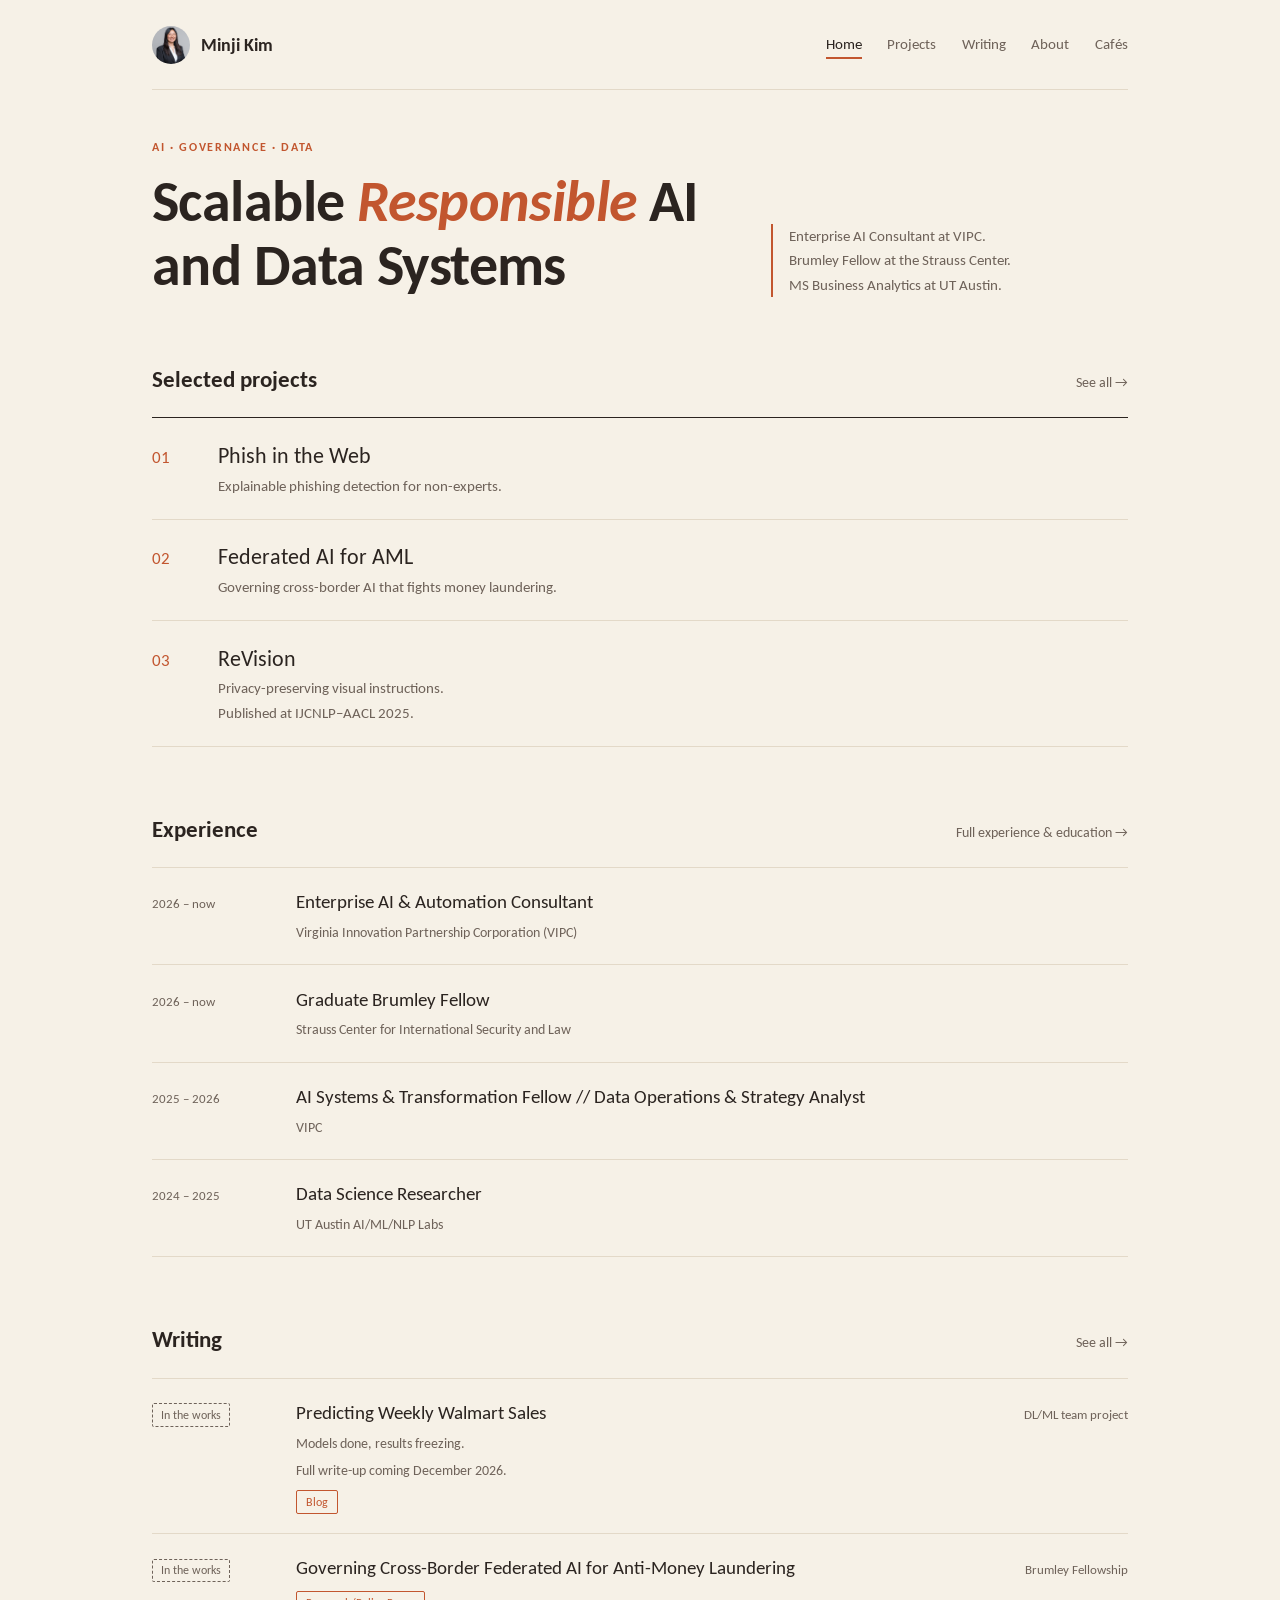
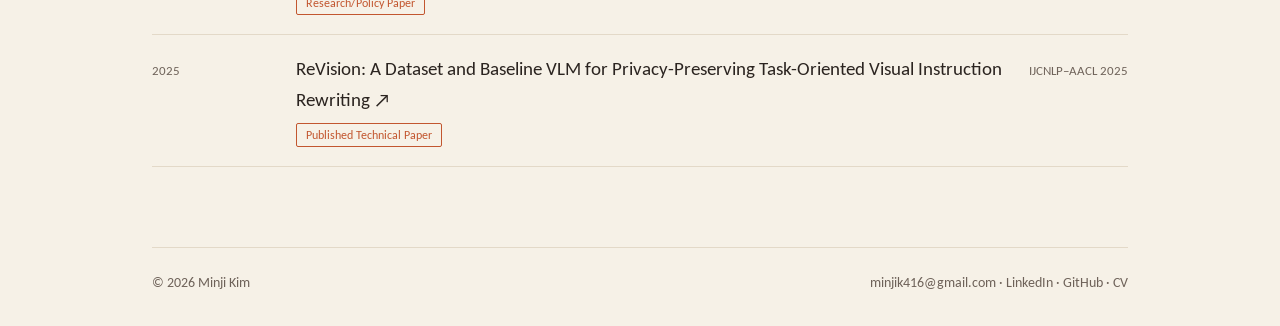
==== commit 3d54df34: "Add Walmart forecasting project page and status Co-Authored-By: Claude Opus 5.5 <noreply@anthropic.c" ====
--- a/index.html
+++ b/index.html
@@ -23,7 +23,7 @@
 <div class="sec"><h2>Experience</h2><a href="/about/">Full experience &amp; education →</a></div>
 <div class="list"><div class="item"><span class="dt">2026 – now</span><span><span class="it">Enterprise AI &amp; Automation Consultant</span><br><span class="sub">Virginia Innovation Partnership Corporation (VIPC)</span></span><span></span></div><div class="item"><span class="dt">2026 – now</span><span><span class="it">Graduate Brumley Fellow</span><br><span class="sub">Strauss Center for International Security and Law</span></span><span></span></div><div class="item"><span class="dt">2025 – 2026</span><span><span class="it">AI Systems &amp; Transformation Fellow // Data Operations &amp; Strategy Analyst</span><br><span class="sub">VIPC</span></span><span></span></div><div class="item"><span class="dt">2024 – 2025</span><span><span class="it">Data Science Researcher</span><br><span class="sub">UT Austin AI/ML/NLP Labs</span></span><span></span></div></div>
 <div class="sec"><h2>Writing</h2><a href="/writing/">See all →</a></div>
-<div class="list"><div class="item" data-kind="Blog"><span class="dt"><span class="wip">In the works</span></span><span><span class="it">Predicting Weekly Walmart Sales</span><br><span class="tag">Blog</span></span><span class="rt">DL/ML project</span></div><div class="item" data-kind="Research/Policy Paper"><span class="dt"><span class="wip">In the works</span></span><span><span class="it">Governing Cross-Border Federated AI for Anti-Money Laundering</span><br><span class="tag">Research/Policy Paper</span></span><span class="rt">Brumley Fellowship</span></div><a class="item" href="https://arxiv.org/abs/2502.14780" data-kind="Published Technical Paper"><span class="dt">2025</span><span><span class="it">ReVision: A Dataset and Baseline VLM for Privacy-Preserving Task-Oriented Visual Instruction Rewriting ↗</span><br><span class="tag">Published Technical Paper</span></span><span class="rt">IJCNLP–AACL 2025</span></a></div>
+<div class="list"><a class="item" href="/projects/walmart-forecasting/" data-kind="Blog"><span class="dt"><span class="wip">In the works</span></span><span><span class="it">Predicting Weekly Walmart Sales</span><br><span class="sub">Models done, results freezing.<br>Full write-up coming December 2026.</span><br><span class="tag">Blog</span></span><span class="rt">DL/ML team project</span></a><div class="item" data-kind="Research/Policy Paper"><span class="dt"><span class="wip">In the works</span></span><span><span class="it">Governing Cross-Border Federated AI for Anti-Money Laundering</span><br><span class="tag">Research/Policy Paper</span></span><span class="rt">Brumley Fellowship</span></div><a class="item" href="https://arxiv.org/abs/2502.14780" data-kind="Published Technical Paper"><span class="dt">2025</span><span><span class="it">ReVision: A Dataset and Baseline VLM for Privacy-Preserving Task-Oriented Visual Instruction Rewriting ↗</span><br><span class="tag">Published Technical Paper</span></span><span class="rt">IJCNLP–AACL 2025</span></a></div>
 </main>
 <footer>
   <span>© 2026 Minji Kim</span>
--- a/style.css
+++ b/style.css
@@ -114,3 +114,8 @@
   .row { grid-template-columns: 36px 1fr; }
   .item { grid-template-columns: 1fr; gap: .2rem; }
 }
+
+/* Status update box on in-progress projects */
+.update { margin-top: 1.5rem; background: var(--card); border: 1px solid var(--line); border-left: 3px solid var(--accent); padding: 1rem 1.2rem; max-width: 640px; }
+.update p { margin-top: .5rem; font-size: .95rem; }
+.row .t .wip { vertical-align: 3px; margin-left: .4rem; }
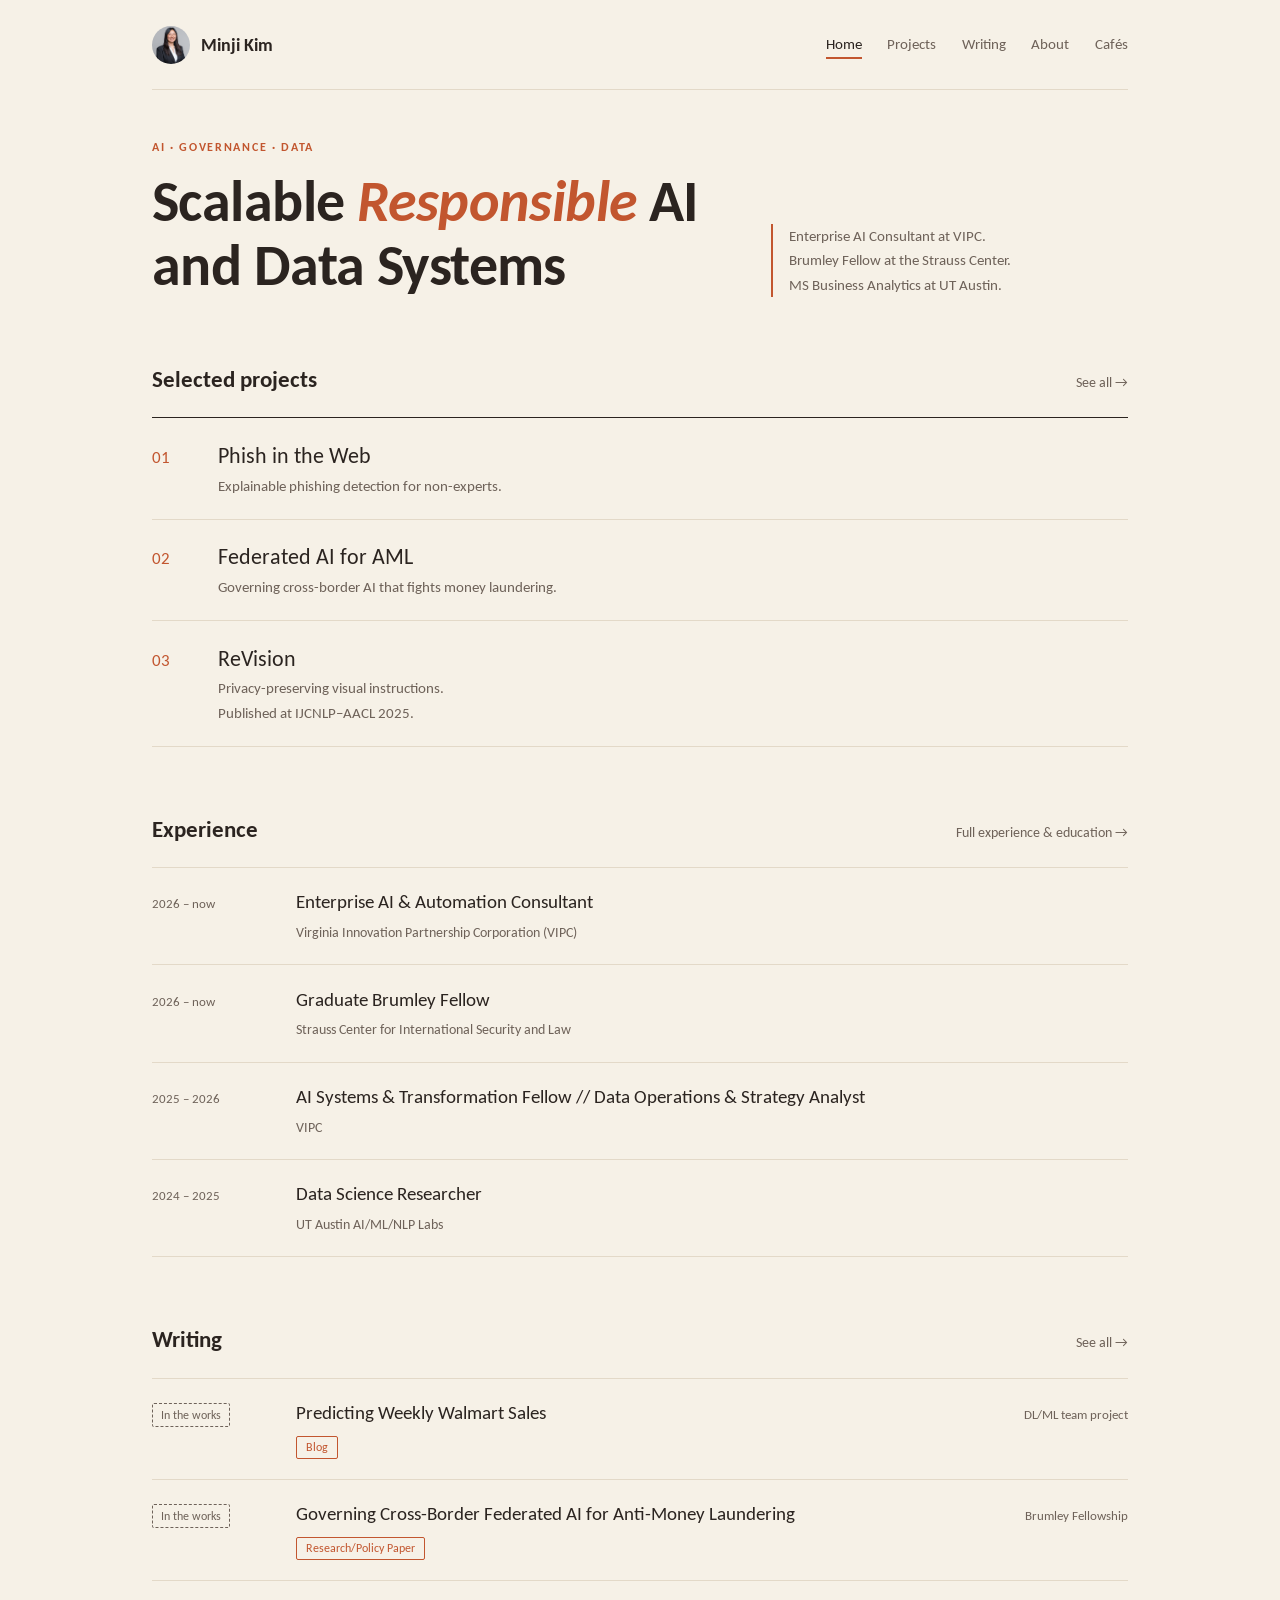
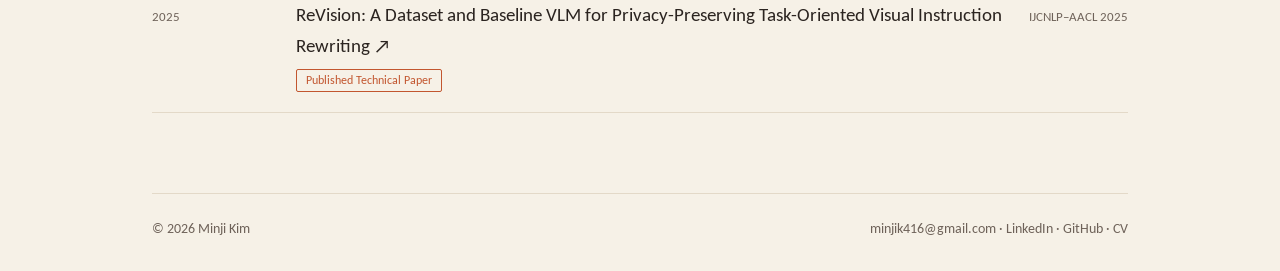
==== commit fb5b580b: "Walmart page: use blog draft framing, drop status notes Co-Authored-By: Claude Opus 5.5 <noreply@ant" ====
--- a/index.html
+++ b/index.html
@@ -23,7 +23,7 @@
 <div class="sec"><h2>Experience</h2><a href="/about/">Full experience &amp; education →</a></div>
 <div class="list"><div class="item"><span class="dt">2026 – now</span><span><span class="it">Enterprise AI &amp; Automation Consultant</span><br><span class="sub">Virginia Innovation Partnership Corporation (VIPC)</span></span><span></span></div><div class="item"><span class="dt">2026 – now</span><span><span class="it">Graduate Brumley Fellow</span><br><span class="sub">Strauss Center for International Security and Law</span></span><span></span></div><div class="item"><span class="dt">2025 – 2026</span><span><span class="it">AI Systems &amp; Transformation Fellow // Data Operations &amp; Strategy Analyst</span><br><span class="sub">VIPC</span></span><span></span></div><div class="item"><span class="dt">2024 – 2025</span><span><span class="it">Data Science Researcher</span><br><span class="sub">UT Austin AI/ML/NLP Labs</span></span><span></span></div></div>
 <div class="sec"><h2>Writing</h2><a href="/writing/">See all →</a></div>
-<div class="list"><a class="item" href="/projects/walmart-forecasting/" data-kind="Blog"><span class="dt"><span class="wip">In the works</span></span><span><span class="it">Predicting Weekly Walmart Sales</span><br><span class="sub">Models done, results freezing.<br>Full write-up coming December 2026.</span><br><span class="tag">Blog</span></span><span class="rt">DL/ML team project</span></a><div class="item" data-kind="Research/Policy Paper"><span class="dt"><span class="wip">In the works</span></span><span><span class="it">Governing Cross-Border Federated AI for Anti-Money Laundering</span><br><span class="tag">Research/Policy Paper</span></span><span class="rt">Brumley Fellowship</span></div><a class="item" href="https://arxiv.org/abs/2502.14780" data-kind="Published Technical Paper"><span class="dt">2025</span><span><span class="it">ReVision: A Dataset and Baseline VLM for Privacy-Preserving Task-Oriented Visual Instruction Rewriting ↗</span><br><span class="tag">Published Technical Paper</span></span><span class="rt">IJCNLP–AACL 2025</span></a></div>
+<div class="list"><a class="item" href="/projects/walmart-forecasting/" data-kind="Blog"><span class="dt"><span class="wip">In the works</span></span><span><span class="it">Predicting Weekly Walmart Sales</span><br><span class="tag">Blog</span></span><span class="rt">DL/ML team project</span></a><div class="item" data-kind="Research/Policy Paper"><span class="dt"><span class="wip">In the works</span></span><span><span class="it">Governing Cross-Border Federated AI for Anti-Money Laundering</span><br><span class="tag">Research/Policy Paper</span></span><span class="rt">Brumley Fellowship</span></div><a class="item" href="https://arxiv.org/abs/2502.14780" data-kind="Published Technical Paper"><span class="dt">2025</span><span><span class="it">ReVision: A Dataset and Baseline VLM for Privacy-Preserving Task-Oriented Visual Instruction Rewriting ↗</span><br><span class="tag">Published Technical Paper</span></span><span class="rt">IJCNLP–AACL 2025</span></a></div>
 </main>
 <footer>
   <span>© 2026 Minji Kim</span>
